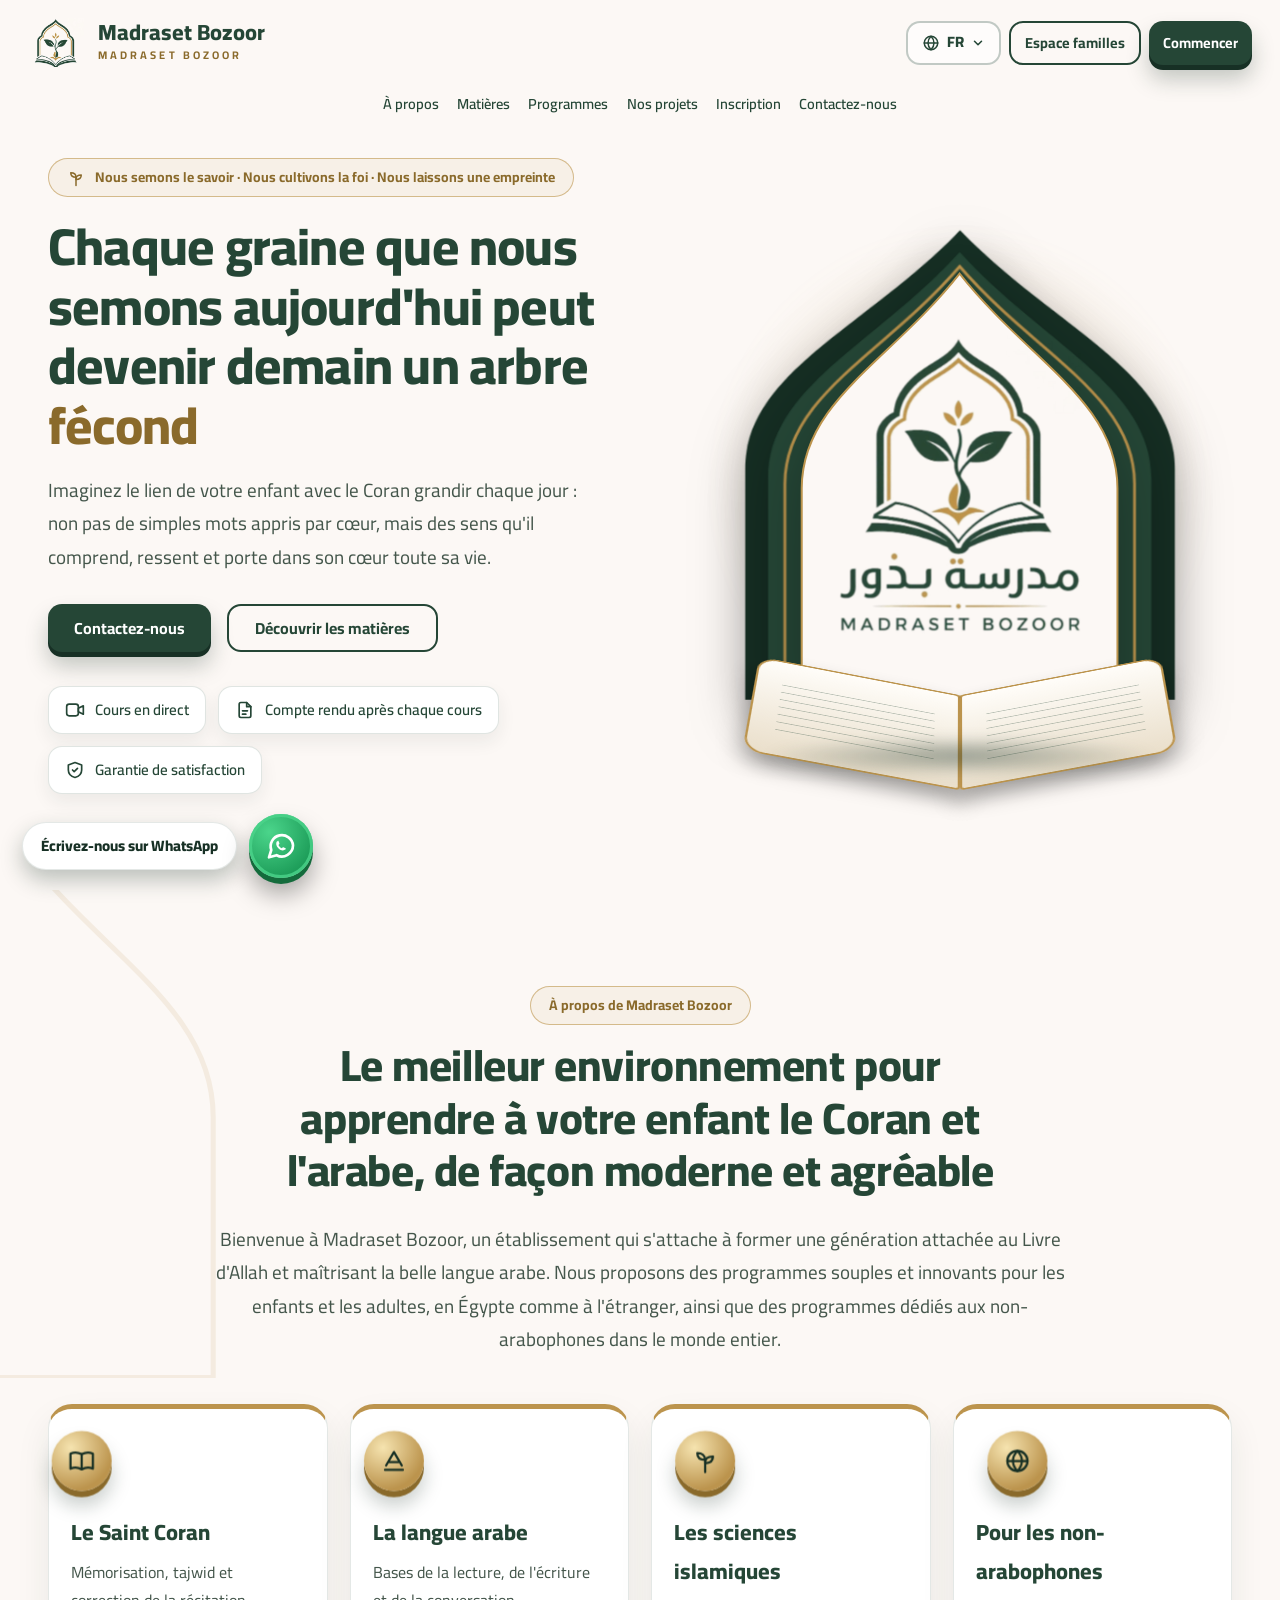
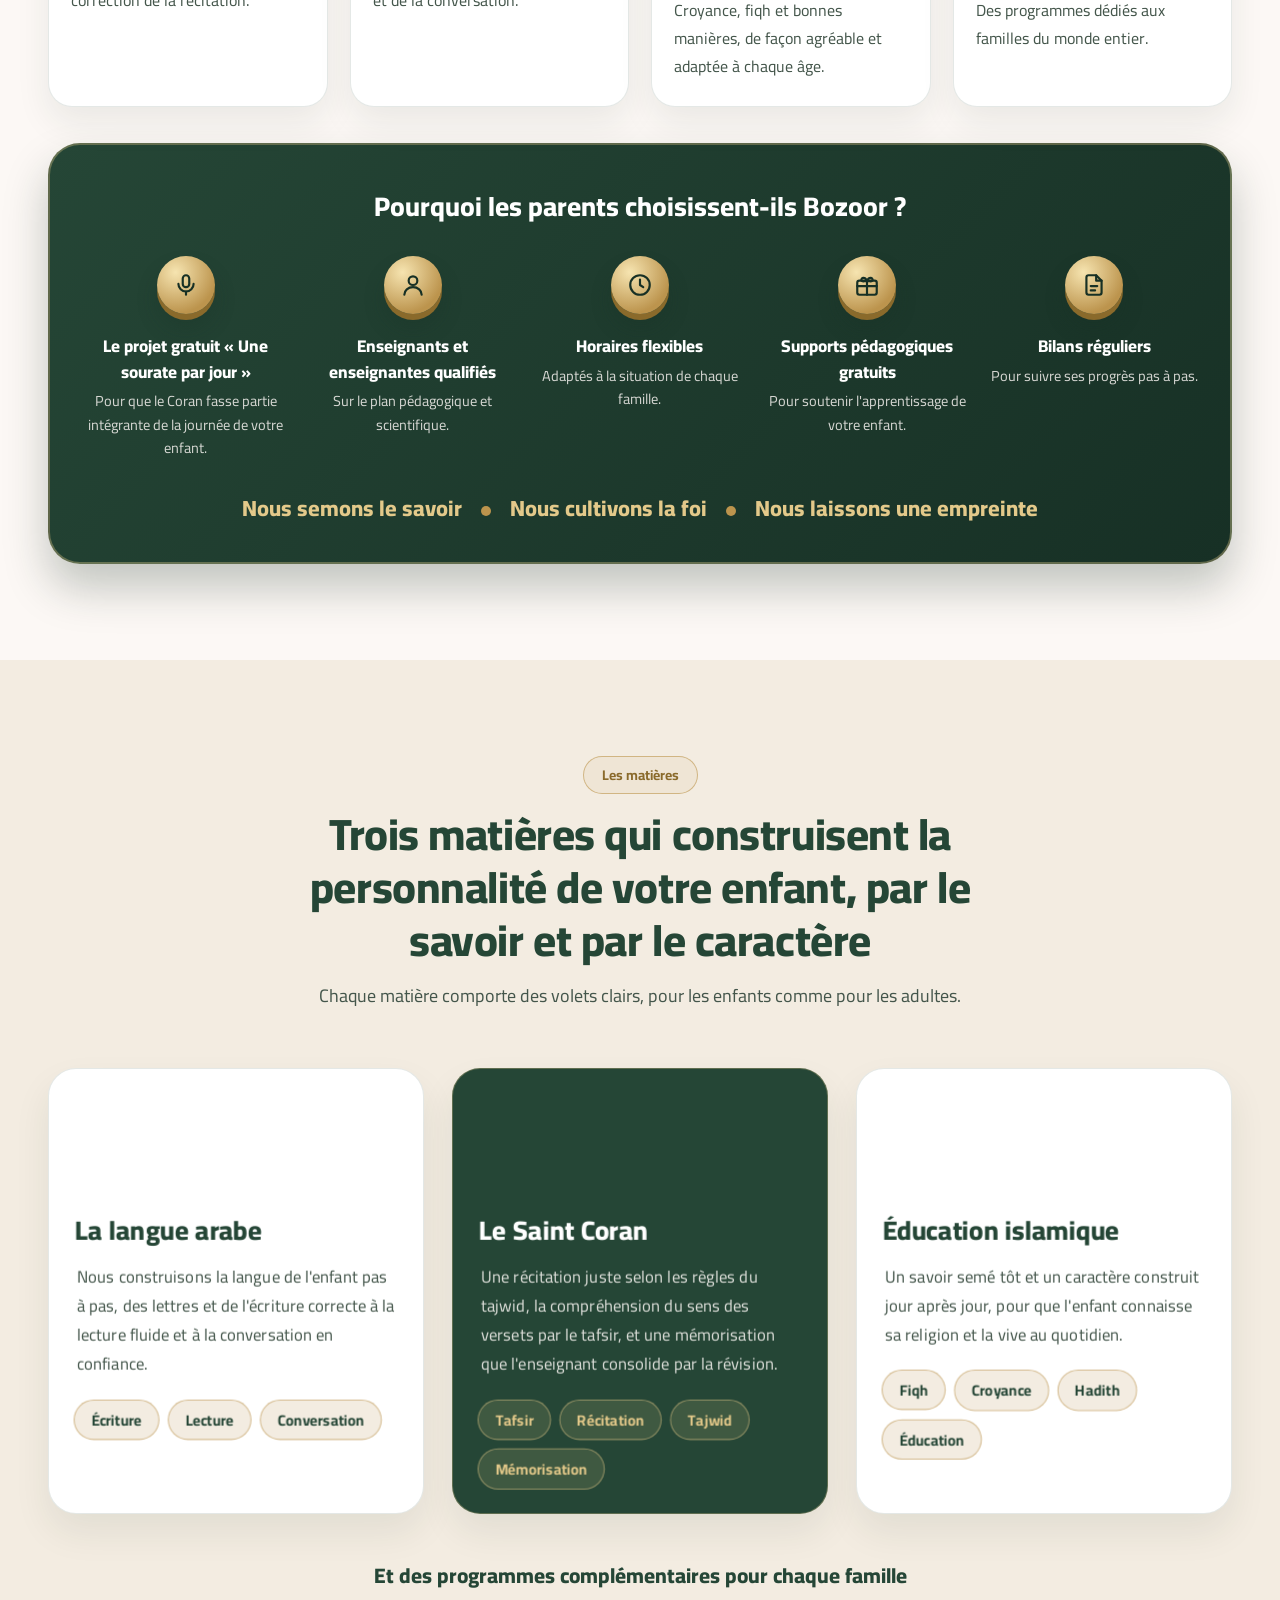
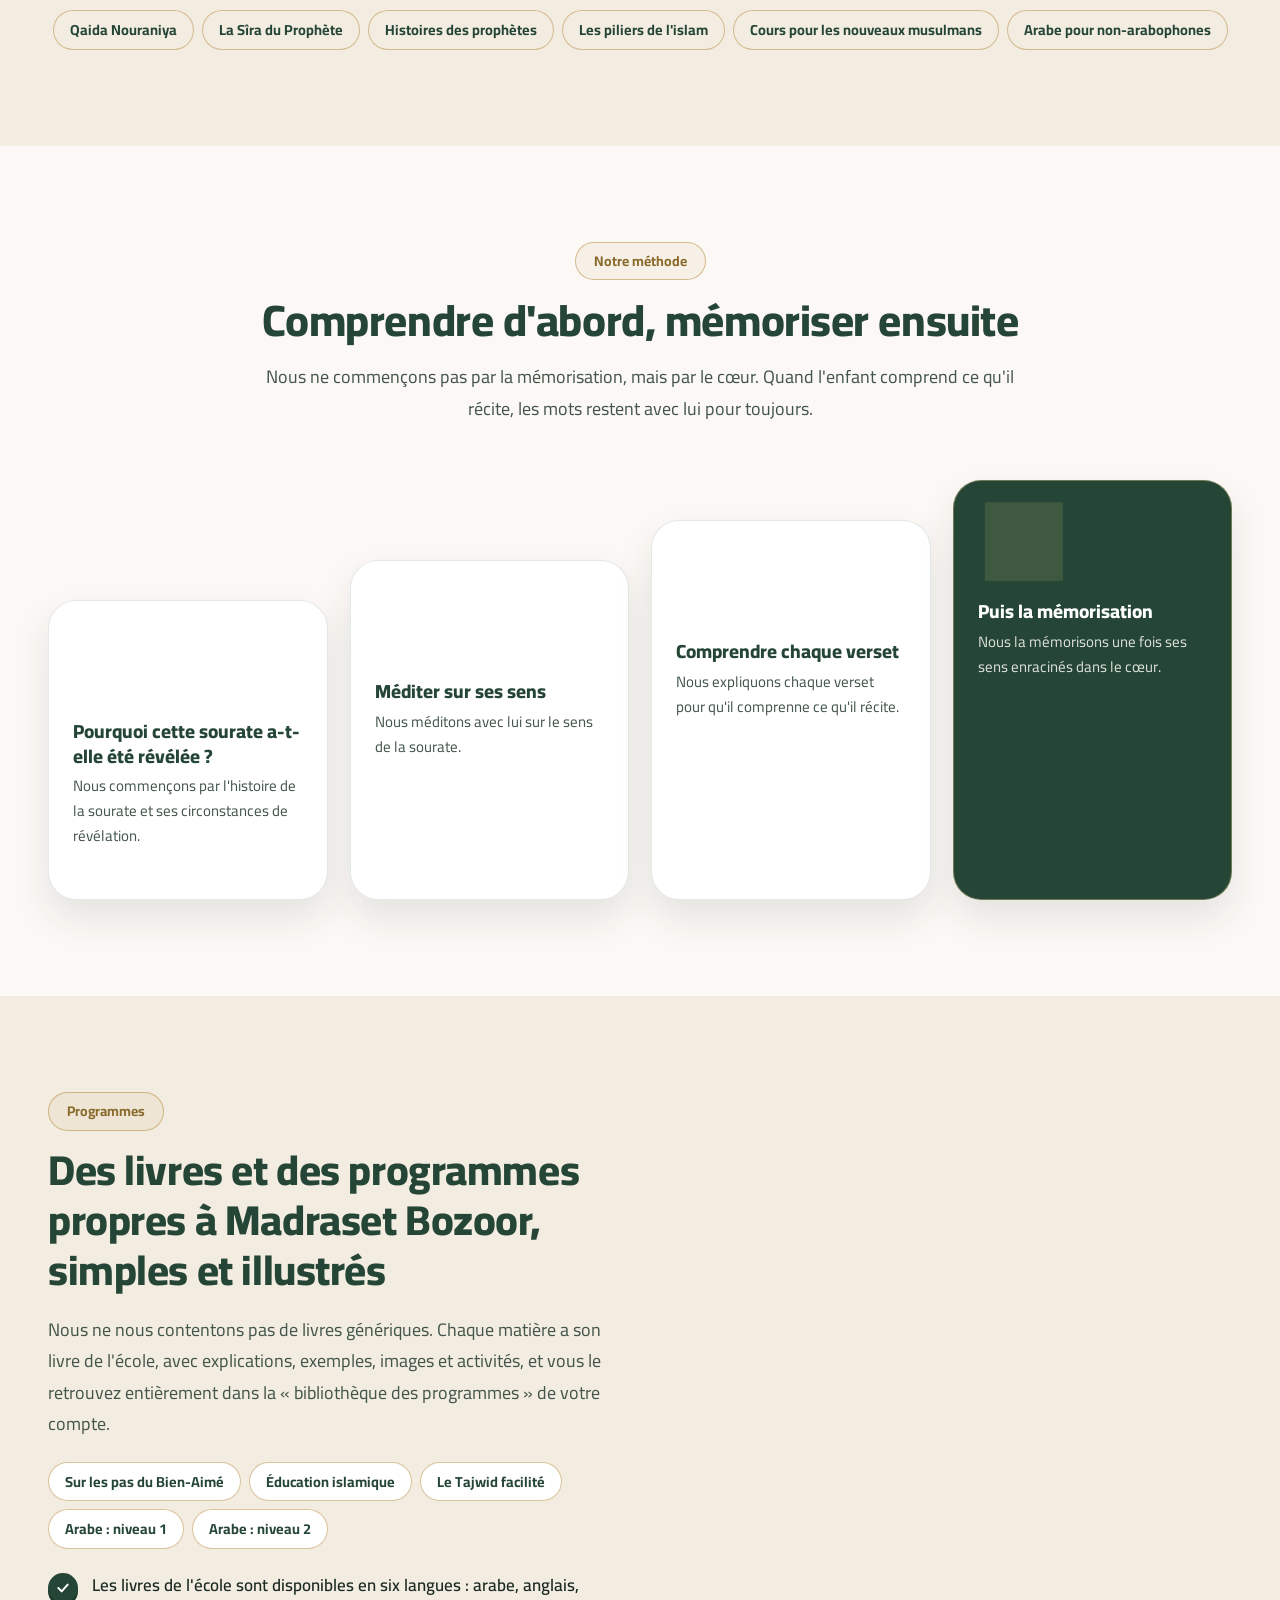
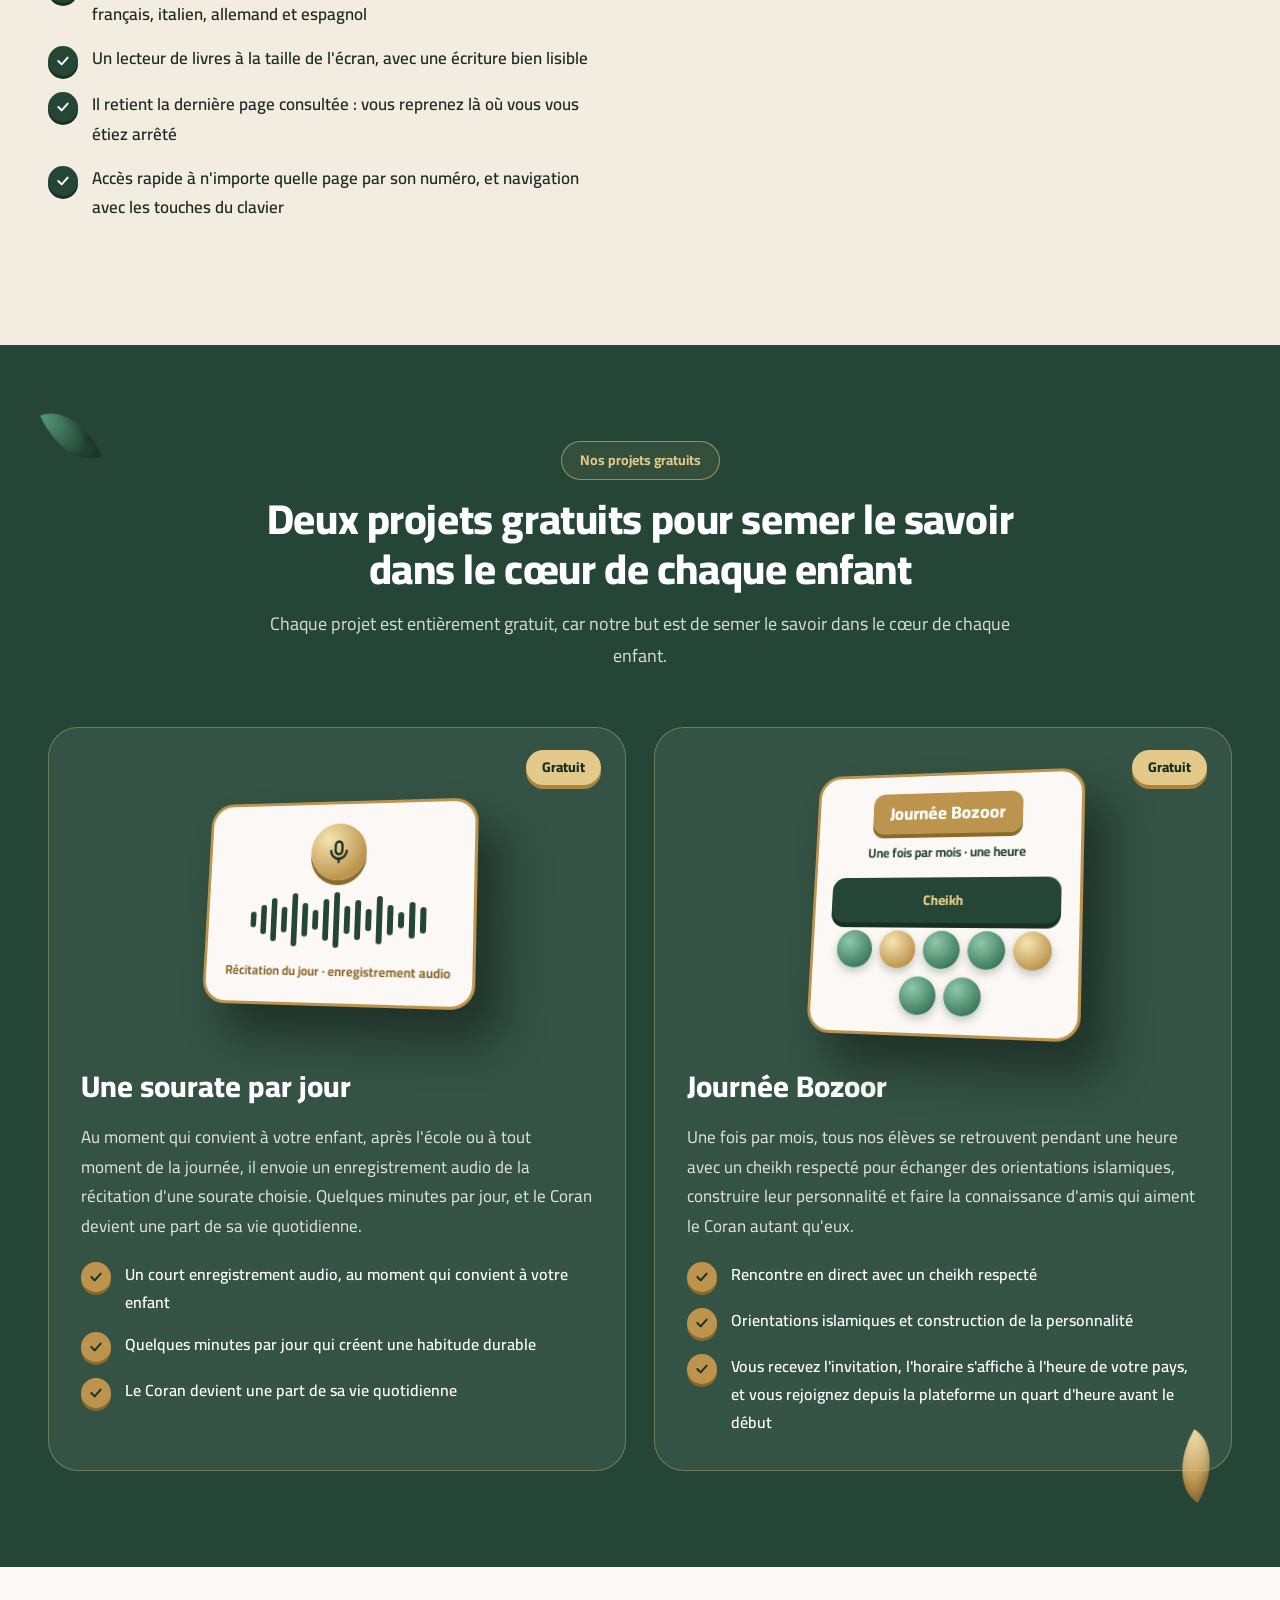
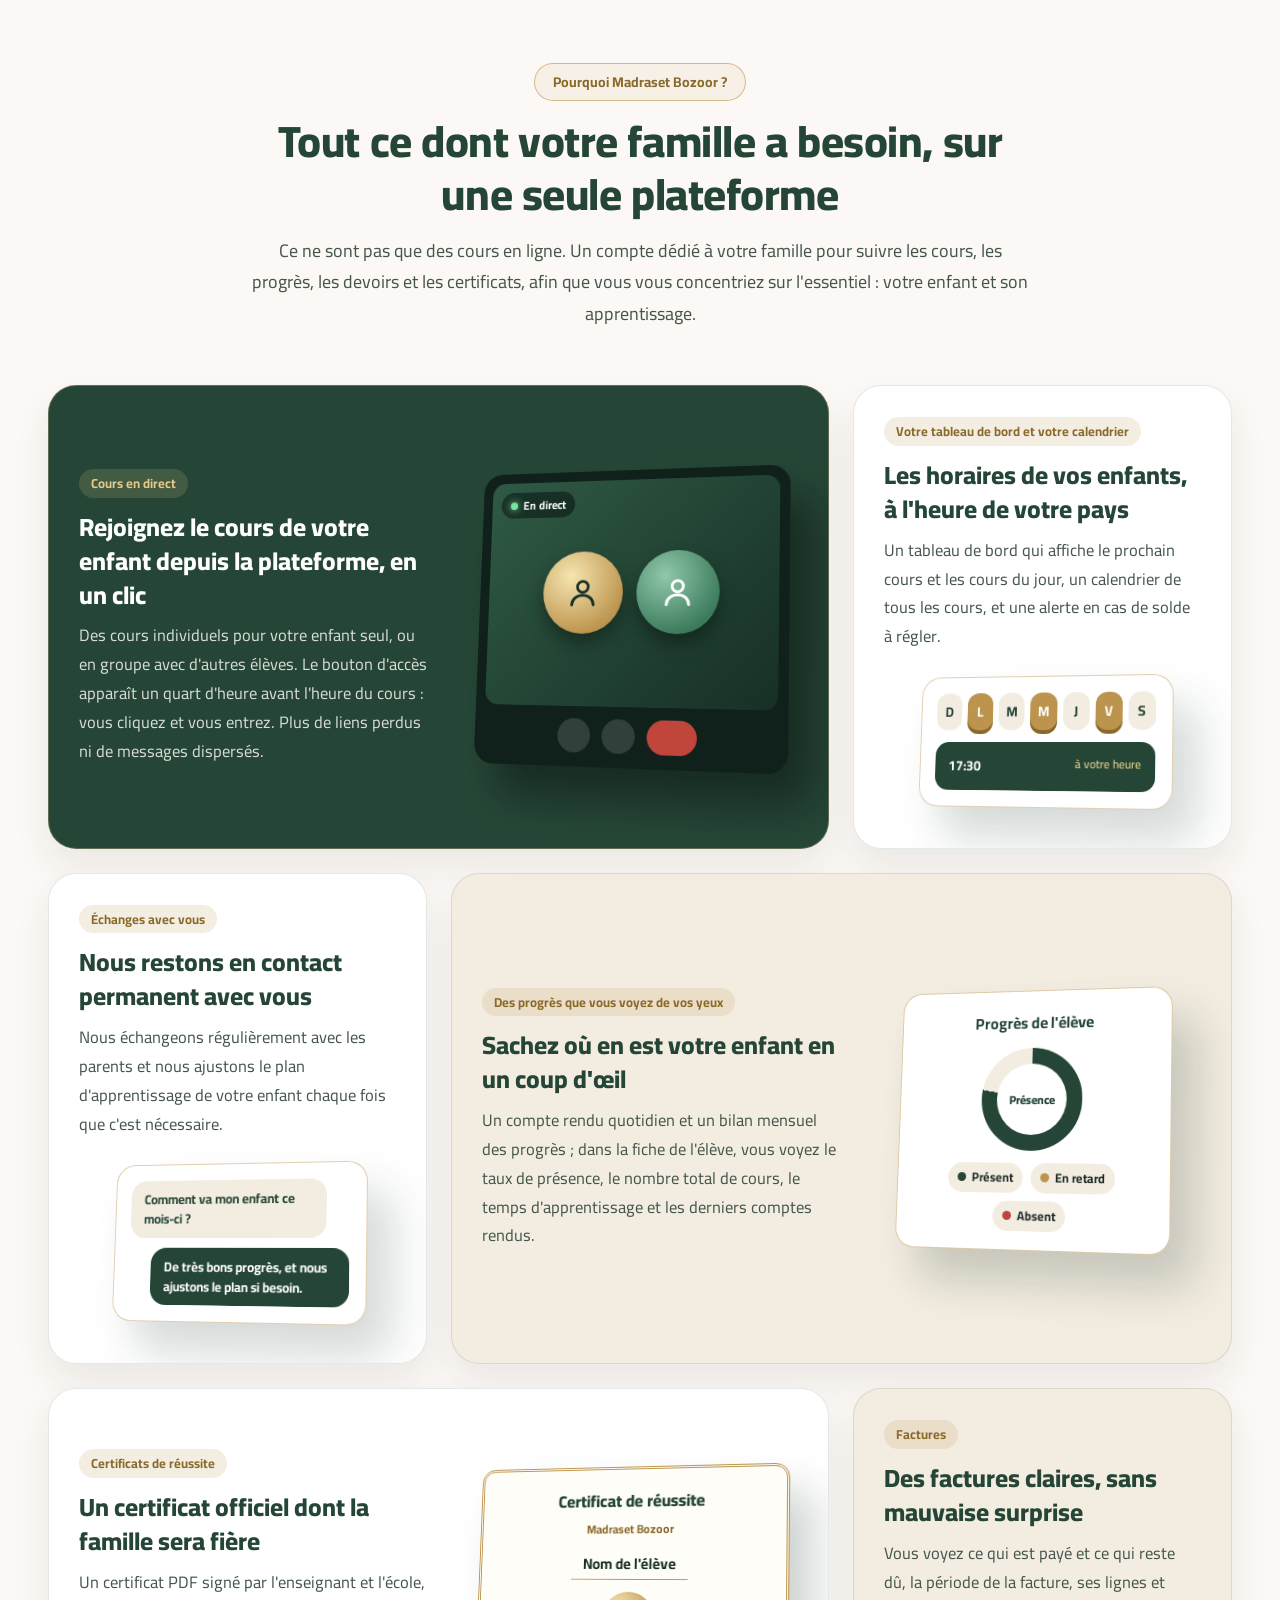
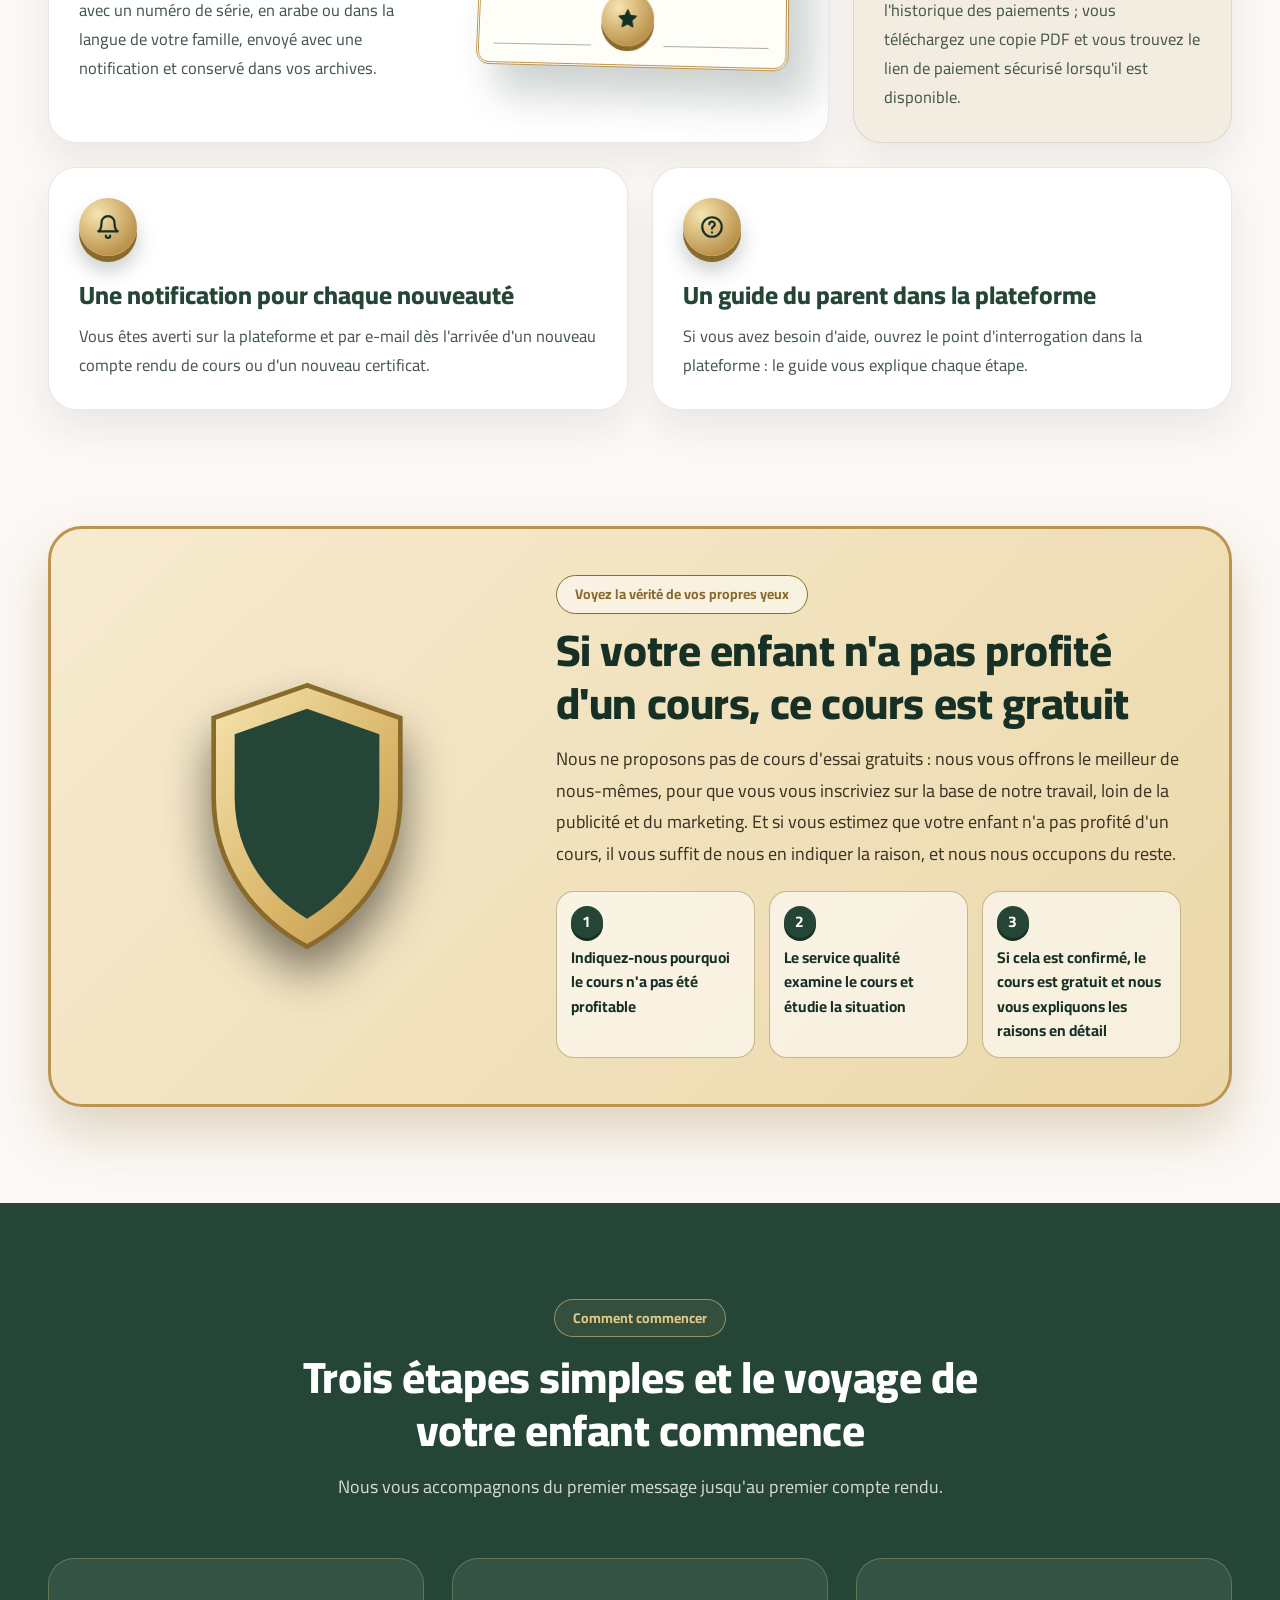
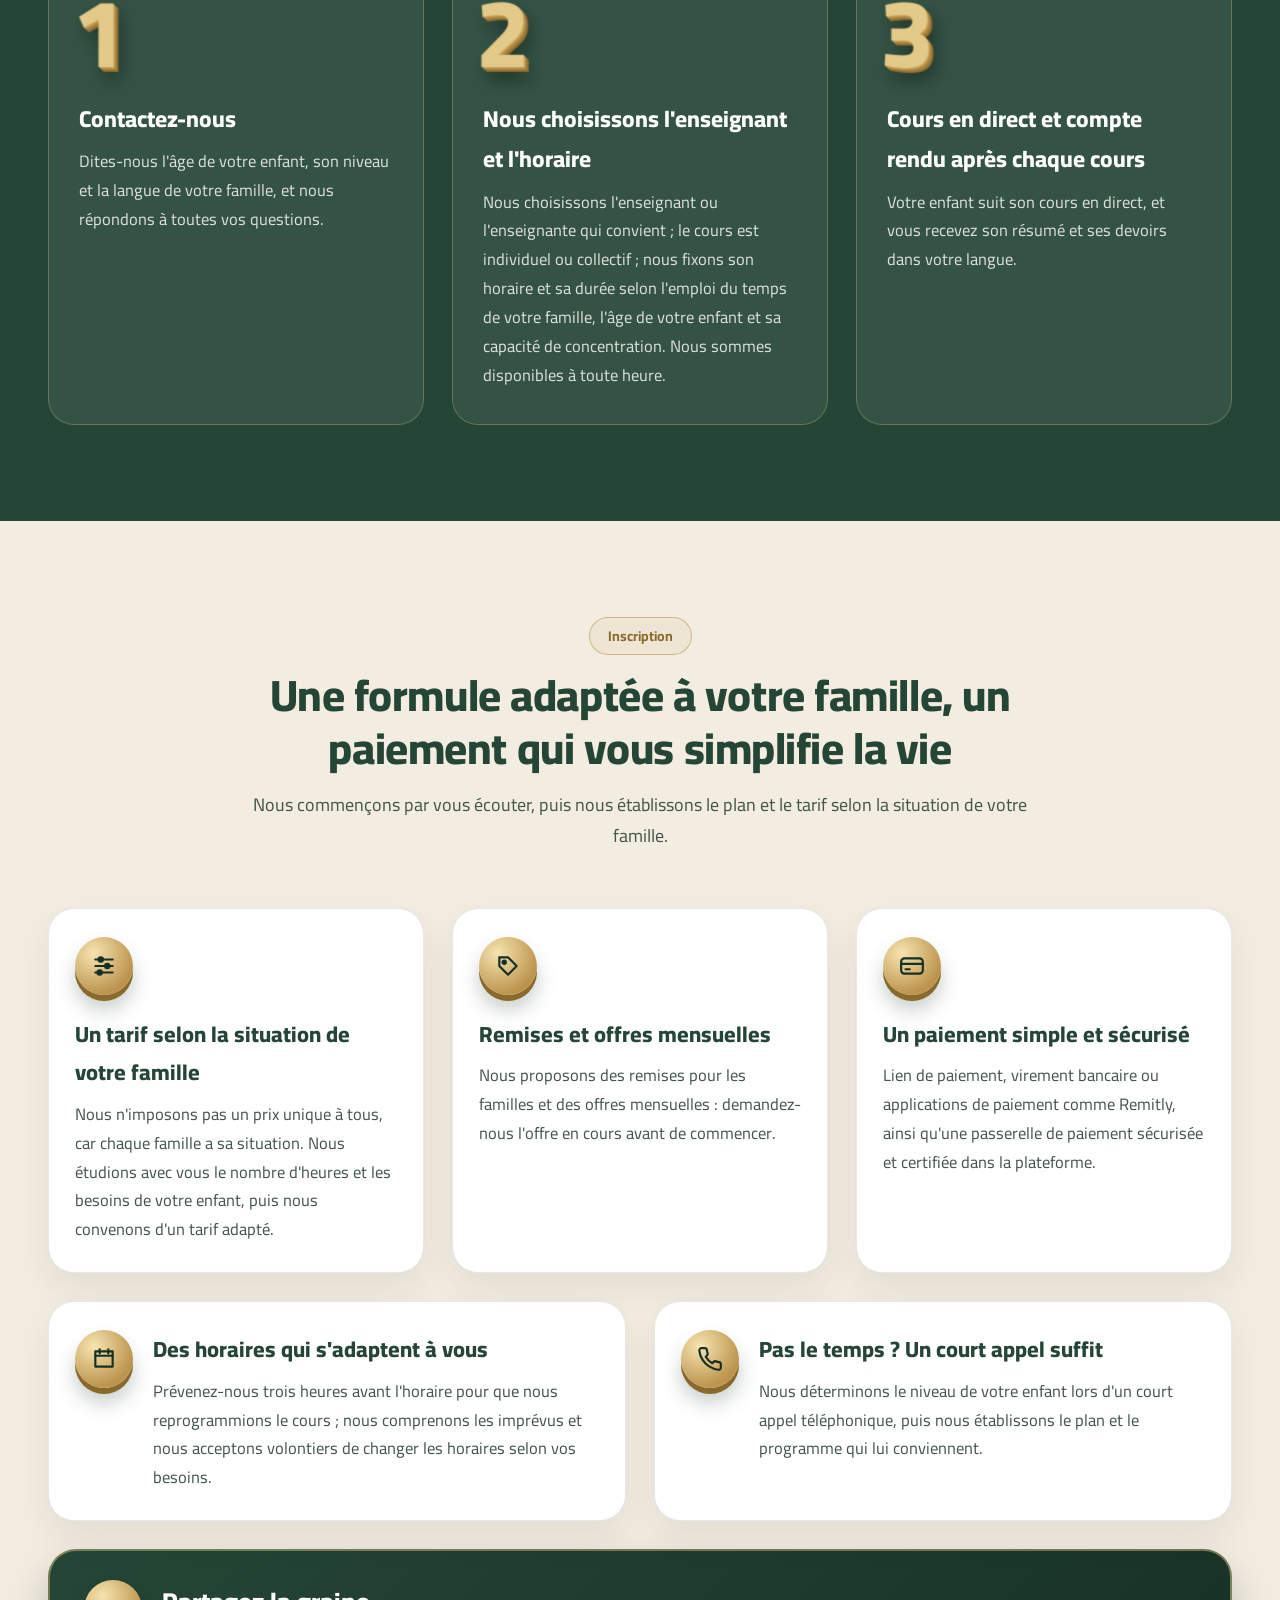
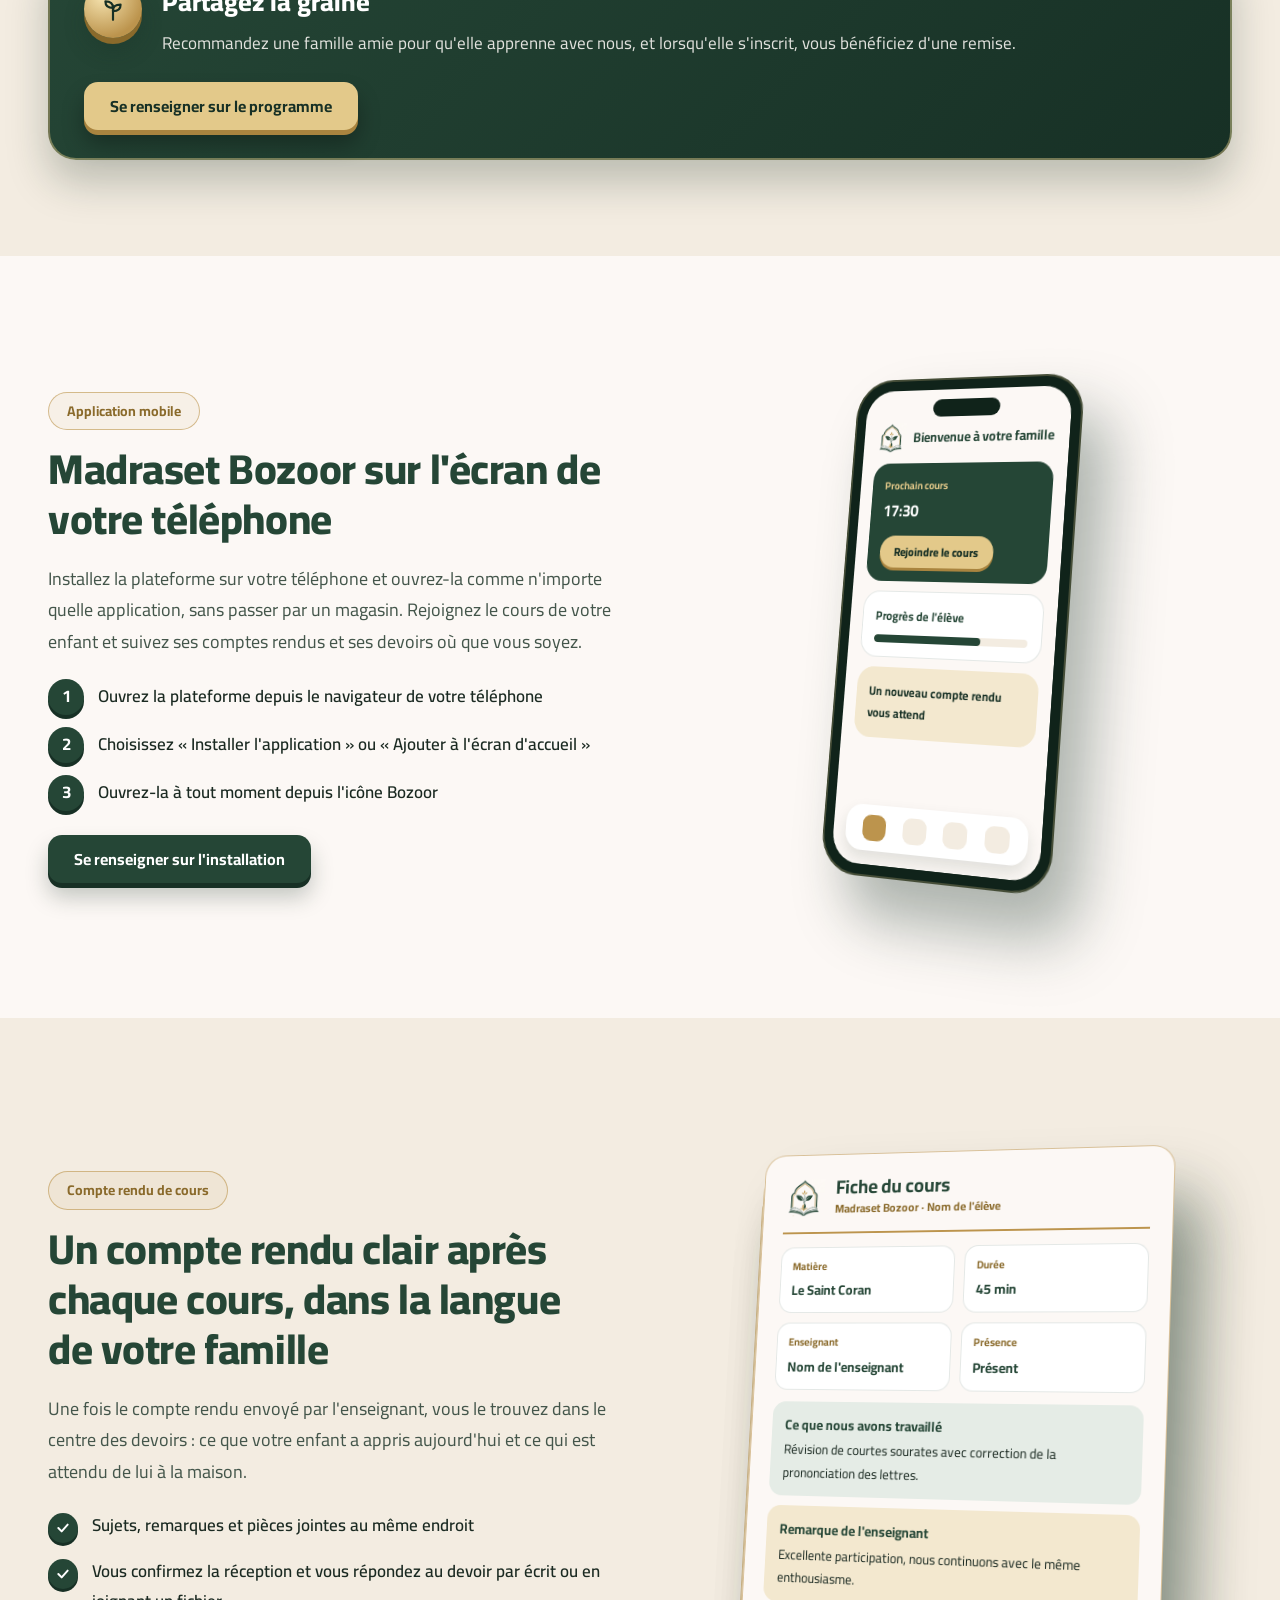
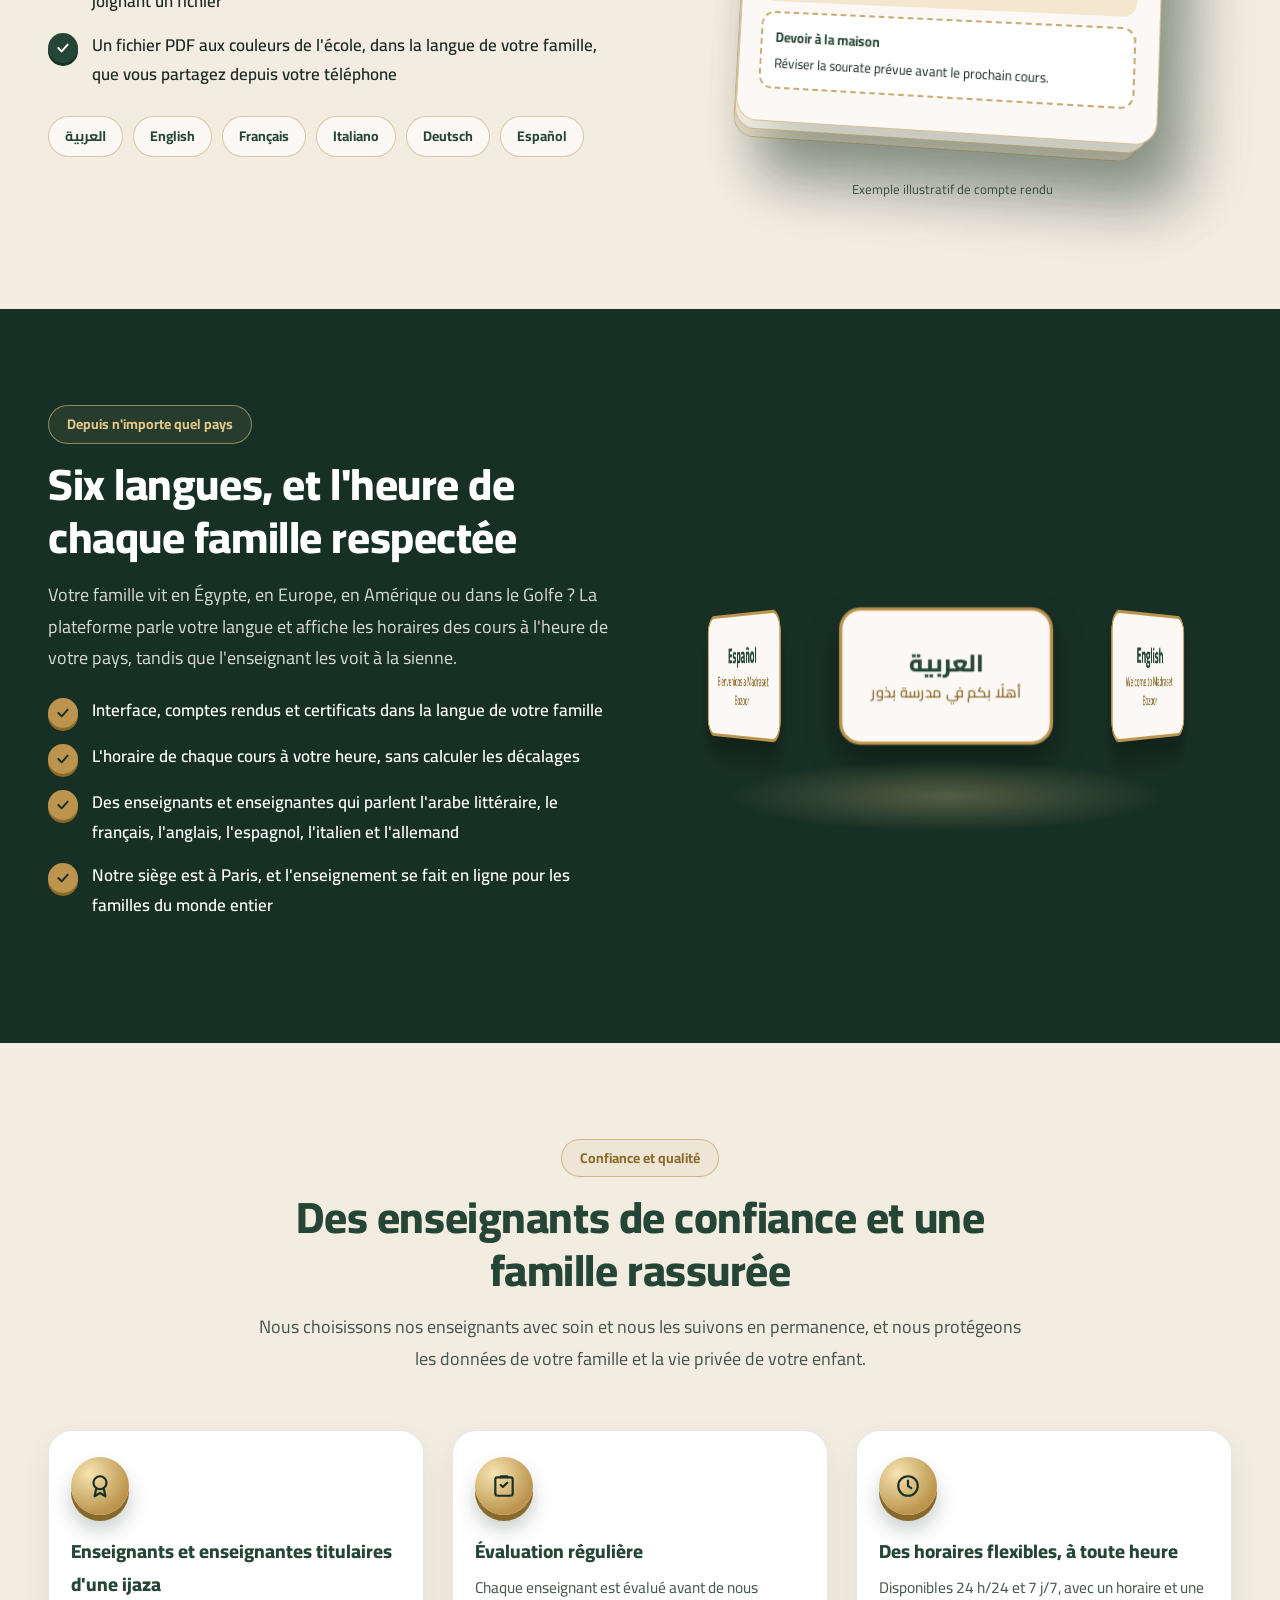
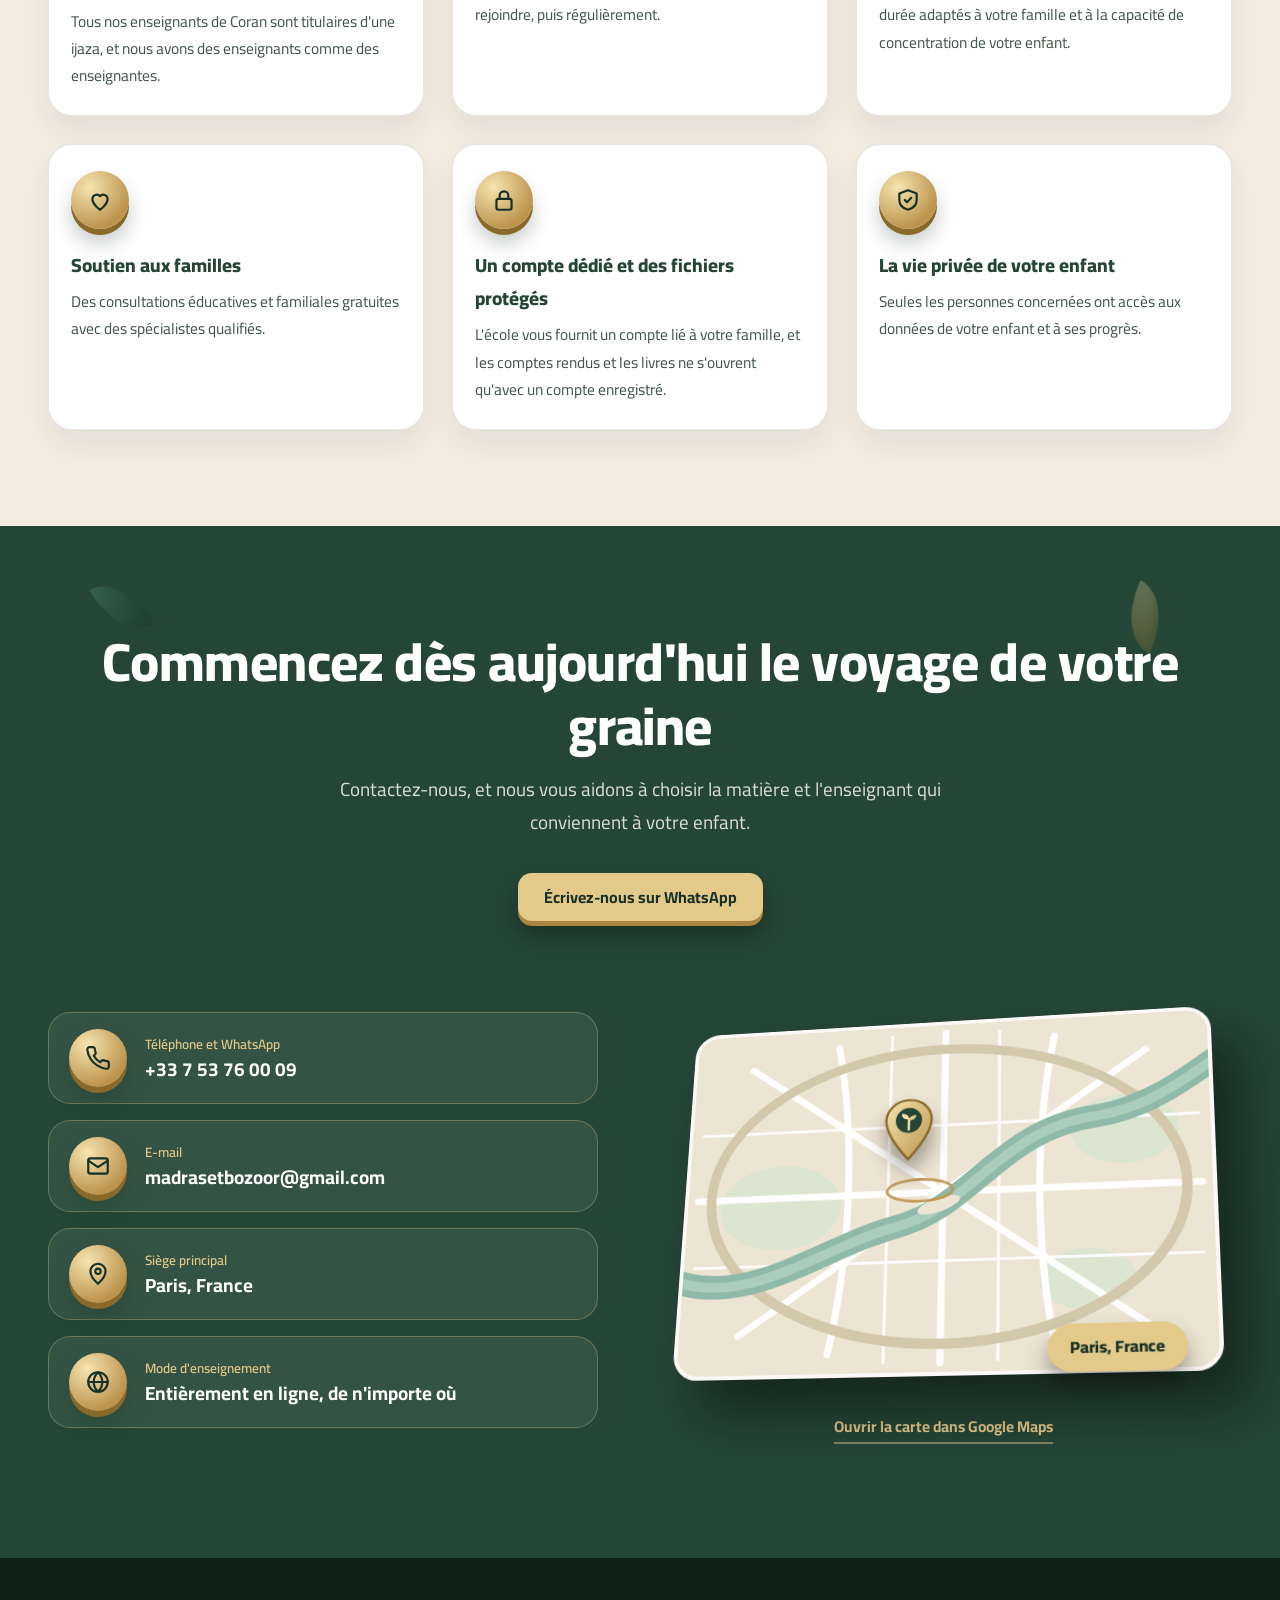
==== landing/index.fr.html @ 1705a1be "Landing: French version, language switcher, LTR layout support Co-Authored-By: Claude Sonnet 5.5 <no" ====
<!DOCTYPE html>

<html dir="ltr" lang="fr">
<head>
<meta charset="utf-8"/>
<meta content="width=device-width,initial-scale=1,viewport-fit=cover" name="viewport"/>
<title>Madraset Bozoor | Apprendre le Coran et l&#x27;arabe en ligne pour enfants</title>
<meta content="Cours en direct de Coran, tajwid, arabe et éducation islamique pour enfants et adultes. Enseignants avec ijaza, compte rendu après chaque cours, garantie de satisfaction." name="description"/>
<meta content="#254636" name="theme-color"/>
<link href="https://fonts.googleapis.com" rel="preconnect"/>
<link crossorigin="" href="https://fonts.gstatic.com" rel="preconnect"/>
<link href="https://fonts.googleapis.com/css2?family=Cairo:wght@400;600;700;800&amp;display=swap" rel="stylesheet"/>
<link href="/landing/landing.css" rel="stylesheet"/>
</head>
<body>
<script data-refresh-cookie="false">
(() => {
  const hasRefreshCookie = document.currentScript?.dataset.refreshCookie === "true";
  const isStandalone =
    window.matchMedia?.("(display-mode: standalone)").matches ||
    window.navigator.standalone === true;
  const appModeRequested = new URLSearchParams(window.location.search).has("app");
  if (!appModeRequested && (hasRefreshCookie || isStandalone)) {
    window.location.replace("/?app=1" + window.location.hash);
  }
})();
</script>

<div class="page" dir="ltr">
<header class="wrap">
<div class="nav">
<a aria-label="Madraset Bozoor — Accueil" class="brand" href="#top">
<span aria-label="Logo de Madraset Bozoor" class="emblem" role="img"></span>
<span><b>Madraset Bozoor</b><small>MADRASET BOZOOR</small></span>
</a>
<nav aria-label="Navigation principale" class="navlinks">
<a href="#about">À propos</a>
<a href="#subjects">Matières</a>
<a href="#curricula">Programmes</a>
<a href="#projects">Nos projets</a>
<a href="#plans">Inscription</a>
<a href="#contact">Contactez-nous</a>
</nav>
<div class="navbtns"><details class="langsw"><summary aria-label="Langue"><svg width="18" height="18" viewBox="0 0 24 24" fill="none" stroke="currentColor" stroke-width="2" stroke-linecap="round" stroke-linejoin="round" aria-hidden="true"><circle cx="12" cy="12" r="9"/><path d="M3 12h18"/><path d="M12 3c2.7 2.7 4 5.7 4 9s-1.3 6.3-4 9c-2.7-2.7-4-5.7-4-9s1.3-6.3 4-9z"/></svg><span class="code">FR</span><svg class="chev" width="14" height="14" viewBox="0 0 24 24" fill="none" stroke="currentColor" stroke-width="2.6" stroke-linecap="round" stroke-linejoin="round" aria-hidden="true"><path d="m6 9 6 6 6-6"/></svg></summary><ul><li><a href="/" hreflang="ar" lang="ar" data-lang="ar">العربية</a></li><li><a href="/?lang=en" hreflang="en" lang="en" data-lang="en">English</a></li><li><a href="/?lang=fr" hreflang="fr" lang="fr" data-lang="fr" aria-current="true">Français</a></li><li><a href="/?lang=it" hreflang="it" lang="it" data-lang="it">Italiano</a></li><li><a href="/?lang=de" hreflang="de" lang="de" data-lang="de">Deutsch</a></li><li><a href="/?lang=es" hreflang="es" lang="es" data-lang="es">Español</a></li></ul></details>
<a class="btn btn-ghost" href="/login">Espace familles</a>
<a class="btn btn-primary" href="#contact">Commencer</a>
</div>
</div>
</header>
<main id="top">
<section class="hero">
<div class="wrap hero-grid">
<div>
<span class="eyebrow">
<svg aria-hidden="true" fill="none" height="18" stroke="#8A6A2B" stroke-linecap="round" stroke-linejoin="round" stroke-width="2" viewbox="0 0 24 24" width="18"><path d="M12 22V11"></path><path d="M12 11C12 7 9 5 5 5c0 4 2 6 7 6z"></path><path d="M12 13c0-3 2.5-5 7-5 0 4-2.5 6-7 6z"></path></svg>
Nous semons le savoir · Nous cultivons la foi · Nous laissons une empreinte
</span>
<h1>Chaque graine que nous semons aujourd&#x27;hui peut devenir demain un arbre <em>fécond</em></h1>
<p class="lead">Imaginez le lien de votre enfant avec le Coran grandir chaque jour : non pas de simples mots appris par cœur, mais des sens qu&#x27;il comprend, ressent et porte dans son cœur toute sa vie.</p>
<div class="cta-row">
<a class="btn btn-primary" href="#contact">Contactez-nous</a>
<a class="btn btn-ghost" href="#subjects">Découvrir les matières</a>
</div>
<div class="chips">
<span class="chip">
<svg aria-hidden="true" fill="none" height="20" stroke="#254636" stroke-linecap="round" stroke-linejoin="round" stroke-width="2" viewbox="0 0 24 24" width="20"><rect height="14" rx="3" width="14" x="2" y="5"></rect><path d="m16 10 6-3v10l-6-3z"></path></svg>
Cours en direct
</span>
<span class="chip">
<svg aria-hidden="true" fill="none" height="20" stroke="#254636" stroke-linecap="round" stroke-linejoin="round" stroke-width="2" viewbox="0 0 24 24" width="20"><path d="M14 3H7a2 2 0 0 0-2 2v14a2 2 0 0 0 2 2h10a2 2 0 0 0 2-2V8z"></path><path d="M14 3v5h5"></path><path d="M9 13h6M9 17h4"></path></svg>
Compte rendu après chaque cours
</span>
<span class="chip">
<svg aria-hidden="true" fill="none" height="20" stroke="#254636" stroke-linecap="round" stroke-linejoin="round" stroke-width="2" viewbox="0 0 24 24" width="20"><path d="M12 3 4 6v6c0 4.5 3.4 7.700 8 9 4.600-1.300 8-4.500 8-9V6z"></path><path d="m9 12 2 2 4-4"></path></svg>
Garantie de satisfaction
</span>
</div>
</div>
<div aria-label="Logo de Madraset Bozoor au centre d&#x27;arches en 3D et d&#x27;un livre ouvert" class="scene" dir="ltr" role="img">
<div class="glow"></div>
<div class="stage">
<svg aria-hidden="true" class="layer l0" preserveaspectratio="none" viewbox="0 0 100 128"><path d="M4 128V66C4 40 30 28 50 2c20 26 46 38 46 64v62z" fill="#173025"></path></svg>
<svg aria-hidden="true" class="layer l1" preserveaspectratio="none" viewbox="0 0 100 128"><path d="M4 128V66C4 40 30 28 50 2c20 26 46 38 46 64v62z" fill="#254636"></path></svg>
<svg aria-hidden="true" class="layer l2" preserveaspectratio="none" viewbox="0 0 100 128"><path d="M4 128V66C4 40 30 28 50 2c20 26 46 38 46 64v62z" fill="none" stroke="#BC944D" stroke-width="3" vector-effect="non-scaling-stroke"></path></svg>
<svg aria-hidden="true" class="layer l3" preserveaspectratio="none" viewbox="0 0 100 128"><path d="M4 128V66C4 40 30 28 50 2c20 26 46 38 46 64v62z" fill="#FCF8F5" stroke="#BC944D" stroke-width="2" vector-effect="non-scaling-stroke"></path></svg>
<img alt="Logo de Madraset Bozoor" class="logo3d" src="/landing/img/logo-alpha.webp"/>
<span class="leaf" style="--z:150px;--r:-28deg;left:6%;top:8%"></span>
<span class="leaf gold" style="--z:130px;--r:34deg;right:8%;top:14%;width:32px;height:50px;animation-delay:-2s"></span>
<span class="leaf" style="--z:170px;--r:18deg;left:2%;top:58%;width:34px;height:54px;animation-delay:-4s"></span>
<span class="leaf" style="--z:140px;--r:-40deg;right:3%;top:62%;animation-delay:-1s"></span>
<span class="seed" style="--z:160px;--r:-18deg;left:20%;bottom:20%;animation-delay:-3s"></span>
<span class="seed" style="--z:150px;--r:24deg;right:16%;bottom:24%;animation-delay:-1.5s"></span>
<div aria-hidden="true" class="book"><div class="pg a"></div><div class="pg b"></div></div>
</div>
<div class="floor"></div>
</div>
</div>
</section>
<section class="sec about" id="about">
<svg aria-hidden="true" class="about-arch" viewbox="0 0 100 128"><path d="M4 128V66C4 40 30 28 50 2c20 26 46 38 46 64v62z" fill="none" stroke="#BC944D" stroke-width="1.200"></path></svg>
<div class="wrap">
<div class="sec-head">
<span class="eyebrow">À propos de Madraset Bozoor</span>
<h2>Le meilleur environnement pour apprendre à votre enfant le Coran et l&#x27;arabe, de façon moderne et agréable</h2>
</div>
<p class="about-lead">Bienvenue à Madraset Bozoor, un établissement qui s&#x27;attache à former une génération attachée au Livre d&#x27;Allah et maîtrisant la belle langue arabe. Nous proposons des programmes souples et innovants pour les enfants et les adultes, en Égypte comme à l&#x27;étranger, ainsi que des programmes dédiés aux non-arabophones dans le monde entier.</p>
<div class="paths">
<article class="pth"><div aria-hidden="true" class="coin sm"><svg fill="none" height="26" stroke="#173025" stroke-linecap="round" stroke-linejoin="round" stroke-width="2" viewbox="0 0 24 24" width="26"><path d="M2 5.500C5 4 8.500 4 12 6c3.500-2 7-2 10-.5V19c-3-1.500-6.500-1.500-10 .5-3.500-2-7-2-10-.5z"></path><path d="M12 6v13.500"></path></svg></div><h3>Le Saint Coran</h3><p>Mémorisation, tajwid et correction de la récitation.</p></article>
<article class="pth"><div aria-hidden="true" class="coin sm"><svg fill="none" height="26" stroke="#173025" stroke-linecap="round" stroke-linejoin="round" stroke-width="2" viewbox="0 0 24 24" width="26"><path d="M4 20h16"></path><path d="m5 16 7-12 7 12"></path><path d="M8 13h8"></path></svg></div><h3>La langue arabe</h3><p>Bases de la lecture, de l&#x27;écriture et de la conversation.</p></article>
<article class="pth"><div aria-hidden="true" class="coin sm"><svg fill="none" height="26" stroke="#173025" stroke-linecap="round" stroke-linejoin="round" stroke-width="2" viewbox="0 0 24 24" width="26"><path d="M12 22V11"></path><path d="M12 11C12 7 9 5 5 5c0 4 2 6 7 6z"></path><path d="M12 13c0-3 2.500-5 7-5 0 4-2.500 6-7 6z"></path></svg></div><h3>Les sciences islamiques</h3><p>Croyance, fiqh et bonnes manières, de façon agréable et adaptée à chaque âge.</p></article>
<article class="pth"><div aria-hidden="true" class="coin sm"><svg fill="none" height="26" stroke="#173025" stroke-linecap="round" stroke-linejoin="round" stroke-width="2" viewbox="0 0 24 24" width="26"><circle cx="12" cy="12" r="9"></circle><path d="M3 12h18"></path><path d="M12 3c2.700 2.700 4 5.700 4 9s-1.300 6.300-4 9c-2.700-2.700-4-5.700-4-9s1.300-6.300 4-9z"></path></svg></div><h3>Pour les non-arabophones</h3><p>Des programmes dédiés aux familles du monde entier.</p></article>
</div>
<div class="whyband">
<h3>Pourquoi les parents choisissent-ils Bozoor ?</h3>
<div class="why5">
<div class="wy"><div aria-hidden="true" class="coin sm"><svg fill="none" height="26" stroke="#173025" stroke-linecap="round" stroke-linejoin="round" stroke-width="2" viewbox="0 0 24 24" width="26"><rect height="11" rx="3" width="6" x="9" y="3"></rect><path d="M5 11a7 7 0 0 0 14 0"></path><path d="M12 18v3"></path></svg></div><b>Le projet gratuit « Une sourate par jour »</b><span>Pour que le Coran fasse partie intégrante de la journée de votre enfant.</span></div>
<div class="wy"><div aria-hidden="true" class="coin sm"><svg fill="none" height="26" stroke="#173025" stroke-linecap="round" stroke-linejoin="round" stroke-width="2" viewbox="0 0 24 24" width="26"><circle cx="12" cy="8" r="4"></circle><path d="M4 21c0-4 3.500-7 8-7s8 3 8 7"></path></svg></div><b>Enseignants et enseignantes qualifiés</b><span>Sur le plan pédagogique et scientifique.</span></div>
<div class="wy"><div aria-hidden="true" class="coin sm"><svg fill="none" height="26" stroke="#173025" stroke-linecap="round" stroke-linejoin="round" stroke-width="2" viewbox="0 0 24 24" width="26"><circle cx="12" cy="12" r="9"></circle><path d="M12 7v5l3 2"></path></svg></div><b>Horaires flexibles</b><span>Adaptés à la situation de chaque famille.</span></div>
<div class="wy"><div aria-hidden="true" class="coin sm"><svg fill="none" height="26" stroke="#173025" stroke-linecap="round" stroke-linejoin="round" stroke-width="2" viewbox="0 0 24 24" width="26"><rect height="13" rx="2" width="18" x="3" y="8"></rect><path d="M12 8v13"></path><path d="M3 13h18"></path><path d="M12 8c-2-4-6-3-5 0 .5 1.500 5 0 5 0zM12 8c2-4 6-3 5 0-.5 1.500-5 0-5 0z"></path></svg></div><b>Supports pédagogiques gratuits</b><span>Pour soutenir l&#x27;apprentissage de votre enfant.</span></div>
<div class="wy"><div aria-hidden="true" class="coin sm"><svg fill="none" height="26" stroke="#173025" stroke-linecap="round" stroke-linejoin="round" stroke-width="2" viewbox="0 0 24 24" width="26"> <path d="M14 3H7a2 2 0 0 0-2 2v14a2 2 0 0 0 2 2h10a2 2 0 0 0 2-2V8z"></path><path d="M14 3v5h5"></path><path d="M9 13h6M9 17h4"></path></svg></div><b>Bilans réguliers</b><span>Pour suivre ses progrès pas à pas.</span></div>
</div>
<p class="motto">Nous semons le savoir <i></i> Nous cultivons la foi <i></i> Nous laissons une empreinte</p>
</div>
</div>
</section>
<section class="sec" id="subjects" style="background:var(--cream-2)">
<div class="wrap">
<div class="sec-head">
<span class="eyebrow">Les matières</span>
<h2>Trois matières qui construisent la personnalité de votre enfant, par le savoir et par le caractère</h2>
<p>Chaque matière comporte des volets clairs, pour les enfants comme pour les adultes.</p>
</div>
<div class="grid3">
<article class="subj">
<span aria-hidden="true" class="no">01</span>
<div aria-hidden="true" class="coin"><svg fill="none" height="34" stroke="#173025" stroke-linecap="round" stroke-linejoin="round" stroke-width="2" viewbox="0 0 24 24" width="34"><path d="M4 20h16"></path><path d="m5 16 7-12 7 12"></path><path d="M8 13h8"></path></svg></div>
<h3>La langue arabe</h3>
<p>Nous construisons la langue de l&#x27;enfant pas à pas, des lettres et de l&#x27;écriture correcte à la lecture fluide et à la conversation en confiance.</p>
<div class="pills"><span class="pill">Écriture</span><span class="pill">Lecture</span><span class="pill">Conversation</span></div>
</article>
<article class="subj dark">
<span aria-hidden="true" class="no">02</span>
<div aria-hidden="true" class="coin"><svg fill="none" height="34" stroke="#173025" stroke-linecap="round" stroke-linejoin="round" stroke-width="2" viewbox="0 0 24 24" width="34"><path d="M2 5.500C5 4 8.500 4 12 6c3.500-2 7-2 10-.5V19c-3-1.500-6.500-1.500-10 .5-3.500-2-7-2-10-.5z"></path><path d="M12 6v13.500"></path></svg></div>
<h3>Le Saint Coran</h3>
<p>Une récitation juste selon les règles du tajwid, la compréhension du sens des versets par le tafsir, et une mémorisation que l&#x27;enseignant consolide par la révision.</p>
<div class="pills"><span class="pill">Tafsir</span><span class="pill">Récitation</span><span class="pill">Tajwid</span><span class="pill">Mémorisation</span></div>
</article>
<article class="subj">
<span aria-hidden="true" class="no">03</span>
<div aria-hidden="true" class="coin"><svg fill="none" height="34" stroke="#173025" stroke-linecap="round" stroke-linejoin="round" stroke-width="2" viewbox="0 0 24 24" width="34"><path d="M12 22V11"></path><path d="M12 11C12 7 9 5 5 5c0 4 2 6 7 6z"></path><path d="M12 13c0-3 2.500-5 7-5 0 4-2.500 6-7 6z"></path></svg></div>
<h3>Éducation islamique</h3>
<p>Un savoir semé tôt et un caractère construit jour après jour, pour que l&#x27;enfant connaisse sa religion et la vive au quotidien.</p>
<div class="pills"><span class="pill">Fiqh</span><span class="pill">Croyance</span><span class="pill">Hadith</span><span class="pill">Éducation</span></div>
</article>
</div>
<div class="extras">
<b>Et des programmes complémentaires pour chaque famille</b>
<div class="pills c"><span class="pill">Qaida Nouraniya</span><span class="pill">La Sîra du Prophète</span><span class="pill">Histoires des prophètes</span><span class="pill">Les piliers de l&#x27;islam</span><span class="pill">Cours pour les nouveaux musulmans</span><span class="pill">Arabe pour non-arabophones</span></div>
</div>
</div>
</section>
<section class="sec grow" id="method">
<div class="wrap">
<div class="sec-head">
<span class="eyebrow">Notre méthode</span>
<h2>Comprendre d&#x27;abord, mémoriser ensuite</h2>
<p>Nous ne commençons pas par la mémorisation, mais par le cœur. Quand l&#x27;enfant comprend ce qu&#x27;il récite, les mots restent avec lui pour toujours.</p>
</div>
<div class="stairs">
<article class="st s1"><span class="sti"><svg aria-hidden="true" height="38" viewbox="0 0 40 40" width="38"><ellipse cx="20" cy="24" fill="#BC944D" rx="7" ry="10"></ellipse><ellipse cx="17.500" cy="20" fill="#F6E4B0" opacity=".8" rx="2.200" ry="3.500"></ellipse></svg></span><h3>Pourquoi cette sourate a-t-elle été révélée ?</h3><p>Nous commençons par l&#x27;histoire de la sourate et ses circonstances de révélation.</p></article>
<article class="st s2"><span class="sti"><svg aria-hidden="true" height="42" viewbox="0 0 40 40" width="42"><path d="M20 37V18" stroke="#254636" stroke-linecap="round" stroke-width="3"></path><path d="M20 18C20 11 15 8 8 8c0 7 4 10 12 10z" fill="#4C9A74"></path><path d="M20 22c0-6 4-9 11-9 0 7-4 9-11 9z" fill="#254636"></path></svg></span><h3>Méditer sur ses sens</h3><p>Nous méditons avec lui sur le sens de la sourate.</p></article>
<article class="st s3"><span class="sti"><svg aria-hidden="true" height="46" viewbox="0 0 40 40" width="46"><path d="M20 38V12" stroke="#254636" stroke-linecap="round" stroke-width="3"></path><path d="M20 22C20 15 14 12 6 12c0 8 5 10 14 10z" fill="#4C9A74"></path><path d="M20 26c0-7 5-10 13-10 0 8-5 10-13 10z" fill="#254636"></path><path d="M20 12C20 7 17 4 12 3c0 5 2 8 8 9z" fill="#BC944D"></path><path d="M20 12c0-4 3-7 8-8 0 5-2 8-8 8z" fill="#E3C98A"></path></svg></span><h3>Comprendre chaque verset</h3><p>Nous expliquons chaque verset pour qu&#x27;il comprenne ce qu&#x27;il récite.</p></article>
<article class="st s4"><span class="sti"><svg aria-hidden="true" height="52" viewbox="0 0 40 40" width="52"><path d="M17 38V24h6v14z" fill="#8A6A2B"></path><circle cx="20" cy="15" fill="#E3C98A" r="11"></circle><circle cx="12" cy="19" fill="#BC944D" r="7"></circle><circle cx="28" cy="19" fill="#BC944D" r="7"></circle><circle cx="20" cy="11" fill="#F6E4B0" r="6.500"></circle></svg></span><h3>Puis la mémorisation</h3><p>Nous la mémorisons une fois ses sens enracinés dans le cœur.</p></article>
</div>
</div>
</section>
<section class="sec cur" id="curricula" style="background:var(--cream-2)">
<div class="wrap cur-grid">
<div>
<span class="eyebrow">Programmes</span>
<h2>Des livres et des programmes propres à Madraset Bozoor, simples et illustrés</h2>
<p class="lead">Nous ne nous contentons pas de livres génériques. Chaque matière a son livre de l&#x27;école, avec explications, exemples, images et activités, et vous le retrouvez entièrement dans la « bibliothèque des programmes » de votre compte.</p>
<div class="pills books">
<span class="pill">Sur les pas du Bien-Aimé</span><span class="pill">Éducation islamique</span><span class="pill">Le Tajwid facilité</span><span class="pill">Arabe : niveau 1</span><span class="pill">Arabe : niveau 2</span>
</div>
<ul class="checks">
<li><span class="tick"><svg aria-hidden="true" fill="none" height="16" stroke="#fff" stroke-linecap="round" stroke-linejoin="round" stroke-width="3" viewbox="0 0 24 24" width="16"><path d="m5 12 5 5 9-10"></path></svg></span>Les livres de l&#x27;école sont disponibles en six langues : arabe, anglais, français, italien, allemand et espagnol</li>
<li><span class="tick"><svg aria-hidden="true" fill="none" height="16" stroke="#fff" stroke-linecap="round" stroke-linejoin="round" stroke-width="3" viewbox="0 0 24 24" width="16"><path d="m5 12 5 5 9-10"></path></svg></span>Un lecteur de livres à la taille de l&#x27;écran, avec une écriture bien lisible</li>
<li><span class="tick"><svg aria-hidden="true" fill="none" height="16" stroke="#fff" stroke-linecap="round" stroke-linejoin="round" stroke-width="3" viewbox="0 0 24 24" width="16"><path d="m5 12 5 5 9-10"></path></svg></span>Il retient la dernière page consultée : vous reprenez là où vous vous étiez arrêté</li>
<li><span class="tick"><svg aria-hidden="true" fill="none" height="16" stroke="#fff" stroke-linecap="round" stroke-linejoin="round" stroke-width="3" viewbox="0 0 24 24" width="16"><path d="m5 12 5 5 9-10"></path></svg></span>Accès rapide à n&#x27;importe quelle page par son numéro, et navigation avec les touches du clavier</li>
</ul>
</div>
<div class="fan-wrap">
<div aria-label="Couvertures des livres de Madraset Bozoor" class="shelf-wrap" role="img">
<div class="shelf">
<div class="bx" style="--x:364px;--y:10px;--d:0"><div class="bxi"><img alt="Couverture du livre Sur les pas du Bien-Aimé" class="fr" loading="lazy" src="/landing/img/cover-footsteps.jpg"/><span class="rt"></span><span class="tp"></span><span class="bkb"></span></div></div><div class="bx" style="--x:182px;--y:10px;--d:1"><div class="bxi"><img alt="Couverture du livre Éducation islamique" class="fr" loading="lazy" src="/landing/img/cover-islamic.jpg"/><span class="rt"></span><span class="tp"></span><span class="bkb"></span></div></div><div class="bx" style="--x:0px;--y:10px;--d:2"><div class="bxi"><img alt="Couverture du livre Le Tajwid facilité" class="fr" loading="lazy" src="/landing/img/cover-tajwid.jpg"/><span class="rt"></span><span class="tp"></span><span class="bkb"></span></div></div><div class="bx" style="--x:364px;--y:246px;--d:3"><div class="bxi"><img alt="Couverture du livre Langue arabe, niveau 1" class="fr" loading="lazy" src="/landing/img/cover-arabic-1.jpg"/><span class="rt"></span><span class="tp"></span><span class="bkb"></span></div></div><div class="bx" style="--x:182px;--y:246px;--d:4"><div class="bxi"><img alt="Couverture du livre Langue arabe, niveau 2, partie 2" class="fr" loading="lazy" src="/landing/img/cover-arabic-2-part-2.jpg"/><span class="rt"></span><span class="tp"></span><span class="bkb"></span></div></div><div class="bx" style="--x:0px;--y:246px;--d:5"><div class="bxi"><img alt="Couverture du livre Langue arabe, niveau 2, partie 3" class="fr" loading="lazy" src="/landing/img/cover-arabic-2-part-3.jpg"/><span class="rt"></span><span class="tp"></span><span class="bkb"></span></div></div>
</div>
</div>
</div>
</div>
</section>
<section class="sec surah" id="projects">
<span class="leaf" style="position:absolute;--z:0px;--r:-24deg;left:4%;top:60px"></span>
<span class="leaf gold" style="position:absolute;--z:0px;--r:30deg;right:5%;bottom:70px;animation-delay:-3s"></span>
<div class="wrap">
<div class="sec-head">
<span class="eyebrow">Nos projets gratuits</span>
<h2>Deux projets gratuits pour semer le savoir dans le cœur de chaque enfant</h2>
<p>Chaque projet est entièrement gratuit, car notre but est de semer le savoir dans le cœur de chaque enfant.</p>
</div>
<div class="proj-grid">
<article class="proj">
<span class="free">Gratuit</span>
<div aria-hidden="true" class="proj-vis">
<div class="rec">
<span class="micc"><svg fill="none" height="28" stroke="#173025" stroke-linecap="round" stroke-linejoin="round" stroke-width="2" viewbox="0 0 24 24" width="28"><rect height="11" rx="3" width="6" x="9" y="3"></rect><path d="M5 11a7 7 0 0 0 14 0"></path><path d="M12 18v3"></path></svg></span>
<div class="wave"><i style="--h:30%;--d:0.1"></i><i style="--h:55%;--d:0.4"></i><i style="--h:80%;--d:0.7"></i><i style="--h:45%;--d:0.2"></i><i style="--h:95%;--d:0.9"></i><i style="--h:60%;--d:0.5"></i><i style="--h:35%;--d:0.3"></i><i style="--h:75%;--d:0.8"></i><i style="--h:100%;--d:0.6"></i><i style="--h:50%;--d:0.1"></i><i style="--h:70%;--d:0.4"></i><i style="--h:40%;--d:0.9"></i><i style="--h:85%;--d:0.2"></i><i style="--h:55%;--d:0.7"></i><i style="--h:30%;--d:0.5"></i><i style="--h:65%;--d:0.3"></i><i style="--h:45%;--d:0.8"></i></div>
<small>Récitation du jour · enregistrement audio</small>
</div>
</div>
<h3>Une sourate par jour</h3>
<p>Au moment qui convient à votre enfant, après l&#x27;école ou à tout moment de la journée, il envoie un enregistrement audio de la récitation d&#x27;une sourate choisie. Quelques minutes par jour, et le Coran devient une part de sa vie quotidienne.</p>
<ul class="checks">
<li><span class="tick"><svg aria-hidden="true" fill="none" height="16" stroke="#173025" stroke-linecap="round" stroke-linejoin="round" stroke-width="3" viewbox="0 0 24 24" width="16"><path d="m5 12 5 5 9-10"></path></svg></span>Un court enregistrement audio, au moment qui convient à votre enfant</li>
<li><span class="tick"><svg aria-hidden="true" fill="none" height="16" stroke="#173025" stroke-linecap="round" stroke-linejoin="round" stroke-width="3" viewbox="0 0 24 24" width="16"><path d="m5 12 5 5 9-10"></path></svg></span>Quelques minutes par jour qui créent une habitude durable</li>
<li><span class="tick"><svg aria-hidden="true" fill="none" height="16" stroke="#173025" stroke-linecap="round" stroke-linejoin="round" stroke-width="3" viewbox="0 0 24 24" width="16"><path d="m5 12 5 5 9-10"></path></svg></span>Le Coran devient une part de sa vie quotidienne</li>
</ul>
</article>
<article class="proj">
<span class="free">Gratuit</span>
<div aria-hidden="true" class="proj-vis">
<div class="cal">
<div class="calh"><b>Journée Bozoor</b><small>Une fois par mois · une heure</small></div>
<div class="gath"><i class="sh" data-label="Cheikh"></i><i></i><i></i><i></i><i></i><i></i><i></i><i></i></div>
</div>
</div>
<h3>Journée Bozoor</h3>
<p>Une fois par mois, tous nos élèves se retrouvent pendant une heure avec un cheikh respecté pour échanger des orientations islamiques, construire leur personnalité et faire la connaissance d&#x27;amis qui aiment le Coran autant qu&#x27;eux.</p>
<ul class="checks">
<li><span class="tick"><svg aria-hidden="true" fill="none" height="16" stroke="#173025" stroke-linecap="round" stroke-linejoin="round" stroke-width="3" viewbox="0 0 24 24" width="16"><path d="m5 12 5 5 9-10"></path></svg></span>Rencontre en direct avec un cheikh respecté</li>
<li><span class="tick"><svg aria-hidden="true" fill="none" height="16" stroke="#173025" stroke-linecap="round" stroke-linejoin="round" stroke-width="3" viewbox="0 0 24 24" width="16"><path d="m5 12 5 5 9-10"></path></svg></span>Orientations islamiques et construction de la personnalité</li>
<li><span class="tick"><svg aria-hidden="true" fill="none" height="16" stroke="#173025" stroke-linecap="round" stroke-linejoin="round" stroke-width="3" viewbox="0 0 24 24" width="16"><path d="m5 12 5 5 9-10"></path></svg></span>Vous recevez l&#x27;invitation, l&#x27;horaire s&#x27;affiche à l&#x27;heure de votre pays, et vous rejoignez depuis la plateforme un quart d&#x27;heure avant le début</li>
</ul>
</article>
</div>
</div>
</section>
<section class="sec" id="features">
<div class="wrap">
<div class="sec-head">
<span class="eyebrow">Pourquoi Madraset Bozoor ?</span>
<h2>Tout ce dont votre famille a besoin, sur une seule plateforme</h2>
<p>Ce ne sont pas que des cours en ligne. Un compte dédié à votre famille pour suivre les cours, les progrès, les devoirs et les certificats, afin que vous vous concentriez sur l&#x27;essentiel : votre enfant et son apprentissage.</p>
</div>
<div class="bento">
<article class="bn dark w4">
<div class="bn-in">
<div>
<span class="tag">Cours en direct</span>
<h3>Rejoignez le cours de votre enfant depuis la plateforme, en un clic</h3>
<p>Des cours individuels pour votre enfant seul, ou en groupe avec d&#x27;autres élèves. Le bouton d&#x27;accès apparaît un quart d&#x27;heure avant l&#x27;heure du cours : vous cliquez et vous entrez. Plus de liens perdus ni de messages dispersés.</p>
</div>
<div class="mock-wrap">
<div aria-hidden="true" class="mock win">
<div class="vid">
<span class="live">En direct</span>
<span class="av"><svg fill="none" height="34" stroke="#173025" stroke-linecap="round" stroke-linejoin="round" stroke-width="2" viewbox="0 0 24 24" width="34"><circle cx="12" cy="8" r="4"></circle><path d="M4 21c0-4 3.500-7 8-7s8 3 8 7"></path></svg></span>
<span class="av b"><svg fill="none" height="34" stroke="#fff" stroke-linecap="round" stroke-linejoin="round" stroke-width="2" viewbox="0 0 24 24" width="34"><circle cx="12" cy="8" r="4"></circle><path d="M4 21c0-4 3.500-7 8-7s8 3 8 7"></path></svg></span>
</div>
<div class="ctrl"><i></i><i></i><i class="end"></i></div>
</div>
</div>
</div>
</article>
<article class="bn w2">
<span class="tag">Votre tableau de bord et votre calendrier</span>
<h3>Les horaires de vos enfants, à l&#x27;heure de votre pays</h3>
<p>Un tableau de bord qui affiche le prochain cours et les cours du jour, un calendrier de tous les cours, et une alerte en cas de solde à régler.</p>
<div class="mock-wrap" style="margin-top:14px">
<div aria-hidden="true" class="mock sch" style="max-width:260px">
<div class="days"><span>D</span><span class="on">L</span><span>M</span><span class="on">M</span><span>J</span><span class="on">V</span><span>S</span></div>
<div class="slot"><span>17:30</span><small>à votre heure</small></div>
</div>
</div>
</article>
<article class="bn w2">
<span class="tag">Échanges avec vous</span>
<h3>Nous restons en contact permanent avec vous</h3>
<p>Nous échangeons régulièrement avec les parents et nous ajustons le plan d&#x27;apprentissage de votre enfant chaque fois que c&#x27;est nécessaire.</p>
<div class="mock-wrap" style="margin-top:14px">
<div aria-hidden="true" class="mock chat" style="max-width:260px"><span class="q">Comment va mon enfant ce mois-ci ?</span><span class="a">De très bons progrès, et nous ajustons le plan si besoin.</span></div>
</div>
</article>
<article class="bn w4 sand">
<div class="bn-in">
<div class="mock-wrap" style="order:2">
<div aria-hidden="true" class="mock prog" style="max-width:280px">
<b>Progrès de l&#x27;élève</b>
<div class="ringp"><span>Présence</span></div>
<div class="pchips"><span>Présent</span><span class="l">En retard</span><span class="a">Absent</span></div>
</div>
</div>
<div>
<span class="tag">Des progrès que vous voyez de vos yeux</span>
<h3>Sachez où en est votre enfant en un coup d&#x27;œil</h3>
<p>Un compte rendu quotidien et un bilan mensuel des progrès ; dans la fiche de l&#x27;élève, vous voyez le taux de présence, le nombre total de cours, le temps d&#x27;apprentissage et les derniers comptes rendus.</p>
</div>
</div>
</article>
<article class="bn w4">
<div class="bn-in">
<div>
<span class="tag">Certificats de réussite</span>
<h3>Un certificat officiel dont la famille sera fière</h3>
<p>Un certificat PDF signé par l&#x27;enseignant et l&#x27;école, avec un numéro de série, en arabe ou dans la langue de votre famille, envoyé avec une notification et conservé dans vos archives.</p>
</div>
<div class="mock-wrap">
<div aria-hidden="true" class="mock cert">
<b>Certificat de réussite</b><small>Madraset Bozoor</small>
<span class="nm">Nom de l&#x27;élève</span>
<div class="sg"><i></i><span class="seal"><svg fill="#173025" height="24" stroke="#173025" stroke-linejoin="round" stroke-width="1.5" viewbox="0 0 24 24" width="24"><path d="m12 3 2.600 5.600 6.100.7-4.500 4.200 1.200 6L12 16.500 6.600 19.500l1.200-6L3.300 9.300l6.100-.7z"></path></svg></span><i></i></div>
</div>
</div>
</div>
</article>
<article class="bn w2 sand">
<span class="tag">Factures</span>
<h3>Des factures claires, sans mauvaise surprise</h3>
<p>Vous voyez ce qui est payé et ce qui reste dû, la période de la facture, ses lignes et l&#x27;historique des paiements ; vous téléchargez une copie PDF et vous trouvez le lien de paiement sécurisé lorsqu&#x27;il est disponible.</p>
</article>
<article class="bn w3">
<div aria-hidden="true" class="coin sm"><svg fill="none" height="26" stroke="#173025" stroke-linecap="round" stroke-linejoin="round" stroke-width="2" viewbox="0 0 24 24" width="26"><path d="M6 8a6 6 0 0 1 12 0c0 7 3 8 3 8H3s3-1 3-8"></path><path d="M10 20a2 2 0 0 0 4 0"></path></svg></div>
<h3>Une notification pour chaque nouveauté</h3>
<p>Vous êtes averti sur la plateforme et par e-mail dès l&#x27;arrivée d&#x27;un nouveau compte rendu de cours ou d&#x27;un nouveau certificat.</p>
</article>
<article class="bn w3">
<div aria-hidden="true" class="coin sm"><svg fill="none" height="26" stroke="#173025" stroke-linecap="round" stroke-linejoin="round" stroke-width="2" viewbox="0 0 24 24" width="26"><circle cx="12" cy="12" r="9"></circle><path d="M9.500 9.500a2.500 2.500 0 1 1 3.500 2.300c-.700.400-1 .900-1 1.700"></path><path d="M12 17h.01"></path></svg></div>
<h3>Un guide du parent dans la plateforme</h3>
<p>Si vous avez besoin d&#x27;aide, ouvrez le point d&#x27;interrogation dans la plateforme : le guide vous explique chaque étape.</p>
</article>
</div>
</div>
</section>
<section class="sec" id="guarantee" style="padding-top:20px">
<div class="wrap">
<div class="guar">
<div aria-hidden="true" class="shield-wrap">
<div class="shield3d">
<svg class="s0" viewbox="0 0 100 120"><defs><lineargradient id="gd0" x1="0" x2="1" y1="0" y2="1"><stop offset="0" stop-color="#8A6A2B"></stop><stop offset="1" stop-color="#5E4718"></stop></lineargradient></defs><path d="M50 4 10 18v34c0 30 18 52 40 64 22-12 40-34 40-64V18z" fill="url(#gd0)"></path></svg>
<svg class="s1" viewbox="0 0 100 120"><defs><lineargradient id="gd1" x1="0" x2="1" y1="0" y2="1"><stop offset="0" stop-color="#F6E4B0"></stop><stop offset=".6" stop-color="#D9B568"></stop><stop offset="1" stop-color="#BC944D"></stop></lineargradient></defs><path d="M50 4 10 18v34c0 30 18 52 40 64 22-12 40-34 40-64V18z" fill="url(#gd1)" stroke="#8A6A2B" stroke-width="2"></path><path d="M50 14 19 25v27c0 24 14 42 31 52 17-10 31-28 31-52V25z" fill="#254636"></path></svg>
<svg class="chk" fill="none" stroke="#F6E4B0" stroke-linecap="round" stroke-linejoin="round" stroke-width="2.6" viewbox="0 0 24 24"><path d="m5 12.500 4.500 4.500L19 7.500"></path></svg>
</div>
</div>
<div>
<span class="eyebrow">Voyez la vérité de vos propres yeux</span>
<h2>Si votre enfant n&#x27;a pas profité d&#x27;un cours, ce cours est gratuit</h2>
<p>Nous ne proposons pas de cours d&#x27;essai gratuits : nous vous offrons le meilleur de nous-mêmes, pour que vous vous inscriviez sur la base de notre travail, loin de la publicité et du marketing. Et si vous estimez que votre enfant n&#x27;a pas profité d&#x27;un cours, il vous suffit de nous en indiquer la raison, et nous nous occupons du reste.</p>
<ol class="gsteps">
<li><b>1</b>Indiquez-nous pourquoi le cours n&#x27;a pas été profitable</li>
<li><b>2</b>Le service qualité examine le cours et étudie la situation</li>
<li><b>3</b>Si cela est confirmé, le cours est gratuit et nous vous expliquons les raisons en détail</li>
</ol>
</div>
</div>
</div>
</section>
<section class="sec how" id="how">
<div class="wrap">
<div class="sec-head">
<span class="eyebrow">Comment commencer</span>
<h2>Trois étapes simples et le voyage de votre enfant commence</h2>
<p>Nous vous accompagnons du premier message jusqu&#x27;au premier compte rendu.</p>
</div>
<div class="steps">
<div class="step">
<span aria-hidden="true" class="num">1</span>
<h3>Contactez-nous</h3>
<p>Dites-nous l&#x27;âge de votre enfant, son niveau et la langue de votre famille, et nous répondons à toutes vos questions.</p>
</div>
<div class="step">
<span aria-hidden="true" class="num">2</span>
<h3>Nous choisissons l&#x27;enseignant et l&#x27;horaire</h3>
<p>Nous choisissons l&#x27;enseignant ou l&#x27;enseignante qui convient ; le cours est individuel ou collectif ; nous fixons son horaire et sa durée selon l&#x27;emploi du temps de votre famille, l&#x27;âge de votre enfant et sa capacité de concentration. Nous sommes disponibles à toute heure.</p>
</div>
<div class="step">
<span aria-hidden="true" class="num">3</span>
<h3>Cours en direct et compte rendu après chaque cours</h3>
<p>Votre enfant suit son cours en direct, et vous recevez son résumé et ses devoirs dans votre langue.</p>
</div>
</div>
</div>
</section>
<section class="sec plans" id="plans" style="background:var(--cream-2)">
<div class="wrap">
<div class="sec-head">
<span class="eyebrow">Inscription</span>
<h2>Une formule adaptée à votre famille, un paiement qui vous simplifie la vie</h2>
<p>Nous commençons par vous écouter, puis nous établissons le plan et le tarif selon la situation de votre famille.</p>
</div>
<div class="grid3">
<article class="pc"><div aria-hidden="true" class="coin sm"><svg fill="none" height="26" stroke="#173025" stroke-linecap="round" stroke-linejoin="round" stroke-width="2" viewbox="0 0 24 24" width="26"><path d="M4 6h16"></path><path d="M4 12h16"></path><path d="M4 18h16"></path><circle cx="9" cy="6" fill="#173025" r="2"></circle><circle cx="15" cy="12" fill="#173025" r="2"></circle><circle cx="8" cy="18" fill="#173025" r="2"></circle></svg></div><h3>Un tarif selon la situation de votre famille</h3><p>Nous n&#x27;imposons pas un prix unique à tous, car chaque famille a sa situation. Nous étudions avec vous le nombre d&#x27;heures et les besoins de votre enfant, puis nous convenons d&#x27;un tarif adapté.</p></article>
<article class="pc"><div aria-hidden="true" class="coin sm"><svg fill="none" height="26" stroke="#173025" stroke-linecap="round" stroke-linejoin="round" stroke-width="2" viewbox="0 0 24 24" width="26"><path d="M20 12 12 20 4 12V4h8z"></path><circle cx="8.500" cy="8.500" fill="#173025" r="1.500"></circle></svg></div><h3>Remises et offres mensuelles</h3><p>Nous proposons des remises pour les familles et des offres mensuelles : demandez-nous l&#x27;offre en cours avant de commencer.</p></article>
<article class="pc"><div aria-hidden="true" class="coin sm"><svg fill="none" height="26" stroke="#173025" stroke-linecap="round" stroke-linejoin="round" stroke-width="2" viewbox="0 0 24 24" width="26"><rect height="14" rx="3" width="20" x="2" y="5"></rect><path d="M2 10h20"></path><path d="M6 15h4"></path></svg></div><h3>Un paiement simple et sécurisé</h3><p>Lien de paiement, virement bancaire ou applications de paiement comme Remitly, ainsi qu&#x27;une passerelle de paiement sécurisée et certifiée dans la plateforme.</p></article>
</div>
<div class="plan2">
<article class="pc wide"><div aria-hidden="true" class="coin sm"><svg fill="none" height="26" stroke="#173025" stroke-linecap="round" stroke-linejoin="round" stroke-width="2" viewbox="0 0 24 24" width="26"><path d="M4 5h16v14H4z"></path><path d="M4 9h16"></path><path d="M8 3v4M16 3v4"></path></svg></div><div><h3>Des horaires qui s&#x27;adaptent à vous</h3><p>Prévenez-nous trois heures avant l&#x27;horaire pour que nous reprogrammions le cours ; nous comprenons les imprévus et nous acceptons volontiers de changer les horaires selon vos besoins.</p></div></article>
<article class="pc wide"><div aria-hidden="true" class="coin sm"><svg fill="none" height="26" stroke="#173025" stroke-linecap="round" stroke-linejoin="round" stroke-width="2" viewbox="0 0 24 24" width="26"><path d="M22 16.920v3a2 2 0 0 1-2.180 2 19.790 19.790 0 0 1-8.630-3.070 19.500 19.500 0 0 1-6-6 19.790 19.790 0 0 1-3.070-8.670A2 2 0 0 1 4.110 2h3a2 2 0 0 1 2 1.720c.130.960.360 1.900.700 2.810a2 2 0 0 1-.450 2.110L8.090 9.910a16 16 0 0 0 6 6l1.270-1.270a2 2 0 0 1 2.110-.450c.910.340 1.850.570 2.810.700A2 2 0 0 1 22 16.920z"></path></svg></div><div><h3>Pas le temps ? Un court appel suffit</h3><p>Nous déterminons le niveau de votre enfant lors d&#x27;un court appel téléphonique, puis nous établissons le plan et le programme qui lui conviennent.</p></div></article>
</div>
<div class="refer">
<div class="refer-t">
<span aria-hidden="true" class="coin sm"><svg fill="none" height="26" stroke="#173025" stroke-linecap="round" stroke-linejoin="round" stroke-width="2" viewbox="0 0 24 24" width="26"><path d="M12 22V11"></path><path d="M12 11C12 7 9 5 5 5c0 4 2 6 7 6z"></path><path d="M12 13c0-3 2.500-5 7-5 0 4-2.500 6-7 6z"></path></svg></span>
<div><b>Partagez la graine</b><p>Recommandez une famille amie pour qu&#x27;elle apprenne avec nous, et lorsqu&#x27;elle s&#x27;inscrit, vous bénéficiez d&#x27;une remise.</p></div>
</div>
<a class="btn btn-gold" href="https://wa.me/33753760009" rel="noopener" target="_blank">Se renseigner sur le programme</a>
</div>
</div>
</section>
<section class="sec app" id="app">
<div class="wrap app-grid">
<div>
<span class="eyebrow">Application mobile</span>
<h2>Madraset Bozoor sur l&#x27;écran de votre téléphone</h2>
<p class="lead">Installez la plateforme sur votre téléphone et ouvrez-la comme n&#x27;importe quelle application, sans passer par un magasin. Rejoignez le cours de votre enfant et suivez ses comptes rendus et ses devoirs où que vous soyez.</p>
<ul class="install">
<li><b>1</b>Ouvrez la plateforme depuis le navigateur de votre téléphone</li>
<li><b>2</b>Choisissez « Installer l&#x27;application » ou « Ajouter à l&#x27;écran d&#x27;accueil »</li>
<li><b>3</b>Ouvrez-la à tout moment depuis l&#x27;icône Bozoor</li>
</ul>
<a class="btn btn-primary" href="#contact">Se renseigner sur l&#x27;installation</a>
</div>
<div aria-hidden="true" class="phone-wrap">
<div class="phone">
<div class="screen" dir="ltr">
<span class="notch"></span>
<div class="ph-top"><span class="emblem"></span><b>Bienvenue à votre famille</b></div>
<div class="ph-card g"><small>Prochain cours</small><b>17:30</b><span class="ph-join">Rejoindre le cours</span></div>
<div class="ph-card w">Progrès de l&#x27;élève<div class="bar"><i></i></div></div>
<div class="ph-card y">Un nouveau compte rendu vous attend</div>
<div class="ph-nav"><i class="on"></i><i></i><i></i><i></i></div>
</div>
<span class="badge">Fonctionne comme une application</span>
</div>
</div>
</div>
</section>
<section class="sec parents" id="parents">
<div class="wrap parents-grid">
<div>
<span class="eyebrow">Compte rendu de cours</span>
<h2>Un compte rendu clair après chaque cours, dans la langue de votre famille</h2>
<p class="lead">Une fois le compte rendu envoyé par l&#x27;enseignant, vous le trouvez dans le centre des devoirs : ce que votre enfant a appris aujourd&#x27;hui et ce qui est attendu de lui à la maison.</p>
<ul class="checks">
<li><span class="tick"><svg aria-hidden="true" fill="none" height="16" stroke="#fff" stroke-linecap="round" stroke-linejoin="round" stroke-width="3" viewbox="0 0 24 24" width="16"><path d="m5 12 5 5 9-10"></path></svg></span>Sujets, remarques et pièces jointes au même endroit</li>
<li><span class="tick"><svg aria-hidden="true" fill="none" height="16" stroke="#fff" stroke-linecap="round" stroke-linejoin="round" stroke-width="3" viewbox="0 0 24 24" width="16"><path d="m5 12 5 5 9-10"></path></svg></span>Vous confirmez la réception et vous répondez au devoir par écrit ou en joignant un fichier</li>
<li><span class="tick"><svg aria-hidden="true" fill="none" height="16" stroke="#fff" stroke-linecap="round" stroke-linejoin="round" stroke-width="3" viewbox="0 0 24 24" width="16"><path d="m5 12 5 5 9-10"></path></svg></span>Un fichier PDF aux couleurs de l&#x27;école, dans la langue de votre famille, que vous partagez depuis votre téléphone</li>
</ul>
<div aria-label="Langues disponibles" class="langs">
<span class="lang">العربية</span><span class="lang">English</span><span class="lang">Français</span><span class="lang">Italiano</span><span class="lang">Deutsch</span><span class="lang">Español</span>
</div>
</div>
<div>
<div class="rep-wrap">
<div aria-label="Exemple illustratif de compte rendu de cours" class="rep3d" dir="ltr" role="img">
<div class="sheet back"></div>
<div class="sheet mid"></div>
<div class="sheet front">
<div class="rep-head">
<span aria-hidden="true" class="emblem"></span>
<div><b>Fiche du cours</b><small>Madraset Bozoor · Nom de l&#x27;élève</small></div>
</div>
<div class="tiles">
<div class="tile"><small>Matière</small><span>Le Saint Coran</span></div>
<div class="tile"><small>Durée</small><span>45 min</span></div>
<div class="tile"><small>Enseignant</small><span>Nom de l&#x27;enseignant</span></div>
<div class="tile"><small>Présence</small><span>Présent</span></div>
</div>
<div class="rbox g"><b>Ce que nous avons travaillé</b>Révision de courtes sourates avec correction de la prononciation des lettres.</div>
<div class="rbox y"><b>Remarque de l&#x27;enseignant</b>Excellente participation, nous continuons avec le même enthousiasme.</div>
<div class="rbox d"><b>Devoir à la maison</b>Réviser la sourate prévue avant le prochain cours.</div>
</div>
<span class="float f1">
<svg aria-hidden="true" fill="none" height="16" stroke="#fff" stroke-linecap="round" stroke-linejoin="round" stroke-width="3" viewbox="0 0 24 24" width="16"><path d="m5 12 5 5 9-10"></path></svg>
Présent
</span>
<span class="float f2">Excellent travail</span>
</div>
</div>
<p class="cap">Exemple illustratif de compte rendu</p>
</div>
</div>
</section>
<section class="sec world" id="world">
<div class="wrap world-grid">
<div>
<span class="eyebrow">Depuis n&#x27;importe quel pays</span>
<h2>Six langues, et l&#x27;heure de chaque famille respectée</h2>
<p class="lead">Votre famille vit en Égypte, en Europe, en Amérique ou dans le Golfe ? La plateforme parle votre langue et affiche les horaires des cours à l&#x27;heure de votre pays, tandis que l&#x27;enseignant les voit à la sienne.</p>
<ul class="checks">
<li><span class="tick"><svg aria-hidden="true" fill="none" height="16" stroke="#173025" stroke-linecap="round" stroke-linejoin="round" stroke-width="3" viewbox="0 0 24 24" width="16"><path d="m5 12 5 5 9-10"></path></svg></span>Interface, comptes rendus et certificats dans la langue de votre famille</li>
<li><span class="tick"><svg aria-hidden="true" fill="none" height="16" stroke="#173025" stroke-linecap="round" stroke-linejoin="round" stroke-width="3" viewbox="0 0 24 24" width="16"><path d="m5 12 5 5 9-10"></path></svg></span>L&#x27;horaire de chaque cours à votre heure, sans calculer les décalages</li>
<li><span class="tick"><svg aria-hidden="true" fill="none" height="16" stroke="#173025" stroke-linecap="round" stroke-linejoin="round" stroke-width="3" viewbox="0 0 24 24" width="16"><path d="m5 12 5 5 9-10"></path></svg></span>Des enseignants et enseignantes qui parlent l&#x27;arabe littéraire, le français, l&#x27;anglais, l&#x27;espagnol, l&#x27;italien et l&#x27;allemand</li>
<li><span class="tick"><svg aria-hidden="true" fill="none" height="16" stroke="#173025" stroke-linecap="round" stroke-linejoin="round" stroke-width="3" viewbox="0 0 24 24" width="16"><path d="m5 12 5 5 9-10"></path></svg></span>Notre siège est à Paris, et l&#x27;enseignement se fait en ligne pour les familles du monde entier</li>
</ul>
</div>
<div aria-label="Bienvenue en six langues" class="ring3d" role="img">
<div class="cyl">
<div class="face" dir="rtl" style="--i:0"><b>العربية</b><span>أهلًا بكم في مدرسة بذور</span></div>
<div class="face" dir="ltr" style="--i:1"><b>English</b><span>Welcome to Madraset Bozoor</span></div>
<div class="face" dir="ltr" style="--i:2"><b>Français</b><span>Bienvenue à Madraset Bozoor</span></div>
<div class="face" dir="ltr" style="--i:3"><b>Italiano</b><span>Benvenuti a Madraset Bozoor</span></div>
<div class="face" dir="ltr" style="--i:4"><b>Deutsch</b><span>Willkommen bei Madraset Bozoor</span></div>
<div class="face" dir="ltr" style="--i:5"><b>Español</b><span>Bienvenidos a Madraset Bozoor</span></div>
</div>
</div>
</div>
</section>
<section class="sec trust" id="trust">
<div class="wrap">
<div class="sec-head">
<span class="eyebrow">Confiance et qualité</span>
<h2>Des enseignants de confiance et une famille rassurée</h2>
<p>Nous choisissons nos enseignants avec soin et nous les suivons en permanence, et nous protégeons les données de votre famille et la vie privée de votre enfant.</p>
</div>
<div class="grid3">
<div class="tcard"><div aria-hidden="true" class="coin sm"><svg fill="none" height="26" stroke="#173025" stroke-linecap="round" stroke-linejoin="round" stroke-width="2" viewbox="0 0 24 24" width="26"><circle cx="12" cy="9" r="6"></circle><path d="m8.500 14.500-1.500 7 5-3 5 3-1.500-7"></path></svg></div><h3>Enseignants et enseignantes titulaires d&#x27;une ijaza</h3><p>Tous nos enseignants de Coran sont titulaires d&#x27;une ijaza, et nous avons des enseignants comme des enseignantes.</p></div>
<div class="tcard"><div aria-hidden="true" class="coin sm"><svg fill="none" height="26" stroke="#173025" stroke-linecap="round" stroke-linejoin="round" stroke-width="2" viewbox="0 0 24 24" width="26"><path d="M9 11l2 2 4-4"></path><rect height="17" rx="2" width="16" x="4" y="4"></rect><path d="M9 4V3h6v1"></path></svg></div><h3>Évaluation régulière</h3><p>Chaque enseignant est évalué avant de nous rejoindre, puis régulièrement.</p></div>
<div class="tcard"><div aria-hidden="true" class="coin sm"><svg fill="none" height="26" stroke="#173025" stroke-linecap="round" stroke-linejoin="round" stroke-width="2" viewbox="0 0 24 24" width="26"><circle cx="12" cy="12" r="9"></circle><path d="M12 7v5l3 2"></path></svg></div><h3>Des horaires flexibles, à toute heure</h3><p>Disponibles 24 h/24 et 7 j/7, avec un horaire et une durée adaptés à votre famille et à la capacité de concentration de votre enfant.</p></div>
<div class="tcard"><div aria-hidden="true" class="coin sm"><svg fill="none" height="26" stroke="#173025" stroke-linecap="round" stroke-linejoin="round" stroke-width="2" viewbox="0 0 24 24" width="26"><path d="M12 21s-7-4.500-7-10a4 4 0 0 1 7-2.500A4 4 0 0 1 19 11c0 5.500-7 10-7 10z"></path></svg></div><h3>Soutien aux familles</h3><p>Des consultations éducatives et familiales gratuites avec des spécialistes qualifiés.</p></div>
<div class="tcard"><div aria-hidden="true" class="coin sm"><svg fill="none" height="26" stroke="#173025" stroke-linecap="round" stroke-linejoin="round" stroke-width="2" viewbox="0 0 24 24" width="26"><rect height="10" rx="2" width="14" x="5" y="11"></rect><path d="M8 11V8a4 4 0 0 1 8 0v3"></path></svg></div><h3>Un compte dédié et des fichiers protégés</h3><p>L&#x27;école vous fournit un compte lié à votre famille, et les comptes rendus et les livres ne s&#x27;ouvrent qu&#x27;avec un compte enregistré.</p></div>
<div class="tcard"><div aria-hidden="true" class="coin sm"><svg fill="none" height="26" stroke="#173025" stroke-linecap="round" stroke-linejoin="round" stroke-width="2" viewbox="0 0 24 24" width="26"><path d="M12 3 4 6v6c0 4.500 3.400 7.700 8 9 4.600-1.300 8-4.500 8-9V6z"></path><path d="m9 12 2 2 4-4"></path></svg></div><h3>La vie privée de votre enfant</h3><p>Seules les personnes concernées ont accès aux données de votre enfant et à ses progrès.</p></div>
</div>
</div>
</section>
<section class="cta" id="contact">
<span class="leaf" style="position:absolute;--z:0px;--r:-30deg;left:8%;top:50px"></span>
<span class="leaf gold" style="position:absolute;--z:0px;--r:26deg;right:9%;top:60px;animation-delay:-2s"></span>
<div class="wrap">
<h2>Commencez dès aujourd&#x27;hui le voyage de votre graine</h2>
<p>Contactez-nous, et nous vous aidons à choisir la matière et l&#x27;enseignant qui conviennent à votre enfant.</p>
<div class="row">
<a class="btn btn-gold" href="https://wa.me/33753760009" rel="noopener" target="_blank">Écrivez-nous sur WhatsApp</a>
</div>
<div class="contact-grid">
<div class="info-list">
<a class="ci" href="tel:+33753760009">
<span aria-hidden="true" class="coin sm"><svg fill="none" height="26" stroke="#173025" stroke-linecap="round" stroke-linejoin="round" stroke-width="2" viewbox="0 0 24 24" width="26"><path d="M22 16.920v3a2 2 0 0 1-2.180 2 19.790 19.790 0 0 1-8.630-3.070 19.500 19.500 0 0 1-6-6 19.790 19.790 0 0 1-3.070-8.670A2 2 0 0 1 4.110 2h3a2 2 0 0 1 2 1.720c.130.960.360 1.900.700 2.810a2 2 0 0 1-.450 2.110L8.090 9.910a16 16 0 0 0 6 6l1.270-1.270a2 2 0 0 1 2.110-.450c.910.340 1.850.570 2.810.700A2 2 0 0 1 22 16.920z"></path></svg></span>
<span><small>Téléphone et WhatsApp</small><b><bdi>+33 7 53 76 00 09</bdi></b></span>
</a>
<a class="ci" href="mailto:madrasetbozoor@gmail.com">
<span aria-hidden="true" class="coin sm"><svg fill="none" height="26" stroke="#173025" stroke-linecap="round" stroke-linejoin="round" stroke-width="2" viewbox="0 0 24 24" width="26"><rect height="14" rx="2" width="18" x="3" y="5"></rect><path d="m3 7 9 6 9-6"></path></svg></span>
<span><small>E-mail</small><b><bdi>madrasetbozoor@gmail.com</bdi></b></span>
</a>
<div class="ci">
<span aria-hidden="true" class="coin sm"><svg fill="none" height="26" stroke="#173025" stroke-linecap="round" stroke-linejoin="round" stroke-width="2" viewbox="0 0 24 24" width="26"><path d="M12 21s7-6.200 7-11.500A7 7 0 0 0 5 9.500C5 14.800 12 21 12 21z"></path><circle cx="12" cy="9.500" r="2.500"></circle></svg></span>
<span><small>Siège principal</small><b>Paris, France</b></span>
</div>
<div class="ci">
<span aria-hidden="true" class="coin sm"><svg fill="none" height="26" stroke="#173025" stroke-linecap="round" stroke-linejoin="round" stroke-width="2" viewbox="0 0 24 24" width="26"><circle cx="12" cy="12" r="9"></circle><path d="M3 12h18"></path><path d="M12 3c2.700 2.700 4 5.700 4 9s-1.300 6.300-4 9c-2.700-2.700-4-5.700-4-9s1.300-6.300 4-9z"></path></svg></span>
<span><small>Mode d&#x27;enseignement</small><b>Entièrement en ligne, de n&#x27;importe où</b></span>
</div>
</div>
<div class="map-wrap">
<div aria-label="Carte illustrative de la ville de Paris, siège principal de Madraset Bozoor" class="map3d" role="img">
<div class="mapcard">
<svg aria-hidden="true" preserveaspectratio="xMidYMid slice" viewbox="0 0 520 360">
<rect fill="#EDE5D3" height="360" width="520"></rect>
<g fill="#DCE5CF"><ellipse cx="96" cy="190" rx="62" ry="44"></ellipse><ellipse cx="438" cy="122" rx="52" ry="36"></ellipse><ellipse cx="400" cy="272" rx="46" ry="30"></ellipse></g>
<g fill="none" opacity=".95" stroke="#FFFFFF" stroke-linecap="round" stroke-width="7">
<path d="M260 10V350"></path><path d="M10 180H510"></path><path d="M60 40 460 320"></path><path d="M460 40 60 320"></path>
<path d="M150 20C170 120 170 240 150 340"></path><path d="M370 20C350 120 350 240 370 340"></path>
</g>
<g fill="none" opacity=".9" stroke="#FFFFFF" stroke-width="3">
<path d="M10 110H510"></path><path d="M10 250H510"></path><path d="M205 10V350"></path><path d="M315 10V350"></path>
</g>
<ellipse cx="260" cy="180" fill="none" rx="236" ry="152" stroke="#D3C7AC" stroke-width="10"></ellipse>
<path d="M-10 262C70 292 140 232 214 214 290 196 316 118 410 108 462 102 500 72 540 44" fill="none" stroke="#8FB9A8" stroke-linecap="round" stroke-width="24"></path>
<path d="M-10 262C70 292 140 232 214 214 290 196 316 118 410 108 462 102 500 72 540 44" fill="none" opacity=".8" stroke="#B3D3C5" stroke-linecap="round" stroke-width="10"></path>
<ellipse cx="256" cy="193" fill="#EDE5D3" rx="22" ry="7" transform="rotate(-18 256 193)"></ellipse>
</svg>
</div>
<span aria-hidden="true" class="pin">
<svg height="66" viewbox="0 0 44 56" width="52"><defs><lineargradient id="pg" x1="0" x2="1" y1="0" y2="1"><stop offset="0" stop-color="#F6E4B0"></stop><stop offset="1" stop-color="#BC944D"></stop></lineargradient></defs><path d="M22 2C11 2 3 10 3 20c0 14 19 34 19 34s19-20 19-34C41 10 33 2 22 2z" fill="url(#pg)" stroke="#8A6A2B" stroke-width="2"></path><circle cx="22" cy="20" fill="#254636" r="11"></circle><path d="M22 28V19" fill="none" stroke="#F6E4B0" stroke-linecap="round" stroke-width="2"></path><path d="M22 19c0-3-2-5-6-5 0 3 1.500 5 6 5z" fill="#F6E4B0"></path><path d="M22 20c0-2.500 2-4.500 6-4.500 0 3-2 4.500-6 4.500z" fill="#E3C98A"></path></svg>
</span>
<span aria-hidden="true" class="pulse"></span>
<span class="maplabel">Paris, France</span>
</div>
<a class="maplink" href="https://www.google.com/maps/search/?api=1&amp;query=Paris%2C+France" rel="noopener" target="_blank">Ouvrir la carte dans Google Maps</a>
</div>
</div>
</div>
</section>
</main>
<footer class="foot">
<div class="wrap">
<div class="foot-grid">
<div class="brand">
<span aria-label="Logo de Madraset Bozoor" class="emblem" role="img"></span>
<span><b>Madraset Bozoor</b><small>MADRASET BOZOOR</small></span>
</div>
<nav aria-label="Liens du pied de page">
<a href="/terms">Conditions d&#x27;utilisation</a>
<a href="/privacy-policy">Politique de confidentialité</a>
<a href="#about">À propos de l&#x27;école</a>
<a href="https://wa.me/33753760009" rel="noopener" target="_blank">Assistance via WhatsApp</a>
<a href="/login">Espace familles</a>
</nav>
</div>
<div class="copy">© 2026 Madraset Bozoor. Tous droits réservés.</div>
</div>
</footer>
<a aria-label="Écrivez-nous sur WhatsApp" class="wafab" href="https://wa.me/33753760009?text=Bonjour%2C%20je%20souhaite%20me%20renseigner%20sur%20Madraset%20Bozoor" rel="noopener" target="_blank">
<span class="wafab-label">Écrivez-nous sur WhatsApp</span>
<span class="wafab-btn">
<svg aria-hidden="true" fill="none" height="32" stroke="#fff" stroke-linecap="round" stroke-linejoin="round" stroke-width="2" viewbox="0 0 24 24" width="32"><path d="M21 11.500a8.400 8.400 0 0 1-12.300 7.400L3 20.500l1.700-5.500A8.400 8.400 0 1 1 21 11.500z"></path><path d="M9.200 8.600c.300-.600.800-.600 1-.100l.600 1.400c.100.300 0 .500-.200.700l-.500.600c.500 1.100 1.400 2 2.500 2.500l.600-.500c.200-.200.400-.300.700-.200l1.400.600c.500.200.500.700-.100 1.100-1.500 1.100-3.500.600-5.200-1.100s-2.100-3.700-1-5.200z" fill="#fff" stroke="none"></path></svg>
</span>
</a>
</div>
<script>
(function(){
  var d=document.querySelector('.langsw');if(!d)return;
  document.addEventListener('click',function(e){if(d.open&&!d.contains(e.target))d.open=false;});
  document.addEventListener('keydown',function(e){if(e.key==='Escape'&&d.open){d.open=false;d.querySelector('summary').focus();}});
  d.addEventListener('click',function(e){
    var a=e.target.closest&&e.target.closest('a[data-lang]');if(!a)return;
    var l=a.getAttribute('data-lang');
    try{document.cookie='ams-lang='+l+'; path=/; max-age=31536000; samesite=lax';}catch(_){}
    try{localStorage.setItem('ams-lang',l);}catch(_){}
  });
})();
</script>
</body>
</html>
---- landing/landing.css ----
body{margin:0}
a{color:inherit;text-decoration:none}
.page{--green:#254636;--green-d:#173025;--gold:#BC944D;--gold-d:#8A6A2B;--gold-l:#E3C98A;--cream:#FCF8F5;--cream-2:#F3ECE1;--ink:#1B2A22;--muted:#44564B;font-family:'Cairo',system-ui,sans-serif;color:var(--ink);background:var(--cream);line-height:1.75;overflow-x:hidden}
.page *{box-sizing:border-box}
.wrap{max-width:1240px;margin:0 auto;padding:0 28px}
.nav{display:flex;align-items:center;justify-content:space-between;gap:20px;padding:18px 0;flex-wrap:wrap}
.brand{display:flex;align-items:center;gap:14px}
.emblem{width:56px;height:49px;background:url(/landing/img/logo.png) 50% 0/56px auto no-repeat;flex:none}
.brand b{display:block;font-size:22px;line-height:1.15;color:var(--green);font-weight:800}
.brand small{display:block;font-size:11px;letter-spacing:.28em;color:var(--gold-d);font-weight:700}
.navlinks{display:flex;gap:26px;font-weight:600;font-size:16px;color:var(--green)}
.navlinks a{padding:8px 2px;border-bottom:2px solid transparent}
.navlinks a:hover{border-color:var(--gold)}
.navbtns{display:flex;gap:10px;flex-wrap:wrap}
.btn{display:inline-flex;align-items:center;justify-content:center;gap:10px;min-height:48px;padding:0 26px;border-radius:14px;font-weight:700;font-size:16px;transition:transform .18s ease,box-shadow .18s ease}
.btn-primary{background:var(--green);color:#fff;box-shadow:0 5px 0 var(--green-d),0 14px 22px rgba(23,48,37,.25)}
.btn-primary:hover{transform:translateY(2px);box-shadow:0 3px 0 var(--green-d),0 10px 18px rgba(23,48,37,.25)}
.btn-ghost{background:transparent;color:var(--green);border:2px solid var(--green)}
.btn-ghost:hover{background:var(--green);color:#fff}
.btn-gold{background:var(--gold-l);color:var(--green-d);box-shadow:0 5px 0 #A9843F,0 14px 22px rgba(0,0,0,.3)}
.btn-gold:hover{transform:translateY(2px);box-shadow:0 3px 0 #A9843F,0 10px 18px rgba(0,0,0,.3)}
.grow{background:var(--cream)}
.stairs{display:grid;grid-template-columns:repeat(4,minmax(0,1fr));gap:22px;align-items:end;perspective:1500px}
.st{position:relative;background:#fff;border:1px solid rgba(37,70,54,.12);border-radius:28px;padding:26px 24px;box-shadow:0 18px 36px rgba(23,48,37,.1);transition:transform .35s ease,box-shadow .35s ease;transform-style:preserve-3d}
.st:hover{transform:rotateX(4deg) rotateY(-6deg) translateY(-8px);box-shadow:-18px 30px 46px rgba(23,48,37,.18)}
.st.s1{min-height:200px}
.st.s2{min-height:240px}
.st.s3{min-height:280px}
.st.s4{min-height:320px;background:var(--green);border-color:rgba(227,201,138,.4)}
.sti{display:flex;align-items:center;justify-content:center;width:76px;height:76px;border-radius:50%;background:var(--cream-2);border:2px solid rgba(188,148,77,.55);margin-bottom:16px;transform:translateZ(30px)}
.st.s4 .sti{background:rgba(227,201,138,.14);border-color:rgba(227,201,138,.6)}
.st h3{font-size:22px;font-weight:800;color:var(--green);margin:0 0 6px}
.st p{margin:0;font-size:16px;color:var(--muted)}
.st.s4 h3{color:#fff}
.st.s4 p{color:rgba(252,248,245,.86)}
.surah .sec-head p{color:rgba(252,248,245,.84)}
.surah .sec-head h2{color:#fff;margin:0 0 14px}
.proj-grid{display:grid;grid-template-columns:1fr 1fr;gap:28px}
.proj{position:relative;background:rgba(252,248,245,.07);border:1px solid rgba(227,201,138,.34);border-radius:30px;padding:34px 32px;transition:transform .35s ease;transform-style:preserve-3d}
.proj:hover{transform:perspective(1100px) rotateX(3deg) rotateY(-4deg) translateY(-6px)}
.free{position:absolute;top:22px;inset-inline-end:24px;padding:5px 16px;border-radius:999px;background:var(--gold-l);color:var(--green-d);font-weight:800;font-size:14px;box-shadow:0 4px 0 #A9843F}
.proj-vis{height:280px;perspective:1000px;display:flex;align-items:center;justify-content:center;margin-bottom:18px}
.proj h3{font-size:30px;font-weight:800;color:#fff;margin:0 0 10px}
.proj p{font-size:17px;color:rgba(252,248,245,.88);margin:0 0 18px}
.proj .checks{margin:0}
.proj .checks li{font-size:16px}
.rec{width:280px;background:var(--cream);border:3px solid var(--gold);border-radius:24px;padding:20px;display:flex;flex-direction:column;align-items:center;gap:12px;box-shadow:24px 30px 44px rgba(0,0,0,.4);transform:rotateY(-16deg) rotateX(8deg)}
.micc{width:58px;height:58px;border-radius:50%;background:radial-gradient(circle at 32% 28%,#F6E4B0,#BC944D 72%);box-shadow:0 5px 0 #8A6A2B;display:flex;align-items:center;justify-content:center}
.wave{display:flex;align-items:center;gap:5px;height:56px}
.wave i{display:block;width:6px;height:var(--h);border-radius:3px;background:var(--green);animation:wv 1.4s ease-in-out infinite;animation-delay:calc(var(--d) * -1s)}
@keyframes wv{0%,100%{transform:scaleY(.45)}50%{transform:scaleY(1)}}
.rec small{font-size:13px;font-weight:700;color:var(--gold-d)}
.cal{width:280px;background:var(--cream);border:3px solid var(--gold);border-radius:24px;padding:18px;box-shadow:24px 30px 44px rgba(0,0,0,.4);transform:rotateY(-16deg) rotateX(8deg);text-align:center}
.calh b{display:inline-block;background:var(--gold);color:#fff;font-weight:800;font-size:18px;padding:5px 18px;border-radius:12px;box-shadow:0 4px 0 var(--gold-d)}
.calh small{display:block;margin-top:8px;color:var(--green);font-weight:700;font-size:13.5px}
.gath{display:flex;flex-wrap:wrap;gap:8px;justify-content:center;margin-top:14px}
.gath i{width:38px;height:38px;border-radius:50%;background:radial-gradient(circle at 35% 30%,#8FC8AA,#3B7A5B 75%);box-shadow:0 4px 8px rgba(23,48,37,.25)}
.gath i:nth-child(3n){background:radial-gradient(circle at 35% 30%,#F6E4B0,#BC944D 75%)}
.gath i.sh{width:100%;height:46px;border-radius:14px;background:var(--green);position:relative;box-shadow:0 5px 0 var(--green-d)}
.gath i.sh:after{content:attr(data-label);position:absolute;inset:0;display:flex;align-items:center;justify-content:center;color:var(--gold-l);font-weight:800;font-size:14px;font-style:normal}
.chat{background:#fff;border:1px solid rgba(188,148,77,.45);border-radius:20px;padding:16px;display:flex;flex-direction:column;gap:10px;box-shadow:24px 30px 44px rgba(23,48,37,.18)}
.chat span{padding:9px 14px;border-radius:16px;font-weight:700;font-size:13.5px;line-height:1.5;max-width:90%}
.chat .q{background:var(--cream-2);color:var(--green);align-self:flex-start}
.chat .a{background:var(--green);color:#fff;align-self:flex-end}
.about{position:relative;overflow:hidden;background:var(--cream)}
.about-arch{position:absolute;left:-190px;top:-50px;width:420px;opacity:.12;pointer-events:none}
.about .wrap{position:relative}
.about .sec-head{margin-bottom:26px}
.about-lead{max-width:880px;margin:0 auto;text-align:center;font-size:19px;line-height:2.05;color:var(--muted)}
.paths{display:grid;grid-template-columns:repeat(4,minmax(0,1fr));gap:22px;margin-top:48px;perspective:1400px}
.pth{background:#fff;border:1px solid rgba(37,70,54,.12);border-top:5px solid var(--gold);border-radius:24px;padding:26px 22px;box-shadow:0 16px 34px rgba(23,48,37,.08);transition:transform .35s ease,box-shadow .35s ease;transform-style:preserve-3d}
.pth:hover{transform:rotateX(4deg) rotateY(-6deg) translateY(-8px);box-shadow:-16px 28px 44px rgba(23,48,37,.16)}
.pth .coin{margin-bottom:16px}
.pth h3{font-size:22px;font-weight:800;color:var(--green);margin:0 0 6px}
.pth p{margin:0;font-size:16px;color:var(--muted)}
.whyband{margin-top:36px;background:linear-gradient(135deg,var(--green),var(--green-d));border:2px solid rgba(227,201,138,.35);border-radius:32px;padding:38px 32px 34px;color:#fff;box-shadow:0 24px 44px rgba(23,48,37,.25)}
.whyband>h3{margin:0 0 26px;text-align:center;font-size:27px;font-weight:800;color:#fff}
.why5{display:grid;grid-template-columns:repeat(5,minmax(0,1fr));gap:20px}
.wy{text-align:center}
.wy .coin{margin:0 auto 12px}
.wy b{display:block;font-size:17px;font-weight:800;color:#fff;line-height:1.5;margin-bottom:4px}
.wy span{display:block;font-size:14.5px;color:rgba(252,248,245,.82);line-height:1.6}
.motto{margin:30px 0 0;text-align:center;font-size:22px;font-weight:800;color:var(--gold-l)}
.motto i{display:inline-block;width:10px;height:10px;border-radius:50%;background:var(--gold);margin:0 14px;vertical-align:middle}
.fan-wrap{text-align:center}
.pills.books{margin:0 0 22px}
.pills.books .pill{background:#fff}
.shelf-wrap{--s:1;width:calc(514px * var(--s));height:calc(500px * var(--s));margin:0 auto;perspective:1700px;direction:ltr}
.shelf{position:relative;width:514px;height:500px;transform:scale(var(--s));transform-origin:0 0;transform-style:preserve-3d;transform:scale(var(--s)) rotateX(3deg) rotateY(-6deg)}
.bx{position:absolute;left:var(--x);top:var(--y);width:150px;height:212px;transform-style:preserve-3d;transform:rotateY(-24deg);animation:bxfloat 7s ease-in-out infinite;animation-delay:calc(var(--d) * -1.2s)}
@keyframes bxfloat{0%,100%{translate:0 0}50%{translate:0 -10px}}
.bxi{position:absolute;inset:0;transform-style:preserve-3d}
.bxi .fr{position:absolute;inset:0;width:100%;height:100%;object-fit:cover;border-radius:3px 6px 6px 3px;transform:translateZ(11px);backface-visibility:hidden;box-shadow:inset 0 0 0 1px rgba(0,0,0,.08)}
.bxi .rt{position:absolute;top:0;left:139px;width:22px;height:100%;background:linear-gradient(90deg,#1E3C2E,#0F211A);transform:rotateY(90deg)}
.bxi .tp{position:absolute;left:0;top:-11px;width:100%;height:22px;background:repeating-linear-gradient(90deg,#FFFDF9 0 3px,#E4D8C0 3px 4px);transform:rotateX(90deg)}
.bxi .bkb{position:absolute;inset:0;background:#0F211A;border-radius:6px 3px 3px 6px;transform:translateZ(-11px) rotateY(180deg)}
.extras{margin-top:44px;text-align:center}
.extras b{display:block;font-size:21px;font-weight:800;color:var(--green);margin-bottom:16px}
.pills.c{justify-content:center}
.pc{background:#fff;border:1px solid rgba(37,70,54,.12);border-radius:26px;padding:28px 26px;box-shadow:0 16px 34px rgba(23,48,37,.08);transition:transform .3s ease,box-shadow .3s ease}
.pc:hover{transform:translateY(-6px);box-shadow:0 26px 44px rgba(23,48,37,.15)}
.pc .coin{margin-bottom:18px}
.pc h3{font-size:22px;font-weight:800;color:var(--green);margin:0 0 8px}
.pc p{margin:0;font-size:16.5px;color:var(--muted)}
.plan2{display:grid;grid-template-columns:1fr 1fr;gap:28px;margin-top:28px}
.pc.wide{display:flex;gap:20px;align-items:flex-start}
.pc.wide .coin{margin:0;flex:none}
.refer{margin-top:28px;border-radius:28px;background:linear-gradient(135deg,var(--green),var(--green-d));border:2px solid rgba(227,201,138,.45);padding:28px 34px;display:flex;align-items:center;justify-content:space-between;gap:24px;flex-wrap:wrap;box-shadow:0 22px 40px rgba(23,48,37,.25)}
.refer-t{display:flex;align-items:center;gap:20px}
.refer-t .coin{margin:0;flex:none}
.refer b{display:block;font-size:26px;font-weight:800;color:#fff}
.refer p{margin:4px 0 0;font-size:17px;color:rgba(252,248,245,.88)}
.wafab{position:fixed;left:22px;bottom:calc(22px + env(safe-area-inset-bottom,0px));z-index:60;display:flex;align-items:center;gap:12px;direction:ltr}
.wafab-btn{position:relative;width:64px;height:64px;border-radius:50%;background:radial-gradient(circle at 32% 28%,#4BD58B,#1E9E5A 72%);display:flex;align-items:center;justify-content:center;box-shadow:0 6px 0 #146B3C,0 16px 26px rgba(0,0,0,.35);transition:transform .2s ease,box-shadow .2s ease}
.wafab-btn:before{content:"";position:absolute;inset:0;border-radius:50%;border:3px solid rgba(75,213,139,.8);animation:waring 2.4s ease-out infinite}
@keyframes waring{0%{transform:scale(1);opacity:.9}100%{transform:scale(1.7);opacity:0}}
.wafab:hover .wafab-btn{transform:translateY(3px);box-shadow:0 3px 0 #146B3C,0 10px 18px rgba(0,0,0,.35)}
.wafab-label{direction:rtl;background:#fff;color:var(--green-d);font-weight:800;font-size:15px;padding:10px 18px;border-radius:999px;box-shadow:0 10px 22px rgba(23,48,37,.28);border:1px solid rgba(37,70,54,.12);white-space:nowrap}
.hero{position:relative;padding:14px 0 96px}
.hero-grid{display:grid;grid-template-columns:1.05fr .95fr;gap:40px;align-items:center}
.eyebrow{display:inline-flex;align-items:center;gap:10px;padding:6px 18px;border:1px solid rgba(188,148,77,.6);border-radius:999px;color:var(--gold-d);font-weight:700;font-size:14px;background:rgba(188,148,77,.08)}
.hero h1{font-size:clamp(34px,5vw,60px);line-height:1.3;font-weight:800;color:var(--green);margin:20px 0 18px}
.hero h1 em{font-style:normal;color:var(--gold-d)}
.hero p.lead{font-size:19px;color:var(--muted);max-width:560px;margin:0 0 30px}
.cta-row{display:flex;gap:16px;flex-wrap:wrap;margin-bottom:34px}
.chips{display:flex;gap:12px;flex-wrap:wrap}
.chip{display:inline-flex;align-items:center;gap:10px;padding:10px 16px;border-radius:14px;background:#fff;border:1px solid rgba(37,70,54,.14);font-weight:600;font-size:15px;color:var(--green);box-shadow:0 8px 18px rgba(23,48,37,.07)}
.chip svg{flex:none}
.scene{position:relative;width:100%;max-width:520px;aspect-ratio:.92/1;margin:0 auto;perspective:1500px}
.glow{position:absolute;inset:6% 2% 2%;border-radius:50%;background:radial-gradient(closest-side,rgba(188,148,77,.28),rgba(188,148,77,0));filter:blur(8px)}
.stage{position:absolute;inset:0;transform-style:preserve-3d;animation:sway 14s ease-in-out infinite;will-change:transform}
@keyframes sway{0%,100%{transform:rotateX(4deg) rotateY(-11deg)}50%{transform:rotateX(2deg) rotateY(11deg)}}
.layer{position:absolute;display:block;filter:drop-shadow(0 24px 30px rgba(0,0,0,.28))}
.l0{left:0;top:0;width:100%;height:94%;transform:translateZ(-170px)}
.l1{left:7%;top:6%;width:86%;height:86%;transform:translateZ(-110px)}
.l2{left:12%;top:10%;width:76%;height:80%;transform:translateZ(-60px);filter:none}
.l3{left:17%;top:13%;width:66%;height:76%;transform:translateZ(0)}
.logo3d{position:absolute;left:22%;top:25%;width:56%;height:53%;object-fit:contain;transform:translateZ(6px)}
.leaf{position:absolute;width:40px;height:62px;border-radius:0 100% 0 100%;background:linear-gradient(140deg,#58a07a,#254636 72%);box-shadow:inset -5px -5px 9px rgba(0,0,0,.28);transform:translateZ(var(--z)) rotate(var(--r));animation:floaty 7s ease-in-out infinite}
.leaf.gold{background:linear-gradient(140deg,#F1DDA3,#BC944D 75%)}
@keyframes floaty{0%,100%{translate:0 0}50%{translate:0 -18px}}
.seed{position:absolute;width:20px;height:28px;border-radius:50% 50% 50% 50%/62% 62% 38% 38%;background:linear-gradient(150deg,#F1DDA3,#BC944D);box-shadow:0 6px 10px rgba(0,0,0,.25);transform:translateZ(var(--z)) rotate(var(--r));animation:floaty 5.5s ease-in-out infinite}
.book{position:absolute;left:13%;right:13%;bottom:2%;height:15%;display:flex;transform-style:preserve-3d;transform:translateZ(120px) rotateX(58deg)}
.pg{flex:1;position:relative;background:linear-gradient(#FFFDF9,#EADFCB);border:2px solid var(--gold);box-shadow:0 14px 22px rgba(0,0,0,.35);padding:16% 12%}
.pg:before{content:"";position:absolute;inset:18% 12%;background:repeating-linear-gradient(transparent 0 9px,rgba(37,70,54,.3) 9px 10px)}
.pg.a{transform-origin:100% 50%;transform:rotateY(14deg);border-radius:18px 4px 4px 18px}
.pg.b{transform-origin:0 50%;transform:rotateY(-14deg);border-radius:4px 18px 18px 4px}
.floor{position:absolute;left:12%;right:12%;bottom:-3%;height:7%;background:radial-gradient(closest-side,rgba(23,48,37,.42),rgba(23,48,37,0));filter:blur(6px);animation:pulse 14s ease-in-out infinite}
@keyframes pulse{0%,100%{transform:scaleX(.92)}50%{transform:scaleX(1.05)}}
.sec{padding:96px 0}
.sec-head{text-align:center;max-width:780px;margin:0 auto 56px}
.sec-head .eyebrow{margin-bottom:14px}
.sec-head h2{font-size:clamp(28px,3.6vw,44px);line-height:1.35;font-weight:800;color:var(--green);margin:0 0 14px}
.sec-head p{font-size:18px;color:var(--muted);margin:0}
.grid3{display:grid;grid-template-columns:repeat(3,minmax(0,1fr));gap:28px}
.checks{list-style:none;margin:0 0 26px;padding:0;display:flex;flex-direction:column;gap:14px}
.checks li{display:flex;gap:14px;align-items:flex-start;font-size:17px;font-weight:600;color:var(--ink)}
.checks .tick{flex:none;width:30px;height:30px;border-radius:50%;background:var(--green);display:flex;align-items:center;justify-content:center;margin-top:2px;box-shadow:0 3px 0 var(--green-d)}
.coin{width:76px;height:76px;border-radius:50%;display:flex;align-items:center;justify-content:center;background:radial-gradient(circle at 32% 28%,#F6E4B0,#BC944D 72%);box-shadow:0 8px 0 #8A6A2B,0 18px 24px rgba(23,48,37,.25);margin-bottom:30px;transform:translateZ(46px)}
.coin.sm{width:58px;height:58px;margin-bottom:20px;box-shadow:0 6px 0 #8A6A2B,0 14px 20px rgba(23,48,37,.25)}
.subj{position:relative;background:#fff;border:1px solid rgba(37,70,54,.12);border-radius:28px;padding:34px 30px 30px;box-shadow:0 18px 36px rgba(23,48,37,.08);transform-style:preserve-3d;transform:perspective(900px) rotateX(0) rotateY(0);transition:transform .35s ease,box-shadow .35s ease}
.subj:hover{transform:perspective(900px) rotateX(5deg) rotateY(-7deg) translateY(-8px);box-shadow:-20px 34px 50px rgba(23,48,37,.18)}
.subj .no{position:absolute;top:20px;inset-inline-end:26px;font-size:54px;font-weight:800;color:rgba(188,148,77,.22);line-height:1}
.subj h3{font-size:26px;font-weight:800;color:var(--green);margin:0 0 8px;transform:translateZ(24px)}
.subj p{margin:0 0 18px;color:var(--muted);font-size:16.5px;transform:translateZ(12px)}
.pills{display:flex;flex-wrap:wrap;gap:8px;transform:translateZ(30px)}
.pill{padding:6px 16px;border-radius:999px;background:var(--cream-2);border:1px solid rgba(188,148,77,.55);font-weight:700;font-size:14.5px;color:var(--green)}
.subj.dark{background:var(--green);border-color:rgba(227,201,138,.3)}
.subj.dark h3{color:#fff}
.subj.dark p{color:rgba(252,248,245,.86)}
.subj.dark .pill{background:rgba(227,201,138,.14);border-color:rgba(227,201,138,.5);color:var(--gold-l)}
.subj.dark .no{color:rgba(227,201,138,.2)}
.cur-grid{display:grid;grid-template-columns:1fr 1fr;gap:64px;align-items:center}
.cur h2,.app h2,.surah h2{font-size:clamp(28px,3.4vw,42px);line-height:1.35;font-weight:800;color:var(--green);margin:14px 0 18px}
.cur p.lead,.app p.lead,.surah p.lead{font-size:18px;color:var(--muted);margin:0 0 22px}
.surah{background:var(--green);color:var(--cream);position:relative;overflow:hidden}
.surah h2{color:#fff}
.surah p.lead{color:rgba(252,248,245,.86)}
.surah .eyebrow{color:var(--gold-l);border-color:rgba(227,201,138,.55);background:rgba(227,201,138,.08)}
.surah .checks li{color:#fff}
.surah .checks .tick{background:var(--gold);box-shadow:0 3px 0 var(--gold-d)}
.bento{display:grid;grid-template-columns:repeat(6,minmax(0,1fr));gap:24px}
.bn{position:relative;overflow:hidden;background:#fff;border:1px solid rgba(37,70,54,.12);border-radius:28px;padding:30px;box-shadow:0 18px 36px rgba(23,48,37,.08);transition:transform .35s ease,box-shadow .35s ease;transform-style:preserve-3d}
.bn:hover{transform:translateY(-6px);box-shadow:0 28px 46px rgba(23,48,37,.16)}
.bn.w4{grid-column:span 4}
.bn.w3{grid-column:span 3}
.bn.w2{grid-column:span 2}
.bn.dark{background:var(--green);color:var(--cream);border-color:rgba(227,201,138,.3)}
.bn.sand{background:var(--cream-2)}
.bn-in{display:grid;grid-template-columns:1.05fr 1fr;gap:24px;align-items:center;height:100%}
.bn .tag{display:inline-block;padding:3px 12px;border-radius:999px;background:rgba(188,148,77,.16);color:var(--gold-d);font-size:13px;font-weight:700;margin-bottom:12px}
.bn.dark .tag{background:rgba(227,201,138,.16);color:var(--gold-l)}
.bn h3{font-size:25px;line-height:1.35;font-weight:800;color:var(--green);margin:0 0 10px}
.bn.dark h3{color:#fff}
.bn p{margin:0;font-size:16.5px;color:var(--muted)}
.bn.dark p{color:rgba(252,248,245,.84)}
.bn .coin{margin-bottom:22px}
.mock-wrap{perspective:1000px;display:flex;justify-content:center;padding:10px}
.bn.w2 .coin{display:none}
.bn.w4 .mock{max-width:390px}
.mock{width:100%;max-width:310px;transform:rotateY(-14deg) rotateX(6deg);transform-style:preserve-3d;transition:transform .5s ease}
.bn:hover .mock{transform:rotateY(-3deg) rotateX(2deg) scale(1.03)}
.win{background:#0F211A;border-radius:20px;padding:10px;box-shadow:24px 30px 44px rgba(0,0,0,.4)}
.vid{height:230px;border-radius:14px;background:linear-gradient(135deg,#2F5A45,#173025);position:relative;display:flex;gap:14px;align-items:center;justify-content:center}
.vid .live{position:absolute;top:10px;inset-inline-start:10px;display:inline-flex;align-items:center;gap:6px;background:rgba(15,33,26,.7);color:#fff;font-size:12px;font-weight:700;padding:3px 10px;border-radius:999px}
.vid .live:before{content:"";width:8px;height:8px;border-radius:50%;background:#7CE0A3;box-shadow:0 0 8px #7CE0A3}
.av{width:84px;height:84px;border-radius:50%;background:radial-gradient(circle at 35% 30%,#F6E4B0,#BC944D 75%);display:flex;align-items:center;justify-content:center;box-shadow:0 10px 18px rgba(0,0,0,.35);transform:translateZ(30px)}
.av.b{background:radial-gradient(circle at 35% 30%,#8FC8AA,#3B7A5B 75%)}
.ctrl{display:flex;justify-content:center;gap:12px;padding:12px 0 4px}
.ctrl i{width:34px;height:34px;border-radius:50%;background:rgba(252,248,245,.14)}
.ctrl i.end{background:#C0463C;width:50px;border-radius:17px}
.sch{background:#fff;border:1px solid rgba(188,148,77,.45);border-radius:20px;padding:16px;box-shadow:24px 30px 44px rgba(23,48,37,.18)}
.days{display:grid;grid-template-columns:repeat(7,1fr);gap:6px;margin-bottom:12px}
.days span{height:38px;border-radius:12px;background:var(--cream-2);display:flex;align-items:center;justify-content:center;font-weight:700;font-size:14px;color:var(--green)}
.days span.on{background:var(--gold);color:#fff;box-shadow:0 4px 0 var(--gold-d)}
.slot{border-radius:14px;background:var(--green);color:#fff;padding:12px 14px;font-weight:700;font-size:14px;display:flex;justify-content:space-between;gap:10px}
.slot small{color:var(--gold-l);font-weight:600}
.prog{background:#fff;border:1px solid rgba(188,148,77,.5);border-radius:20px;padding:18px;text-align:center;box-shadow:24px 30px 44px rgba(23,48,37,.2)}
.prog b{display:block;color:var(--green);font-size:16px;margin-bottom:12px}
.ringp{width:104px;height:104px;border-radius:50%;background:conic-gradient(var(--green) 0 78%,var(--cream-2) 78% 100%);display:flex;align-items:center;justify-content:center;margin:0 auto 12px;position:relative}
.ringp:after{content:"";width:72px;height:72px;border-radius:50%;background:#fff;position:absolute}
.ringp span{position:relative;z-index:1;font-size:12px;font-weight:800;color:var(--green)}
.pchips{display:flex;gap:8px;justify-content:center;flex-wrap:wrap}
.pchips span{display:inline-flex;align-items:center;gap:6px;font-size:12.5px;font-weight:700;color:var(--ink);background:var(--cream-2);padding:4px 10px;border-radius:999px}
.pchips span:before{content:"";width:9px;height:9px;border-radius:50%;background:var(--green)}
.pchips span.l:before{background:var(--gold)}
.pchips span.a:before{background:#C0463C}
.cert{background:#FFFDF8;border:3px double var(--gold);border-radius:14px;padding:18px 16px;text-align:center;box-shadow:22px 28px 40px rgba(23,48,37,.22)}
.cert b{display:block;color:var(--green);font-size:17px;font-weight:800}
.cert small{display:block;color:var(--gold-d);font-weight:700;font-size:12px;margin:2px 0 10px}
.cert .nm{font-size:15px;font-weight:700;color:var(--green-d);border-bottom:1px solid var(--gold);display:inline-block;padding:0 12px 2px;margin-bottom:12px}
.cert .sg{display:flex;justify-content:space-between;align-items:flex-end;gap:10px}
.cert .sg i{flex:1;height:1px;background:rgba(37,70,54,.4)}
.seal{width:54px;height:54px;border-radius:50%;background:radial-gradient(circle at 32% 28%,#F6E4B0,#BC944D 72%);box-shadow:0 5px 0 #8A6A2B;display:flex;align-items:center;justify-content:center;flex:none}
.guar{background:linear-gradient(135deg,#F7EBD0,#EBD8AA);border:3px solid var(--gold);border-radius:34px;padding:46px 48px;display:grid;grid-template-columns:.8fr 1.2fr;gap:40px;align-items:center;box-shadow:0 26px 50px rgba(138,106,43,.25)}
.guar h2{font-size:clamp(28px,3.6vw,44px);line-height:1.3;font-weight:800;color:var(--green-d);margin:10px 0 14px}
.guar p{font-size:18px;color:#3B3322;margin:0 0 14px}
.guar .eyebrow{background:rgba(255,255,255,.55);border-color:var(--gold-d);color:var(--gold-d)}
.guar small{display:block;font-size:14px;color:#5B4A23;font-weight:600}
.gsteps{list-style:none;margin:22px 0 0;padding:0;display:grid;grid-template-columns:repeat(3,minmax(0,1fr));gap:14px}
.gsteps li{background:rgba(255,255,255,.6);border:1px solid rgba(138,106,43,.45);border-radius:18px;padding:14px;font-weight:700;font-size:15.5px;line-height:1.55;color:var(--green-d)}
.gsteps b{display:flex;width:32px;height:32px;border-radius:50%;background:var(--green);color:#fff;align-items:center;justify-content:center;margin-bottom:8px;box-shadow:0 3px 0 var(--green-d)}
.shield-wrap{perspective:1000px;display:flex;justify-content:center}
.shield3d{position:relative;width:240px;height:280px;transform-style:preserve-3d;animation:shturn 10s ease-in-out infinite}
@keyframes shturn{0%,100%{transform:rotateY(-18deg) rotateX(5deg)}50%{transform:rotateY(18deg) rotateX(2deg)}}
.shield3d svg{position:absolute;inset:0;width:100%;height:100%;filter:drop-shadow(0 26px 24px rgba(0,0,0,.3))}
.shield3d .s0{transform:translateZ(-30px)}
.shield3d .s1{transform:translateZ(0)}
.shield3d .chk{position:absolute;left:50%;top:50%;width:96px;height:96px;margin:-58px 0 0 -48px;transform:translateZ(46px);filter:drop-shadow(0 10px 8px rgba(0,0,0,.35))}
.how{background:var(--green);color:var(--cream);position:relative;overflow:hidden}
.how .sec-head h2{color:#fff}
.how .sec-head p{color:rgba(252,248,245,.82)}
.how .eyebrow{color:var(--gold-l);border-color:rgba(227,201,138,.55);background:rgba(227,201,138,.08)}
.steps{display:grid;grid-template-columns:repeat(3,minmax(0,1fr));gap:28px;position:relative}
.step{position:relative;background:rgba(252,248,245,.07);border:1px solid rgba(227,201,138,.28);border-radius:26px;padding:34px 30px;transform-style:preserve-3d;transform:perspective(900px) rotateX(0);transition:transform .35s ease}
.step:hover{transform:perspective(900px) rotateX(4deg) rotateY(6deg) translateY(-6px)}
.num{display:block;font-size:92px;font-weight:800;line-height:1;color:var(--gold-l);margin-bottom:14px;text-shadow:1px 1px 0 #C9A55C,2px 2px 0 #B79149,3px 3px 0 #A9843F,4px 4px 0 #9B7736,5px 5px 0 #8D6B2E,6px 12px 18px rgba(0,0,0,.45);transform:translateZ(40px)}
.step h3{font-size:23px;font-weight:800;margin:0 0 8px;color:#fff}
.step p{margin:0;font-size:16.5px;color:rgba(252,248,245,.85)}
.how .leaf,.cta .leaf{opacity:.3}
.app-grid{display:grid;grid-template-columns:1fr 1fr;gap:56px;align-items:center}
.phone-wrap{perspective:1500px;display:flex;justify-content:center;padding:20px 10px 40px}
.phone{position:relative;width:250px;height:510px;border-radius:40px;background:#10231A;padding:12px;box-shadow:30px 40px 60px rgba(23,48,37,.35),inset 0 0 0 2px rgba(227,201,138,.25);transform-style:preserve-3d;transform:rotateY(-24deg) rotateX(6deg) rotateZ(2deg);animation:phsway 12s ease-in-out infinite}
@keyframes phsway{0%,100%{transform:rotateY(-24deg) rotateX(6deg) rotateZ(2deg)}50%{transform:rotateY(-8deg) rotateX(3deg) rotateZ(0deg)}}
.screen{height:100%;border-radius:30px;background:var(--cream);padding:34px 14px 14px;overflow:hidden;position:relative}
.notch{position:absolute;top:10px;left:50%;width:74px;height:18px;margin-left:-37px;border-radius:10px;background:#10231A}
.ph-top{display:flex;align-items:center;gap:8px;margin-bottom:12px}
.ph-top .emblem{width:34px;height:30px;background-size:34px auto}
.ph-top b{font-size:14px;color:var(--green);line-height:1.2}
.ph-card{border-radius:18px;padding:14px;margin-bottom:10px}
.ph-card.g{background:var(--green);color:#fff}
.ph-card.g small{display:block;color:var(--gold-l);font-weight:700;font-size:11px}
.ph-card.g b{display:block;font-size:17px;margin:2px 0 10px}
.ph-join{display:inline-block;background:var(--gold-l);color:var(--green-d);font-weight:800;font-size:12px;padding:6px 16px;border-radius:999px;box-shadow:0 3px 0 #A9843F}
.ph-card.w{background:#fff;border:1px solid rgba(37,70,54,.12);font-size:12.5px;font-weight:700;color:var(--green)}
.ph-card.w .bar{height:8px;border-radius:4px;background:var(--cream-2);margin-top:8px;overflow:hidden}
.ph-card.w .bar i{display:block;height:100%;width:70%;background:var(--green);border-radius:4px}
.ph-card.y{background:#F3E8CF;font-size:12.5px;font-weight:700;color:var(--green-d)}
.ph-nav{position:absolute;left:14px;right:14px;bottom:14px;display:flex;justify-content:space-around;background:#fff;border-radius:18px;padding:10px;box-shadow:0 8px 16px rgba(23,48,37,.12)}
.ph-nav i{width:26px;height:26px;border-radius:9px;background:var(--cream-2)}
.ph-nav i.on{background:var(--gold)}
.phone .badge{position:absolute;top:70px;inset-inline-end:-56px;background:var(--gold-l);color:var(--green-d);font-weight:800;font-size:13px;padding:8px 14px;border-radius:999px;box-shadow:0 14px 22px rgba(23,48,37,.3);transform:translateZ(80px);white-space:nowrap}
.install{list-style:none;margin:0 0 24px;padding:0;display:flex;flex-direction:column;gap:12px}
.install li{display:flex;gap:14px;align-items:center;font-size:17px;font-weight:600}
.install b{flex:none;width:36px;height:36px;border-radius:50%;background:var(--green);color:#fff;display:flex;align-items:center;justify-content:center;box-shadow:0 4px 0 var(--green-d)}
.parents{background:var(--cream-2)}
.parents-grid{display:grid;grid-template-columns:1fr 1fr;gap:64px;align-items:center}
.parents h2{font-size:clamp(28px,3.4vw,42px);line-height:1.35;font-weight:800;color:var(--green);margin:14px 0 18px}
.parents p.lead{font-size:18px;color:var(--muted);margin:0 0 24px}
.langs{display:flex;flex-wrap:wrap;gap:10px}
.lang{padding:7px 16px;border-radius:999px;background:var(--cream);border:1px solid rgba(188,148,77,.5);font-weight:700;font-size:14px;color:var(--green)}
.rep-wrap{perspective:1700px;padding:30px 10px 40px;display:flex;justify-content:center}
.rep3d{position:relative;width:100%;max-width:430px;transform-style:preserve-3d;transform:rotateY(-15deg) rotateX(6deg) rotateZ(1deg);animation:repsway 12s ease-in-out infinite}
@keyframes repsway{0%,100%{transform:rotateY(-15deg) rotateX(6deg) rotateZ(1deg)}50%{transform:rotateY(-4deg) rotateX(3deg) rotateZ(0deg)}}
.sheet{background:var(--cream);border:1px solid rgba(188,148,77,.55);border-radius:22px;padding:22px;box-shadow:30px 40px 60px rgba(23,48,37,.22)}
.sheet.back{position:absolute;inset:0;transform:translateZ(-60px) translate(-26px,22px);background:#EADFCB}
.sheet.mid{position:absolute;inset:0;transform:translateZ(-30px) translate(-13px,11px);background:#F8F1E6}
.sheet.front{position:relative}
.rep-head{display:flex;align-items:center;gap:12px;padding-bottom:14px;border-bottom:2px solid var(--gold);margin-bottom:14px}
.rep-head .emblem{width:44px;height:39px;background-size:44px auto}
.rep-head b{display:block;font-size:20px;color:var(--green);line-height:1.2}
.rep-head small{display:block;color:var(--gold-d);font-weight:700;font-size:12px}
.tiles{display:grid;grid-template-columns:1fr 1fr;gap:10px;margin-bottom:12px}
.tile{background:#fff;border:1px solid rgba(37,70,54,.12);border-radius:14px;padding:10px 12px}
.tile small{display:block;font-size:11px;font-weight:700;color:var(--gold-d)}
.tile span{font-size:14px;font-weight:700;color:var(--green)}
.rbox{border-radius:14px;padding:12px 14px;margin-bottom:10px;font-size:13.5px;color:var(--ink)}
.rbox b{display:block;font-size:14px;color:var(--green);margin-bottom:2px}
.rbox.g{background:#E5ECE6}
.rbox.y{background:#F3E8CF}
.rbox.d{background:#fff;border:2px dashed rgba(188,148,77,.8)}
.float{position:absolute;display:inline-flex;align-items:center;gap:8px;padding:9px 16px;border-radius:999px;font-weight:800;font-size:14px;box-shadow:0 16px 26px rgba(23,48,37,.3)}
.float.f1{top:-16px;inset-inline-start:-14px;background:var(--green);color:#fff;transform:translateZ(90px)}
.float.f2{bottom:60px;inset-inline-end:-26px;background:var(--gold-l);color:var(--green-d);transform:translateZ(110px)}
.cap{text-align:center;font-size:13px;color:var(--muted);margin-top:8px}
.world{background:var(--green-d);color:var(--cream);overflow:hidden}
.world-grid{display:grid;grid-template-columns:1fr 1fr;gap:40px;align-items:center}
.world h2{font-size:clamp(28px,3.6vw,44px);line-height:1.35;font-weight:800;color:#fff;margin:14px 0 16px}
.world .eyebrow{color:var(--gold-l);border-color:rgba(227,201,138,.55);background:rgba(227,201,138,.08)}
.world p.lead{font-size:18px;color:rgba(252,248,245,.84);margin:0 0 22px}
.world .checks li{color:#fff}
.world .checks .tick{background:var(--gold);box-shadow:0 3px 0 var(--gold-d)}
.ring3d{perspective:1500px;height:380px;display:flex;align-items:center;justify-content:center;position:relative}
.ring3d:after{content:"";position:absolute;bottom:34px;left:50%;width:440px;height:72px;margin-left:-220px;border-radius:50%;background:radial-gradient(closest-side,rgba(227,201,138,.3),rgba(227,201,138,0))}
.cyl{position:relative;width:196px;height:126px;scale:.92;transform-style:preserve-3d;animation:spinY 26s linear infinite}
@keyframes spinY{from{transform:rotateX(-8deg) rotateY(0)}to{transform:rotateX(-8deg) rotateY(-360deg)}}
.face{position:absolute;inset:0;transform:rotateY(calc(var(--i) * 60deg)) translateZ(236px);background:var(--cream);color:var(--green);border:3px solid var(--gold);border-radius:20px;padding:14px 12px;text-align:center;backface-visibility:hidden;box-shadow:0 16px 30px rgba(0,0,0,.35);display:flex;flex-direction:column;justify-content:center;gap:4px}
.face b{font-size:22px;font-weight:800;line-height:1.2}
.face span{font-size:13.5px;font-weight:600;color:var(--gold-d);line-height:1.4}
.trust{background:var(--cream-2)}
.tcard{background:#fff;border:1px solid rgba(37,70,54,.12);border-radius:24px;padding:26px 22px;box-shadow:0 14px 30px rgba(23,48,37,.07)}
.tcard h3{font-size:19px;font-weight:800;color:var(--green);margin:0 0 6px}
.tcard p{margin:0;font-size:15.5px;color:var(--muted)}
.cta{background:var(--green);color:var(--cream);position:relative;overflow:hidden;padding:104px 0;text-align:center}
.cta h2{font-size:clamp(30px,4.2vw,54px);line-height:1.3;font-weight:800;color:#fff;margin:0 0 14px}
.cta p{font-size:19px;color:rgba(252,248,245,.84);max-width:640px;margin:0 auto 34px}
.cta .row{display:flex;gap:16px;justify-content:center;flex-wrap:wrap;margin-bottom:28px}
.contact-grid{display:grid;grid-template-columns:1fr 1.05fr;gap:56px;align-items:center;text-align:start;margin-top:64px}
.info-list{display:flex;flex-direction:column;gap:16px}
.ci{display:flex;align-items:center;gap:18px;padding:16px 20px;border-radius:22px;background:rgba(252,248,245,.07);border:1px solid rgba(227,201,138,.3);color:var(--cream);transition:transform .25s ease,background .25s ease}
a.ci:hover{transform:translateY(-3px);background:rgba(252,248,245,.12)}
.ci .coin{margin:0;flex:none}
.ci small{display:block;font-size:13.5px;font-weight:600;color:var(--gold-l)}
.ci b{display:block;font-size:19px;font-weight:700;color:#fff;line-height:1.4}
.ci bdi{direction:ltr;unicode-bidi:isolate}
.map-wrap{perspective:1500px;padding:20px 10px 10px;text-align:center}
.map3d{position:relative;max-width:540px;margin:0 auto;transform-style:preserve-3d;transform:rotateX(18deg) rotateY(-10deg) rotateZ(1deg);transition:transform .6s ease}
.map-wrap:hover .map3d{transform:rotateX(6deg) rotateY(-3deg)}
.mapcard{border-radius:26px;overflow:hidden;border:4px solid var(--cream);box-shadow:26px 34px 54px rgba(0,0,0,.45);background:#EDE5D3;aspect-ratio:520/360}
.mapcard svg{display:block;width:100%;height:100%}
.pin{position:absolute;left:46%;top:50%;transform:translate(-50%,-100%) translateZ(70px);filter:drop-shadow(0 14px 10px rgba(0,0,0,.35));animation:pinbob 3.2s ease-in-out infinite}
@keyframes pinbob{0%,100%{translate:0 0}50%{translate:0 -10px}}
.pulse{position:absolute;left:46%;top:50%;width:70px;height:26px;margin:-13px 0 0 -35px;border-radius:50%;border:3px solid rgba(188,148,77,.9);transform:translateZ(8px);animation:ripple 2.6s ease-out infinite}
@keyframes ripple{0%{scale:.4;opacity:1}100%{scale:2;opacity:0}}
.maplabel{position:absolute;right:6%;bottom:-18px;padding:9px 20px;border-radius:999px;background:var(--gold-l);color:var(--green-d);font-weight:800;font-size:15px;box-shadow:0 12px 20px rgba(0,0,0,.35);transform:translateZ(90px)}
.maplink{display:inline-block;margin-top:34px;color:var(--gold-l);font-weight:700;font-size:15.5px;border-bottom:2px solid rgba(227,201,138,.5);padding-bottom:2px}
.maplink:hover{color:#fff;border-color:#fff}
.foot{background:#10231A;color:rgba(252,248,245,.8);padding:44px 0 36px}
.foot-grid{display:flex;justify-content:space-between;align-items:center;gap:24px;flex-wrap:wrap}
.foot .brand b{color:#fff}
.foot .brand small{color:var(--gold-l)}
.foot .emblem{background-color:var(--cream);border-radius:12px}
.foot nav{display:flex;gap:26px;flex-wrap:wrap;font-weight:600;font-size:15px}
.foot nav a:hover{color:var(--gold-l)}
.copy{margin-top:26px;padding-top:20px;border-top:1px solid rgba(252,248,245,.14);font-size:14px;text-align:center}
@media (max-width:1100px){.navlinks{gap:18px;font-size:15px}
}
@media (max-width:960px){.hero-grid,.parents-grid,.world-grid,.cur-grid,.app-grid,.contact-grid,.proj-grid,.plan2{grid-template-columns:1fr}
.paths{grid-template-columns:1fr 1fr}
.why5{grid-template-columns:1fr 1fr}
.about-arch{width:260px;left:-60px}
.stairs{grid-template-columns:1fr 1fr;align-items:stretch}
.st.s1,.st.s2,.st.s3,.st.s4{min-height:0}
.grid3,.steps{grid-template-columns:1fr}
.bento{grid-template-columns:1fr}
.bn.w4,.bn.w3,.bn.w2{grid-column:auto}
.bn-in{grid-template-columns:1fr}
.guar{grid-template-columns:1fr;padding:34px 24px}
.navlinks{display:none}
.sec{padding:72px 0}
.scene{max-width:360px;order:-1}
.num{font-size:68px}
.parents-grid,.cur-grid,.app-grid{gap:30px}
.float.f2{inset-inline-end:-6px}
.float.f1{inset-inline-start:-4px}
.phone .badge{inset-inline-end:-20px}
.ring3d{height:320px}
.cyl{scale:.82}
.contact-grid{gap:34px;margin-top:44px}
.map3d{transform:rotateX(12deg) rotateY(-6deg)}
}
@media (max-width:520px){.wrap{padding:0 18px}
.brand b{font-size:19px}
.hero{padding-bottom:64px}
.btn{width:100%}
.navbtns{width:100%}
.navbtns .btn{flex:1}
.bn{padding:24px 20px}
.cyl{scale:.56}
.ring3d{height:250px}
.shield3d{width:170px;height:200px}
.float.f2{inset-inline-end:6px}
.float.f1{inset-inline-start:6px}
.cta .leaf,.surah .leaf{display:none}
.wafab{left:14px}
.wafab-label{display:none}
.wafab-btn{width:60px;height:60px}
.gsteps{grid-template-columns:1fr}
.stairs{grid-template-columns:1fr}
.paths,.why5{grid-template-columns:1fr}
.whyband{padding:30px 22px}
.motto{font-size:15.5px}
.motto i{margin:0 6px;width:8px;height:8px}
.shelf-wrap{--s:.66}
.refer{padding:24px 22px}
.refer-t{align-items:flex-start}
.pc.wide{flex-direction:column;gap:12px}
.proj{padding:28px 22px}
.proj h3{font-size:26px}
.rec,.cal{width:240px}
.gsteps li{display:flex;align-items:center;gap:12px}
.gsteps b{margin:0;flex:none}
.ci b{font-size:16.5px}
.maplabel{right:4%}
.phone{width:220px;height:450px}
.phone .badge{inset-inline-end:-6px}
}
@media (prefers-reduced-motion:reduce){.page *{animation:none!important;transition:none!important}
}

/* language switcher */
.langsw{position:relative;display:inline-flex;align-items:stretch}
.langsw summary{list-style:none;cursor:pointer;display:inline-flex;align-items:center;gap:7px;min-height:48px;padding:0 14px;border-radius:14px;border:2px solid rgba(37,70,54,.28);background:rgba(255,255,255,.6);color:var(--green);font-weight:800;font-size:15px;transition:background .18s ease,border-color .18s ease}
.langsw summary::-webkit-details-marker{display:none}
.langsw summary:hover,.langsw[open] summary{background:#fff;border-color:var(--green)}
.langsw .chev{transition:transform .2s ease}
.langsw[open] .chev{transform:rotate(180deg)}
.langsw ul{position:absolute;top:calc(100% + 8px);inset-inline-end:0;z-index:80;margin:0;padding:8px;list-style:none;min-width:170px;background:#fff;border:1px solid rgba(37,70,54,.14);border-radius:16px;box-shadow:0 18px 40px rgba(23,48,37,.22)}
.langsw li a{display:block;padding:10px 14px;border-radius:10px;font-weight:700;font-size:16px;color:var(--green);white-space:nowrap}
.langsw li a:hover{background:var(--cream-2)}
.langsw li a[aria-current]{background:var(--green);color:#fff}
/* left-to-right languages */
html[dir=ltr] .wafab-label{direction:ltr}
html[dir=ltr] body{text-align:left}
html[dir=ltr] h1{font-size:clamp(34px,4.3vw,52px);line-height:1.15;letter-spacing:-.015em}
html[dir=ltr] h2{line-height:1.2;letter-spacing:-.01em}
html[dir=ltr] p{line-height:1.75}
html[dir=ltr] .nav{flex-wrap:nowrap;gap:16px}
html[dir=ltr] .brand{flex:0 0 auto;white-space:nowrap}
html[dir=ltr] .navlinks{flex:1 1 auto;min-width:0;justify-content:center;gap:clamp(8px,1.1vw,16px);font-size:14.5px}
html[dir=ltr] .navlinks a{white-space:nowrap}
html[dir=ltr] .navbtns{flex-wrap:nowrap;flex:0 0 auto;gap:8px}
html[dir=ltr] .navbtns .btn{min-height:44px;padding:0 14px;font-size:14.5px;white-space:nowrap}
html[dir=ltr] .langsw summary{min-height:44px}
html[dir=ltr] header.wrap{max-width:1420px}
@media (max-width:1419px){
  html[dir=ltr] .nav{flex-wrap:wrap}
  html[dir=ltr] .navlinks{order:3;width:100%;flex:0 0 100%}
}
@media (max-width:960px){
  html[dir=ltr] .navlinks{display:none}
}
@media (max-width:520px){
  html[dir=ltr] .nav{flex-wrap:wrap}
  html[dir=ltr] .navbtns{width:100%;gap:6px}
  html[dir=ltr] .navbtns .btn{flex:1;width:auto;padding:0 8px;font-size:14px;min-height:46px}
  html[dir=ltr] .langsw summary{min-height:46px;padding:0 10px}
}
@media (max-width:760px){.langsw{flex:0 0 auto}.langsw ul{inset-inline-end:auto;inset-inline-start:0}}
html[dir=rtl] .langsw ul{inset-inline-end:auto;inset-inline-start:0}
@media (min-width:761px){html[dir=rtl] .langsw ul{inset-inline-end:auto;inset-inline-start:0}}
@media (min-width:961px){
  html[dir=ltr] .st h3{font-size:19px;line-height:1.3}
  html[dir=ltr] .st p{font-size:15px;line-height:1.65}
  html[dir=ltr] .st.s1{min-height:300px}
  html[dir=ltr] .st.s2{min-height:340px}
  html[dir=ltr] .st.s3{min-height:380px}
  html[dir=ltr] .st.s4{min-height:420px}
}
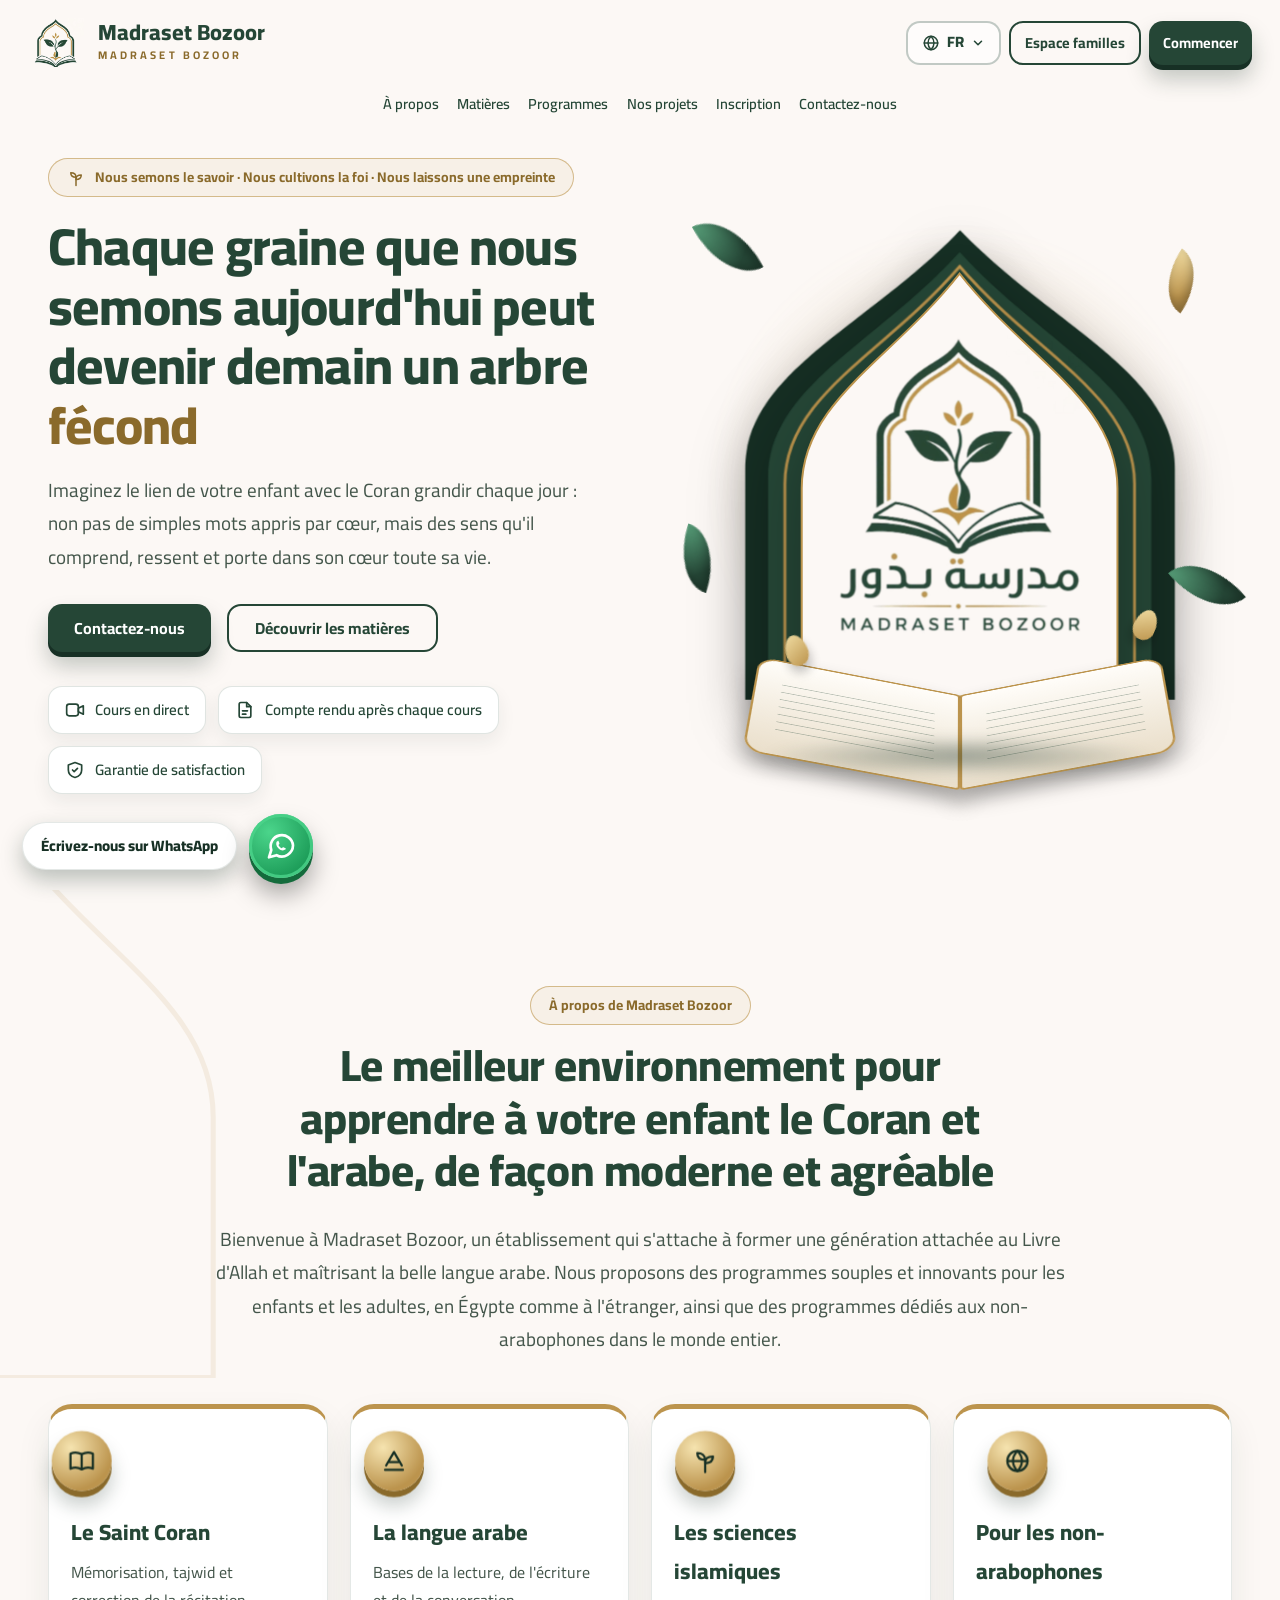
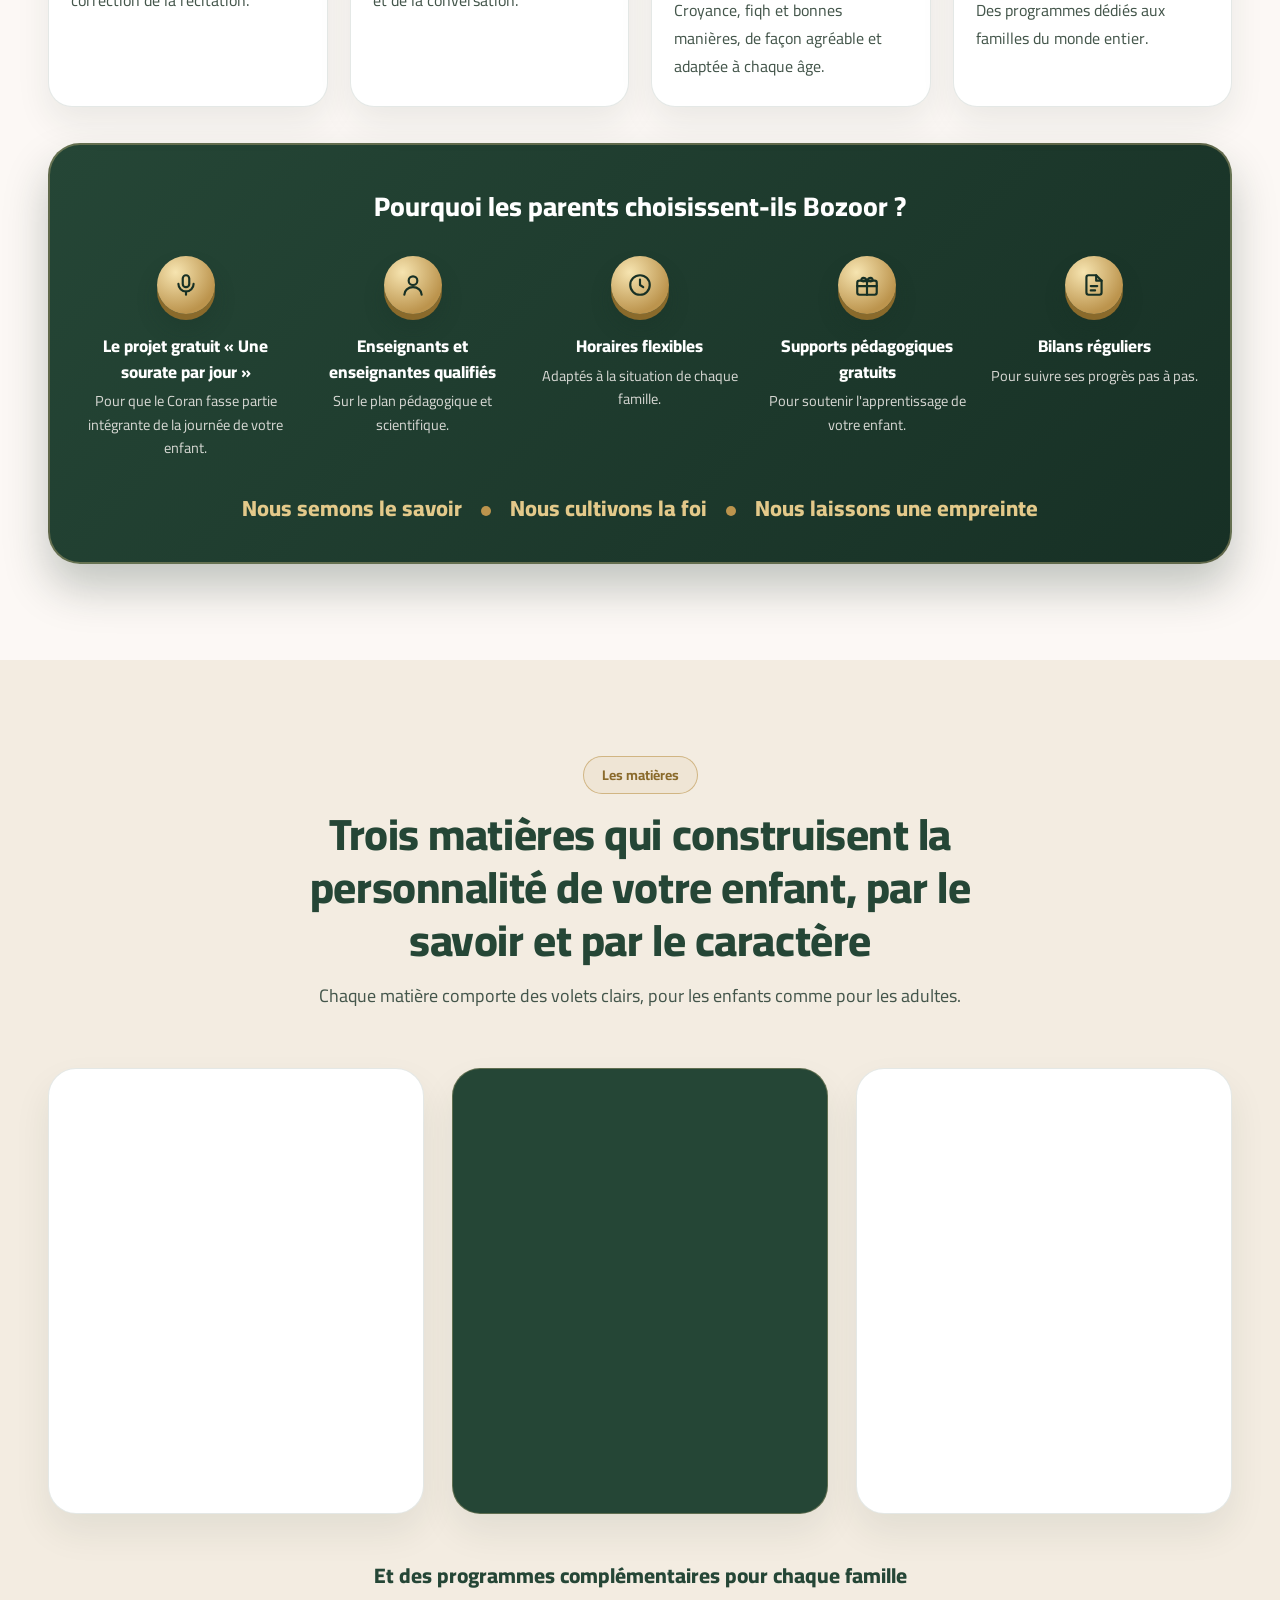
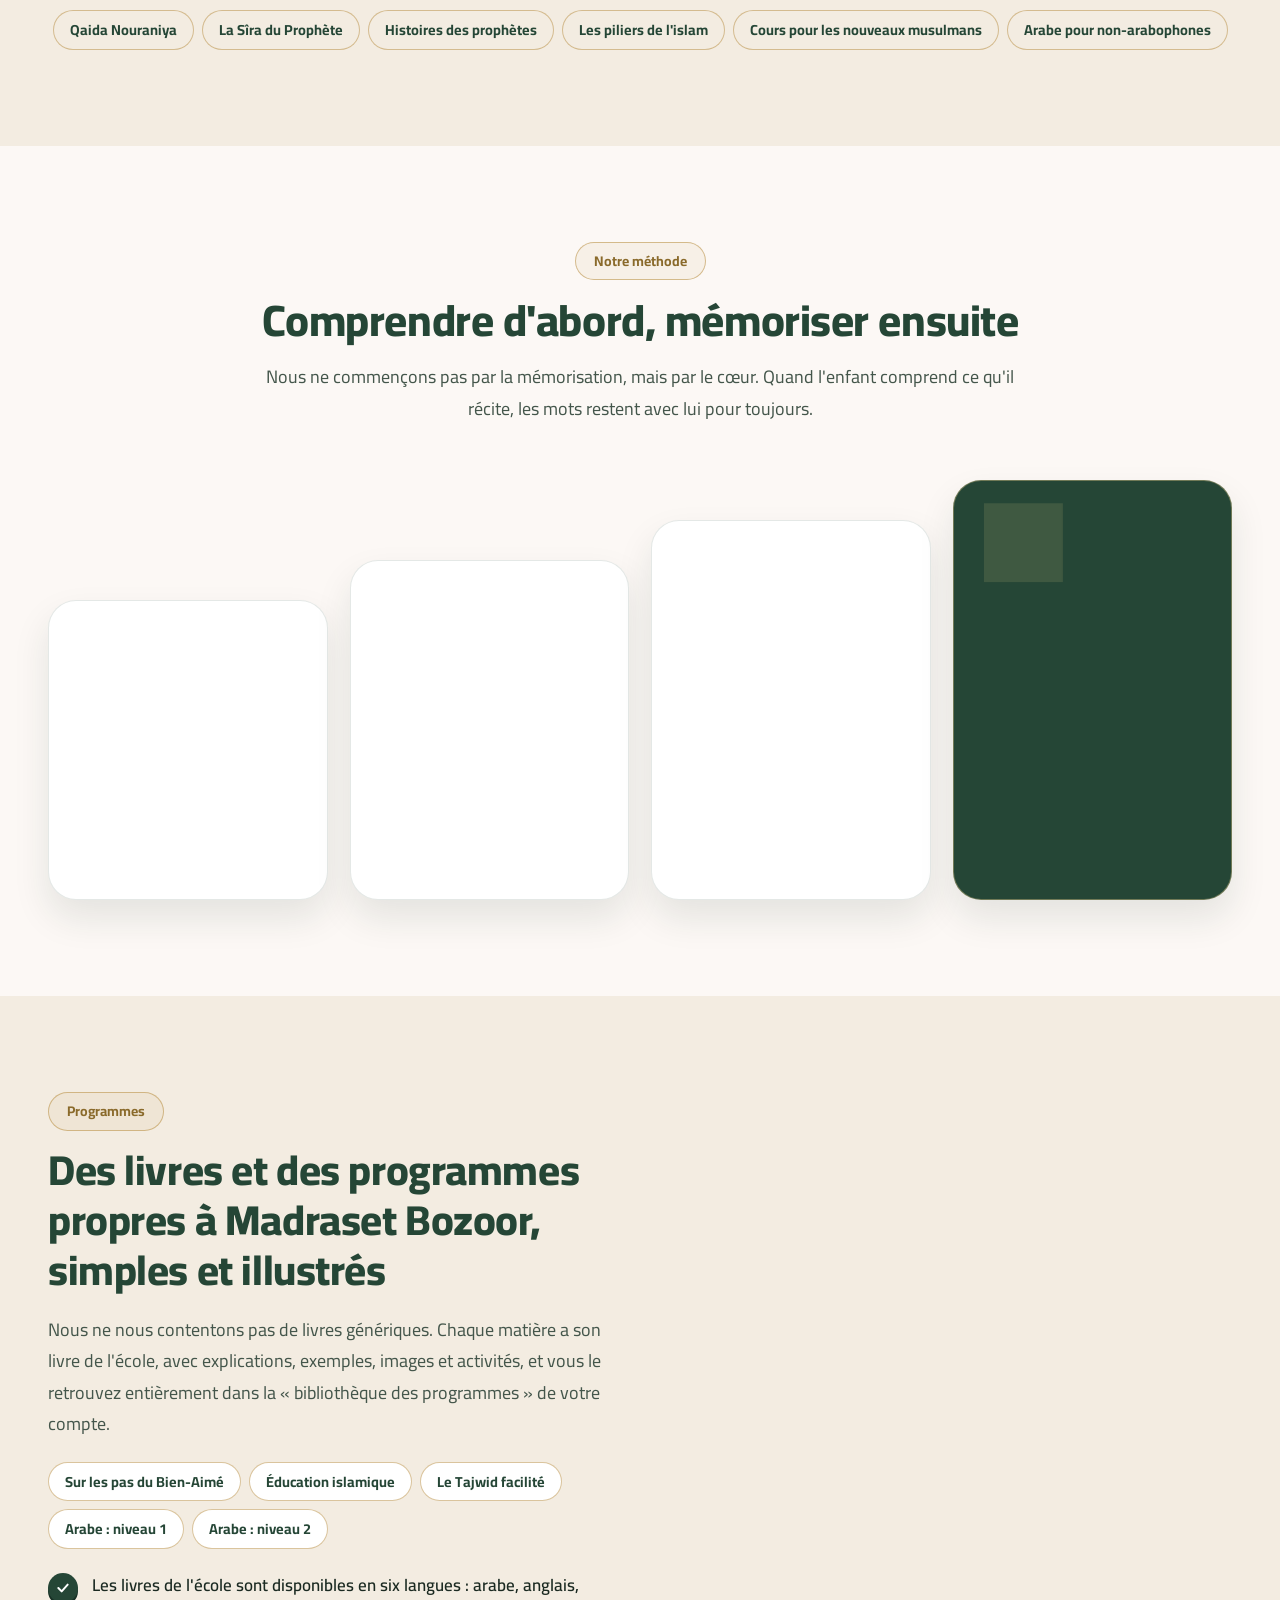
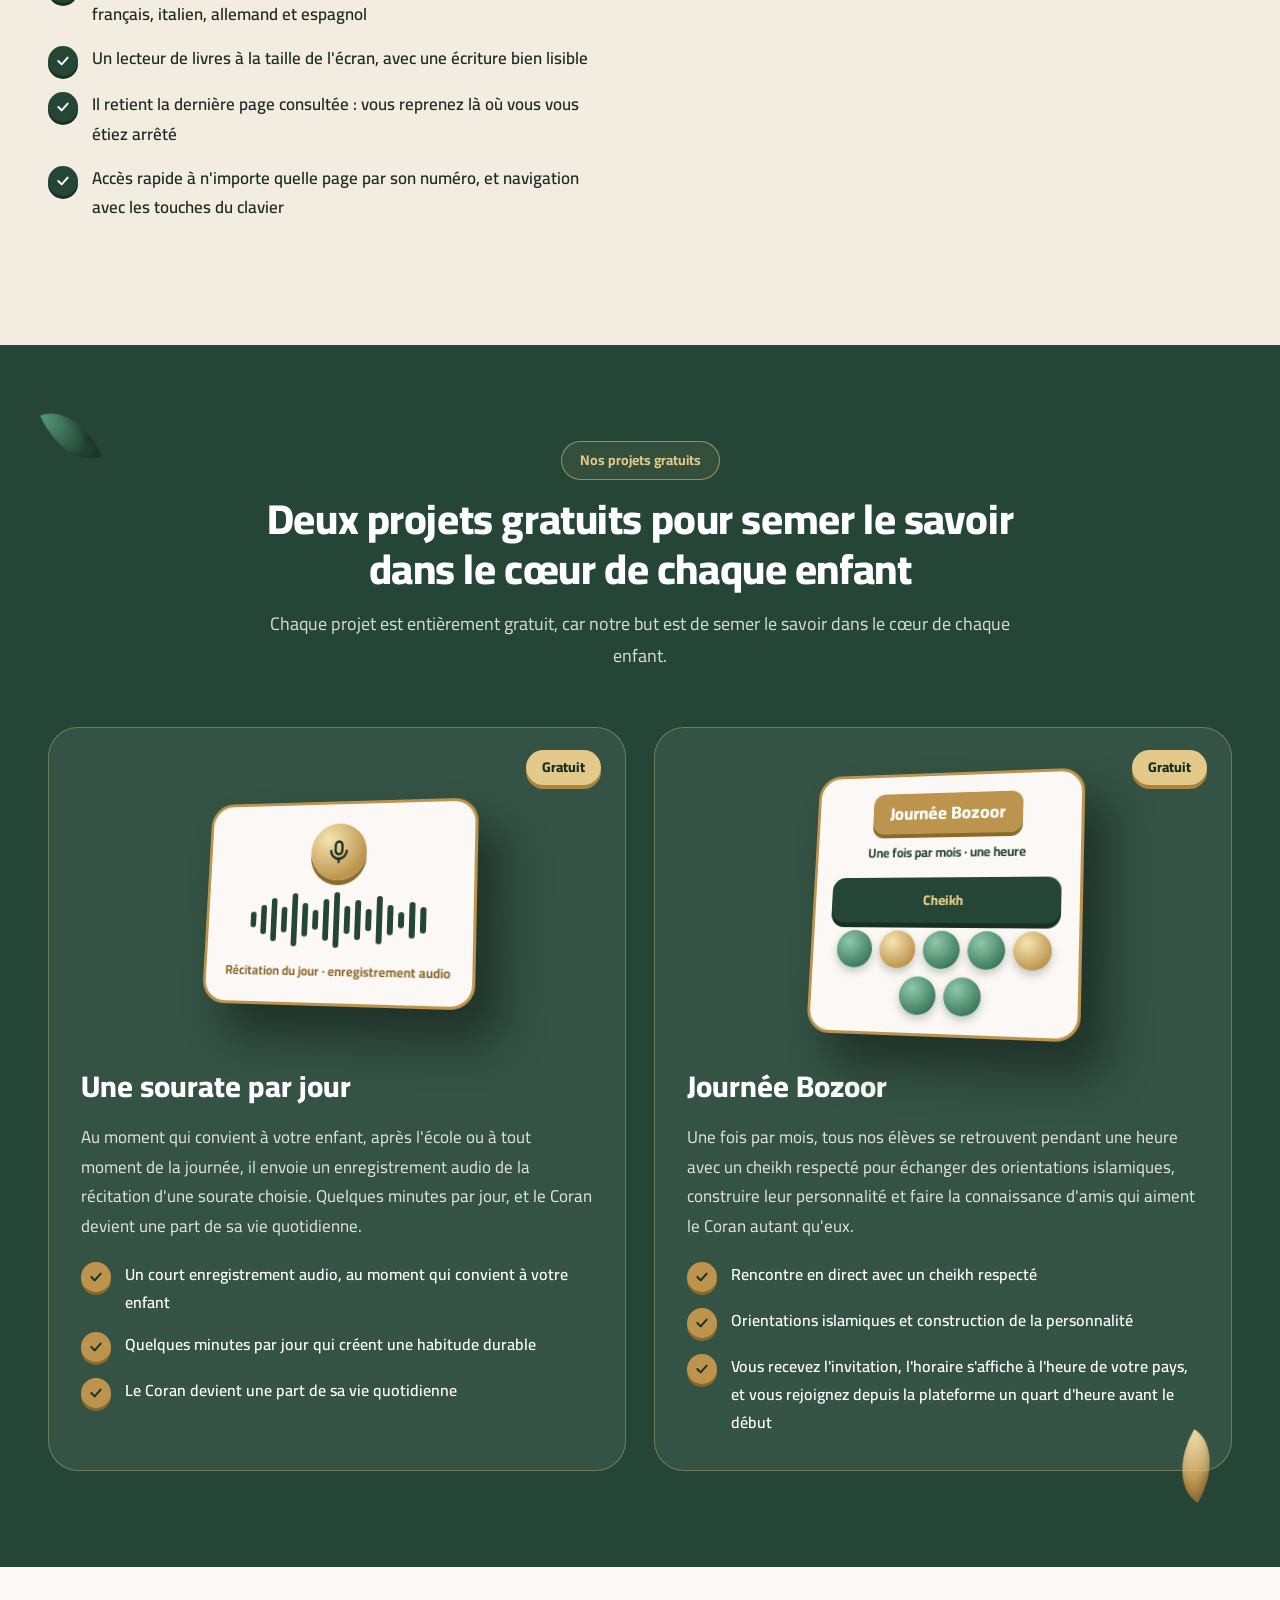
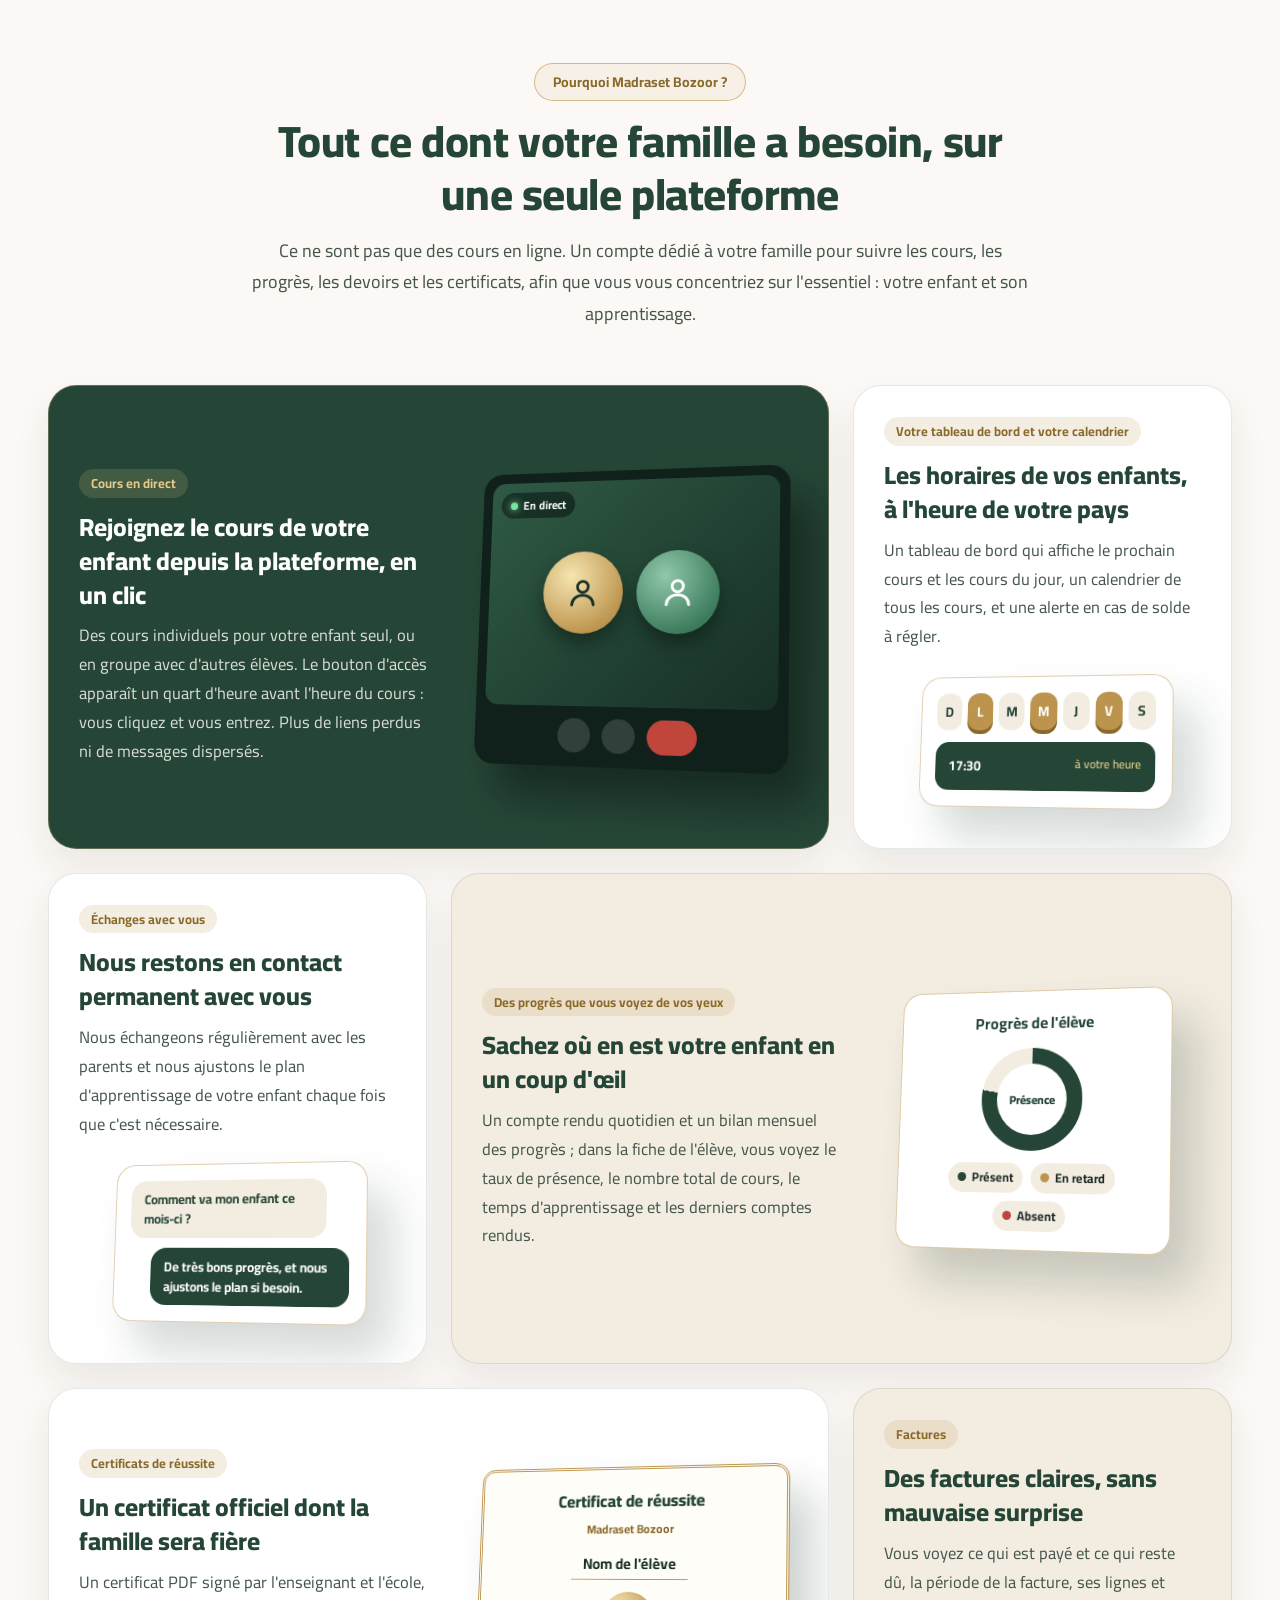
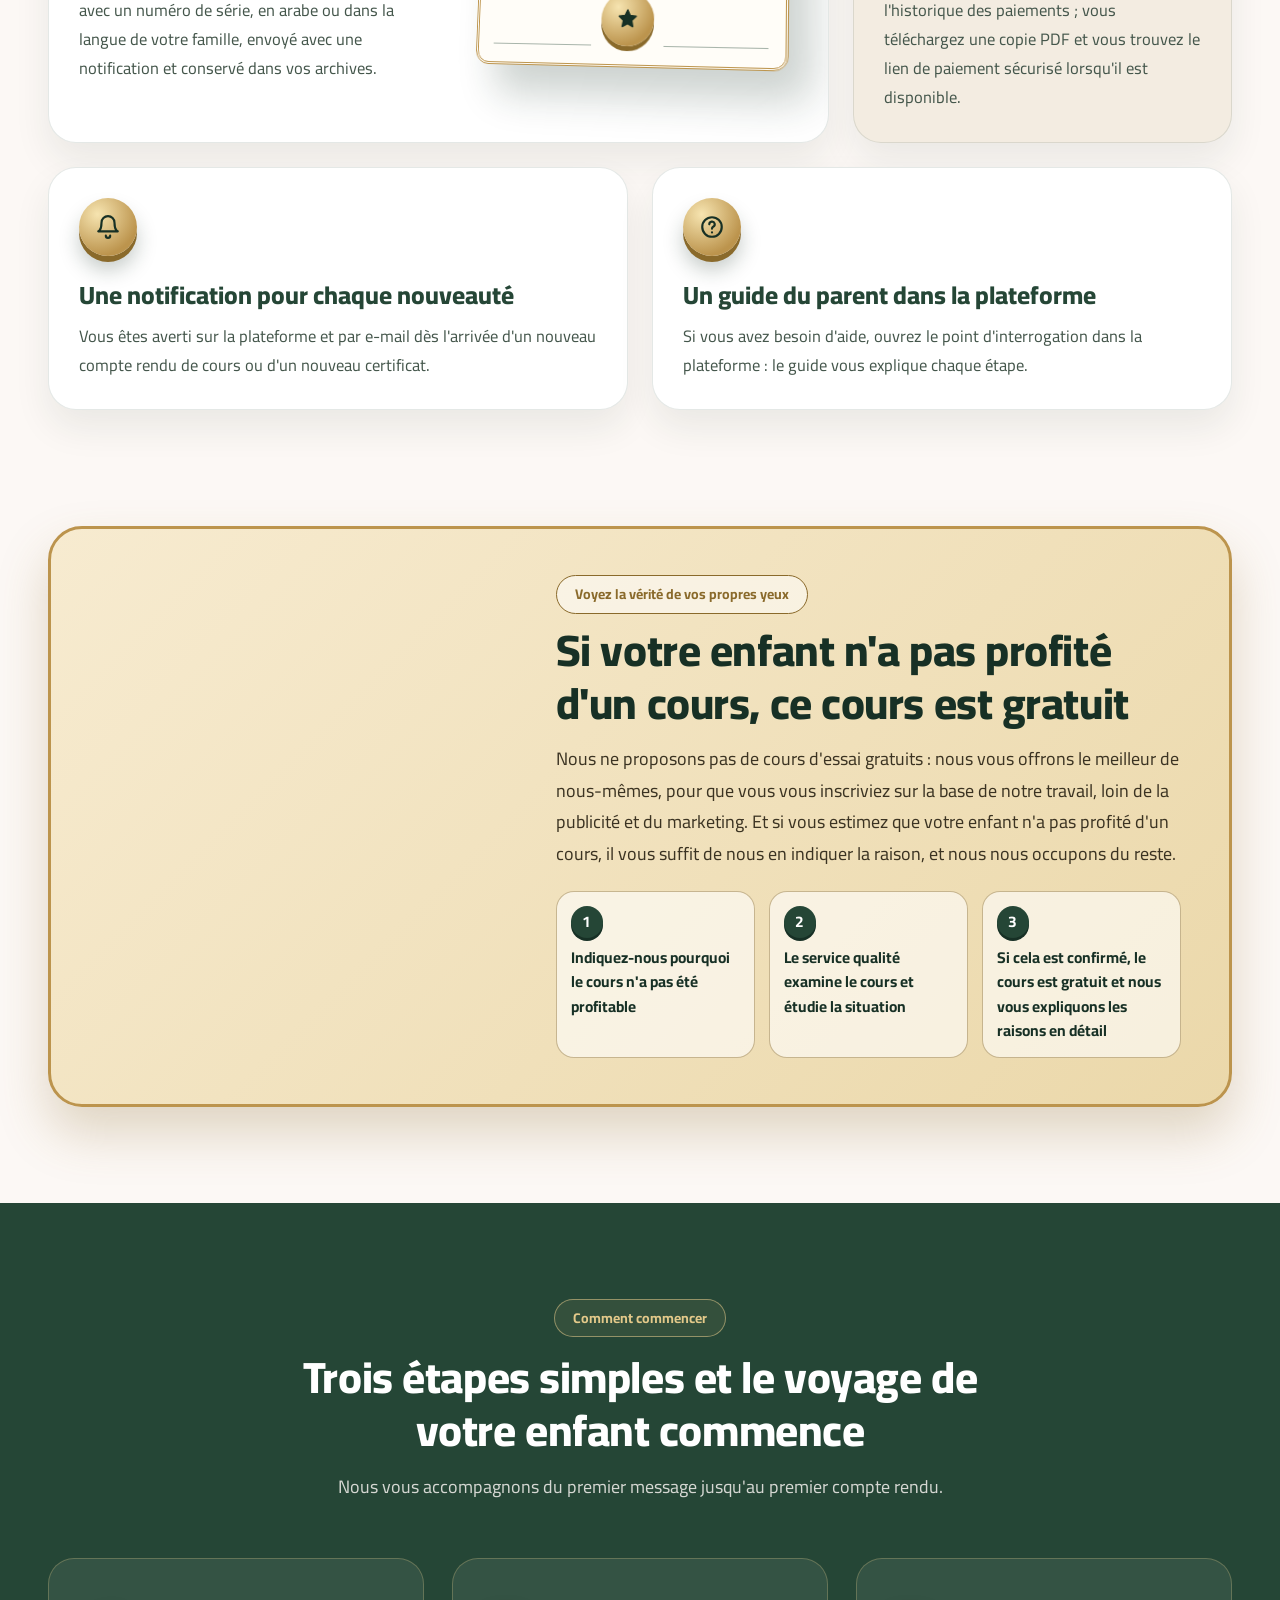
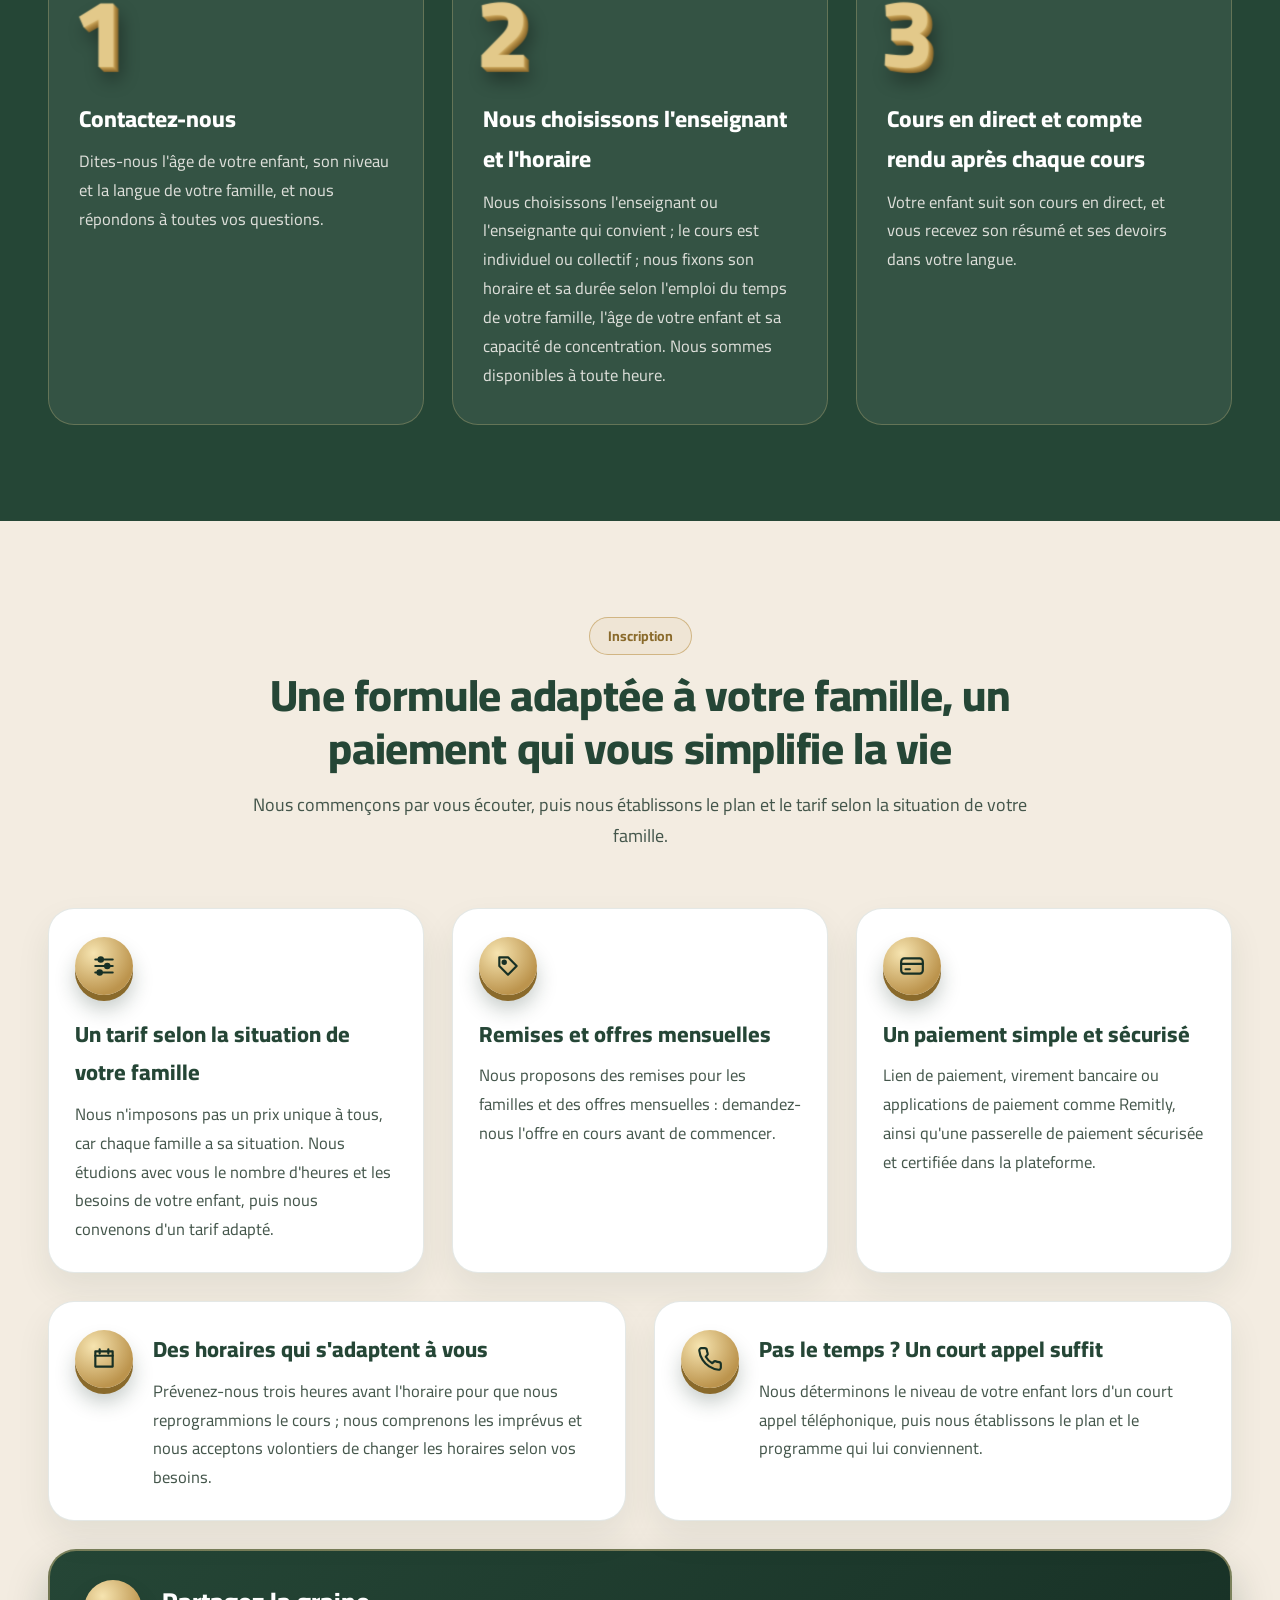
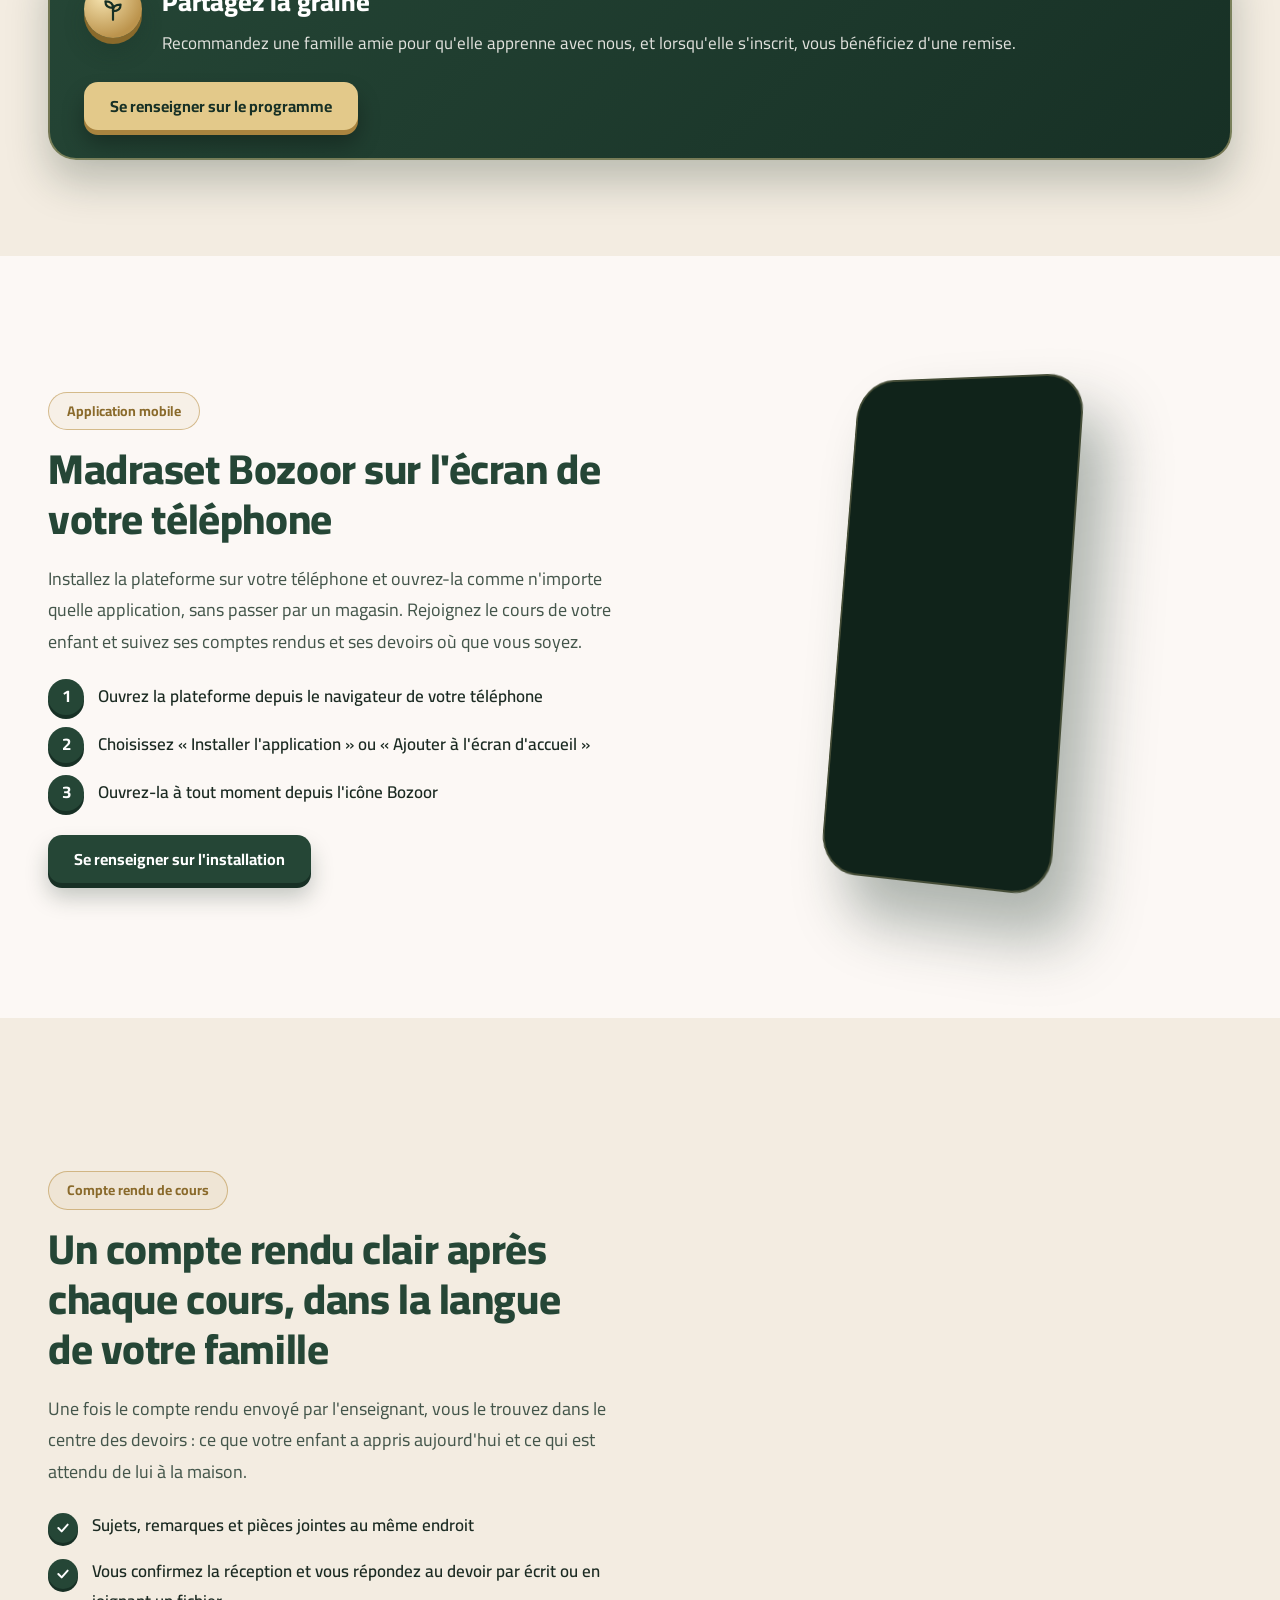
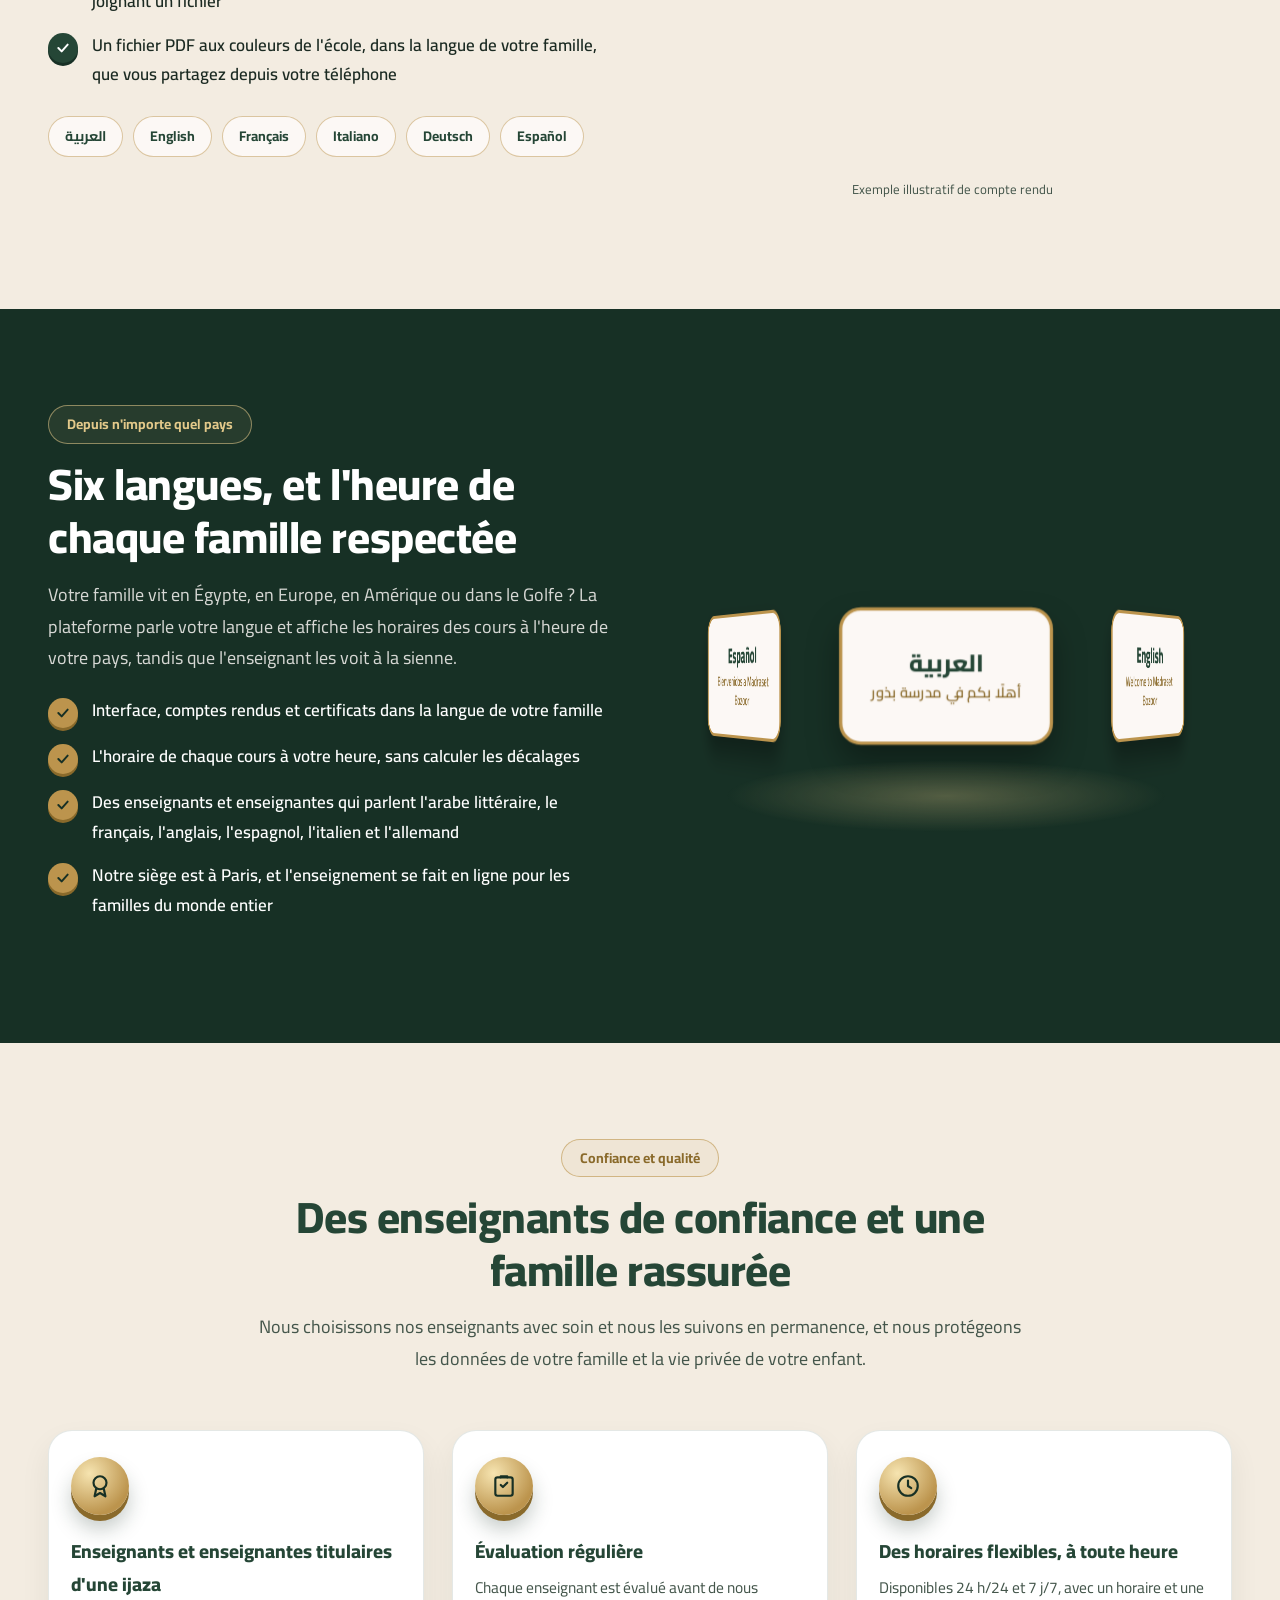
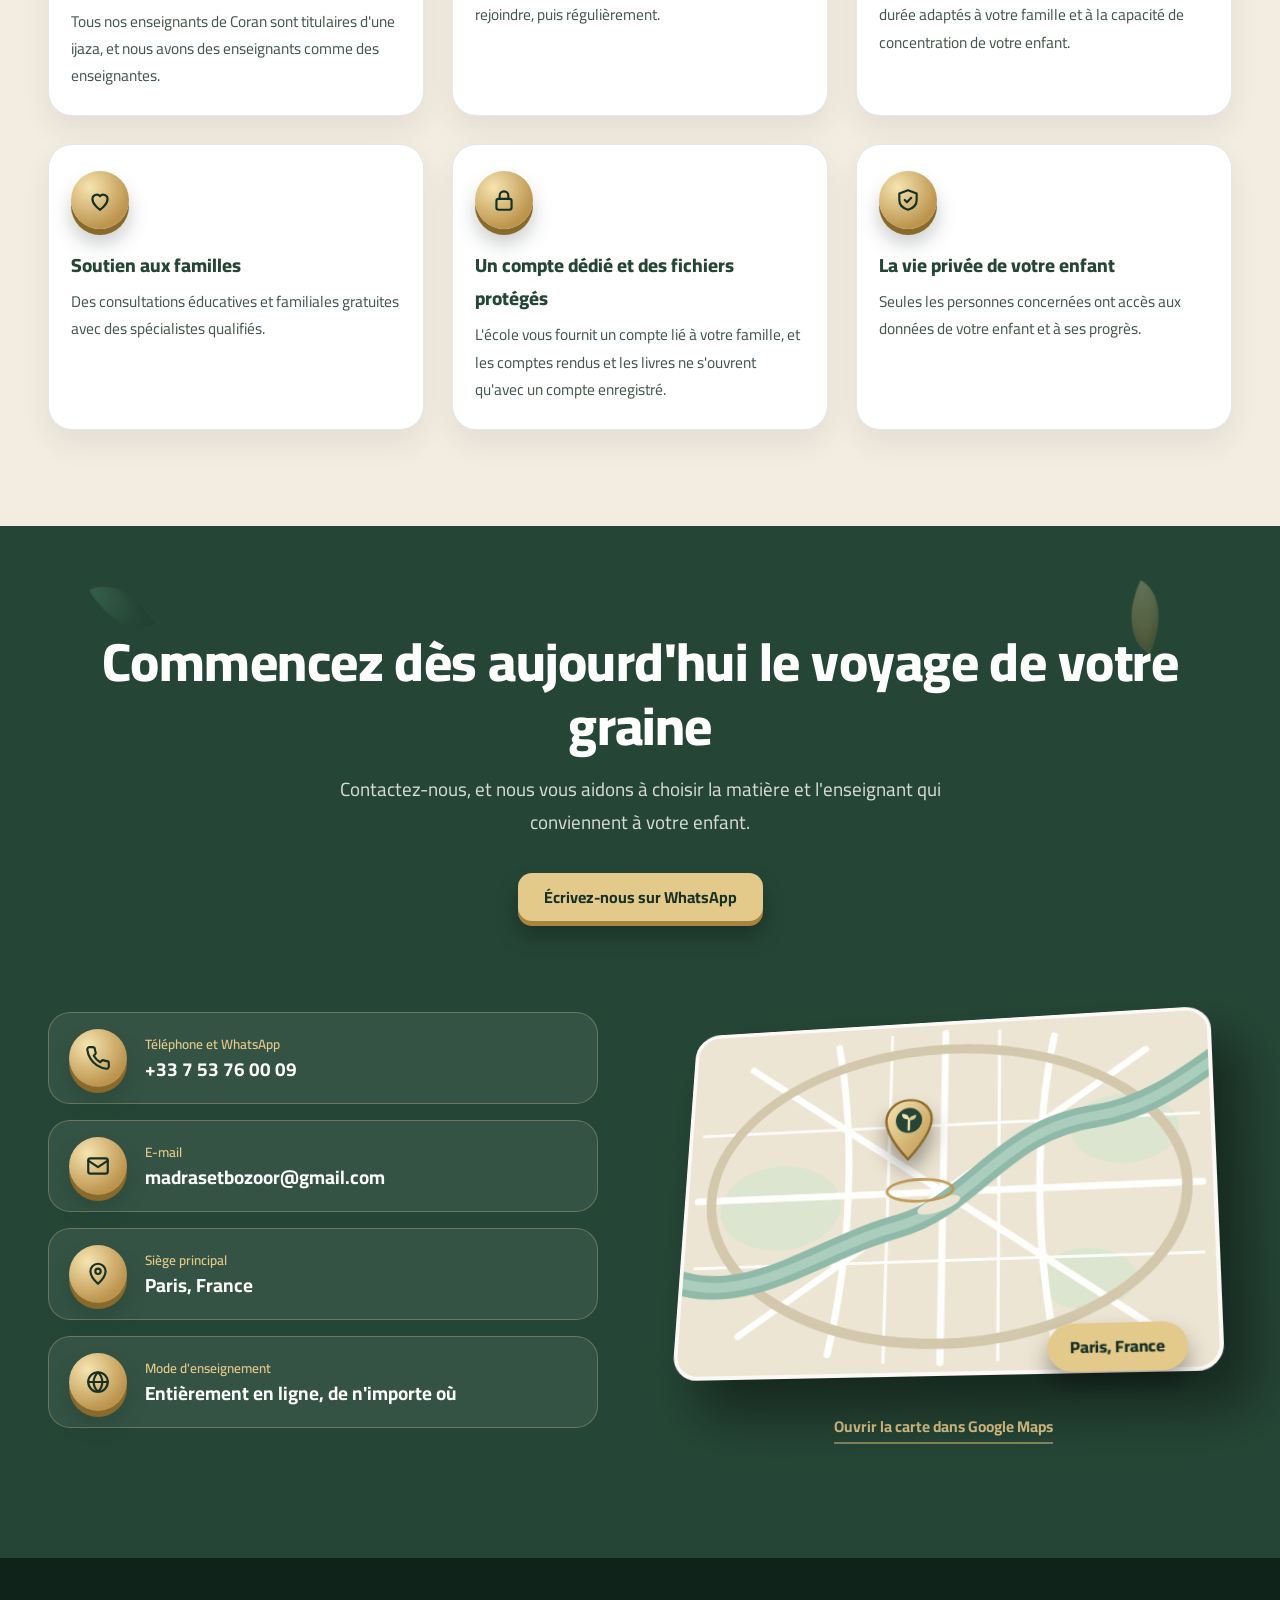
==== commit 7d732a41: "Landing: language links always use ?lang= so cookie never overrides an explicit choice Co-Authored-B" ====
--- a/landing/index.fr.html
+++ b/landing/index.fr.html
@@ -41,7 +41,7 @@
 <a href="#plans">Inscription</a>
 <a href="#contact">Contactez-nous</a>
 </nav>
-<div class="navbtns"><details class="langsw"><summary aria-label="Langue"><svg width="18" height="18" viewBox="0 0 24 24" fill="none" stroke="currentColor" stroke-width="2" stroke-linecap="round" stroke-linejoin="round" aria-hidden="true"><circle cx="12" cy="12" r="9"/><path d="M3 12h18"/><path d="M12 3c2.7 2.7 4 5.7 4 9s-1.3 6.3-4 9c-2.7-2.7-4-5.7-4-9s1.3-6.3 4-9z"/></svg><span class="code">FR</span><svg class="chev" width="14" height="14" viewBox="0 0 24 24" fill="none" stroke="currentColor" stroke-width="2.6" stroke-linecap="round" stroke-linejoin="round" aria-hidden="true"><path d="m6 9 6 6 6-6"/></svg></summary><ul><li><a href="/" hreflang="ar" lang="ar" data-lang="ar">العربية</a></li><li><a href="/?lang=en" hreflang="en" lang="en" data-lang="en">English</a></li><li><a href="/?lang=fr" hreflang="fr" lang="fr" data-lang="fr" aria-current="true">Français</a></li><li><a href="/?lang=it" hreflang="it" lang="it" data-lang="it">Italiano</a></li><li><a href="/?lang=de" hreflang="de" lang="de" data-lang="de">Deutsch</a></li><li><a href="/?lang=es" hreflang="es" lang="es" data-lang="es">Español</a></li></ul></details>
+<div class="navbtns"><details class="langsw"><summary aria-label="Langue"><svg width="18" height="18" viewBox="0 0 24 24" fill="none" stroke="currentColor" stroke-width="2" stroke-linecap="round" stroke-linejoin="round" aria-hidden="true"><circle cx="12" cy="12" r="9"/><path d="M3 12h18"/><path d="M12 3c2.7 2.7 4 5.7 4 9s-1.3 6.3-4 9c-2.7-2.7-4-5.7-4-9s1.3-6.3 4-9z"/></svg><span class="code">FR</span><svg class="chev" width="14" height="14" viewBox="0 0 24 24" fill="none" stroke="currentColor" stroke-width="2.6" stroke-linecap="round" stroke-linejoin="round" aria-hidden="true"><path d="m6 9 6 6 6-6"/></svg></summary><ul><li><a href="/?lang=ar" hreflang="ar" lang="ar" data-lang="ar">العربية</a></li><li><a href="/?lang=en" hreflang="en" lang="en" data-lang="en">English</a></li><li><a href="/?lang=fr" hreflang="fr" lang="fr" data-lang="fr" aria-current="true">Français</a></li><li><a href="/?lang=it" hreflang="it" lang="it" data-lang="it">Italiano</a></li><li><a href="/?lang=de" hreflang="de" lang="de" data-lang="de">Deutsch</a></li><li><a href="/?lang=es" hreflang="es" lang="es" data-lang="es">Español</a></li></ul></details>
 <a class="btn btn-ghost" href="/login">Espace familles</a>
 <a class="btn btn-primary" href="#contact">Commencer</a>
 </div>
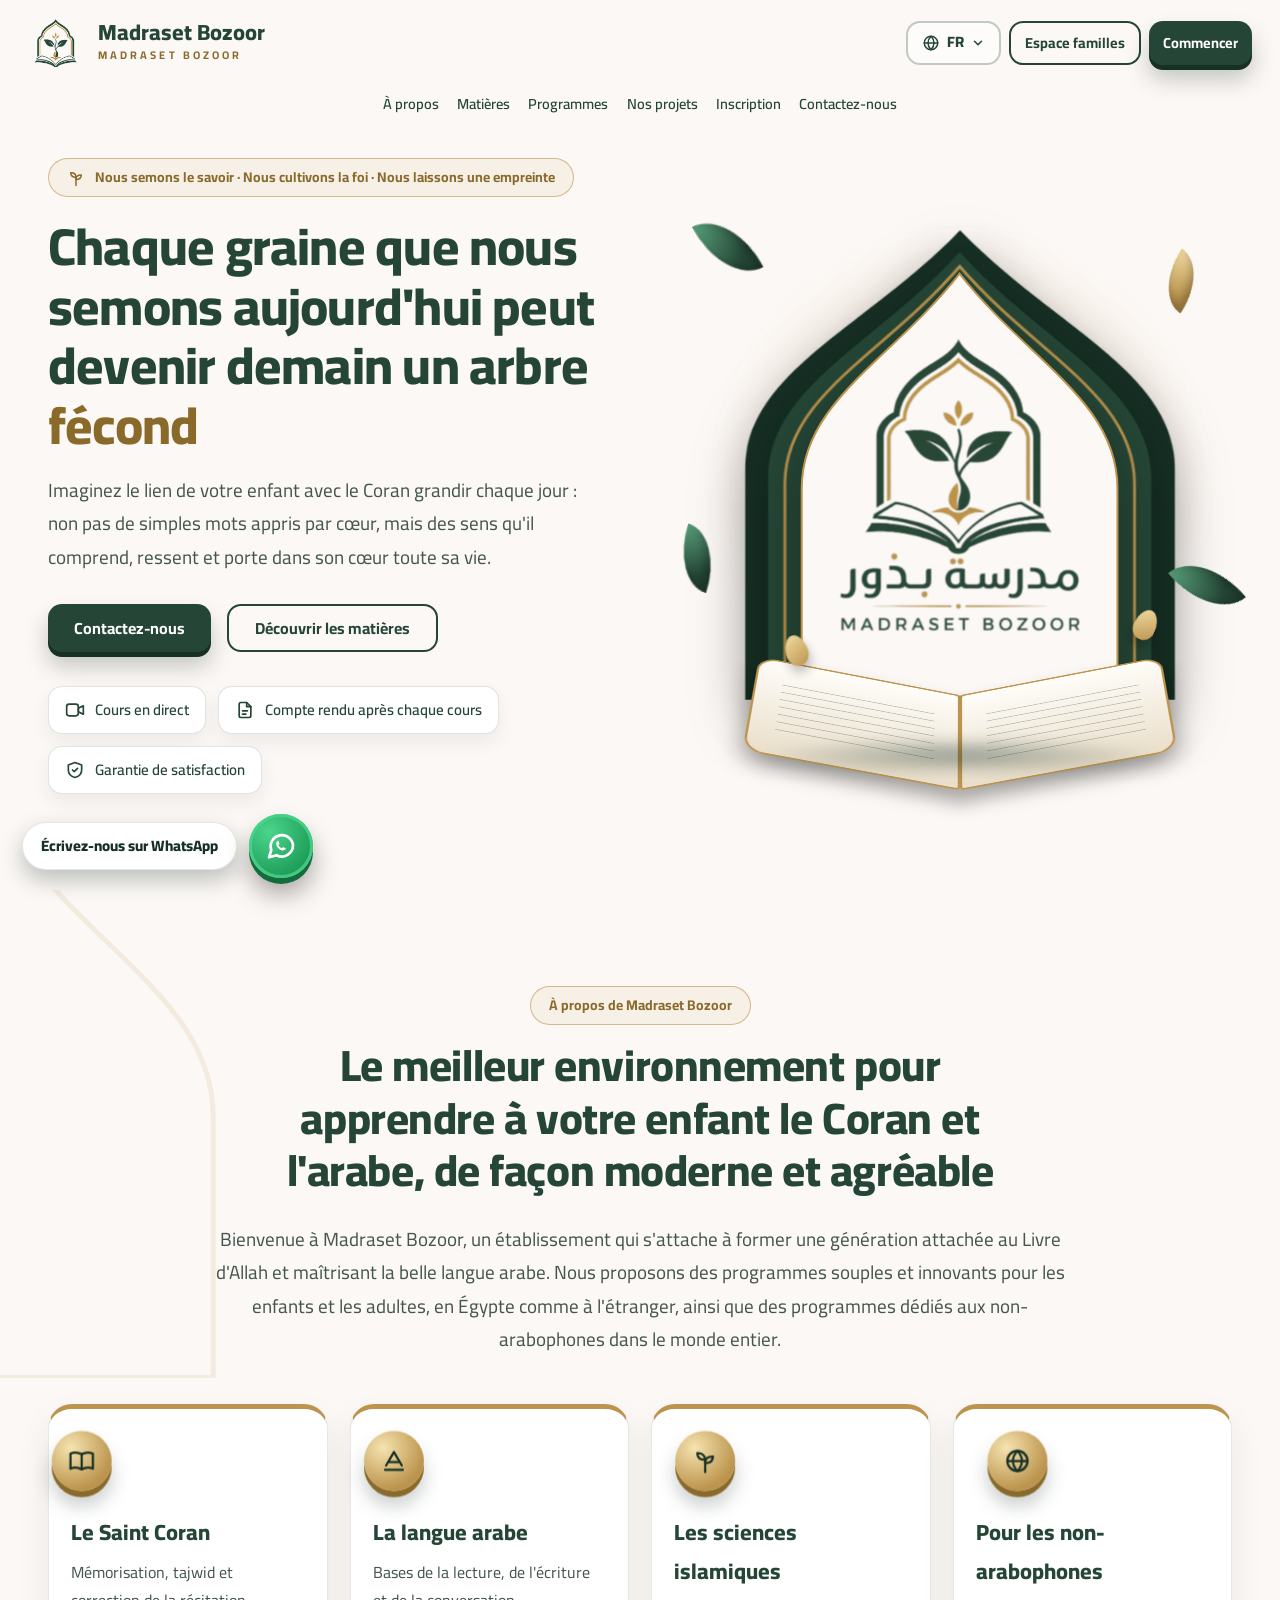
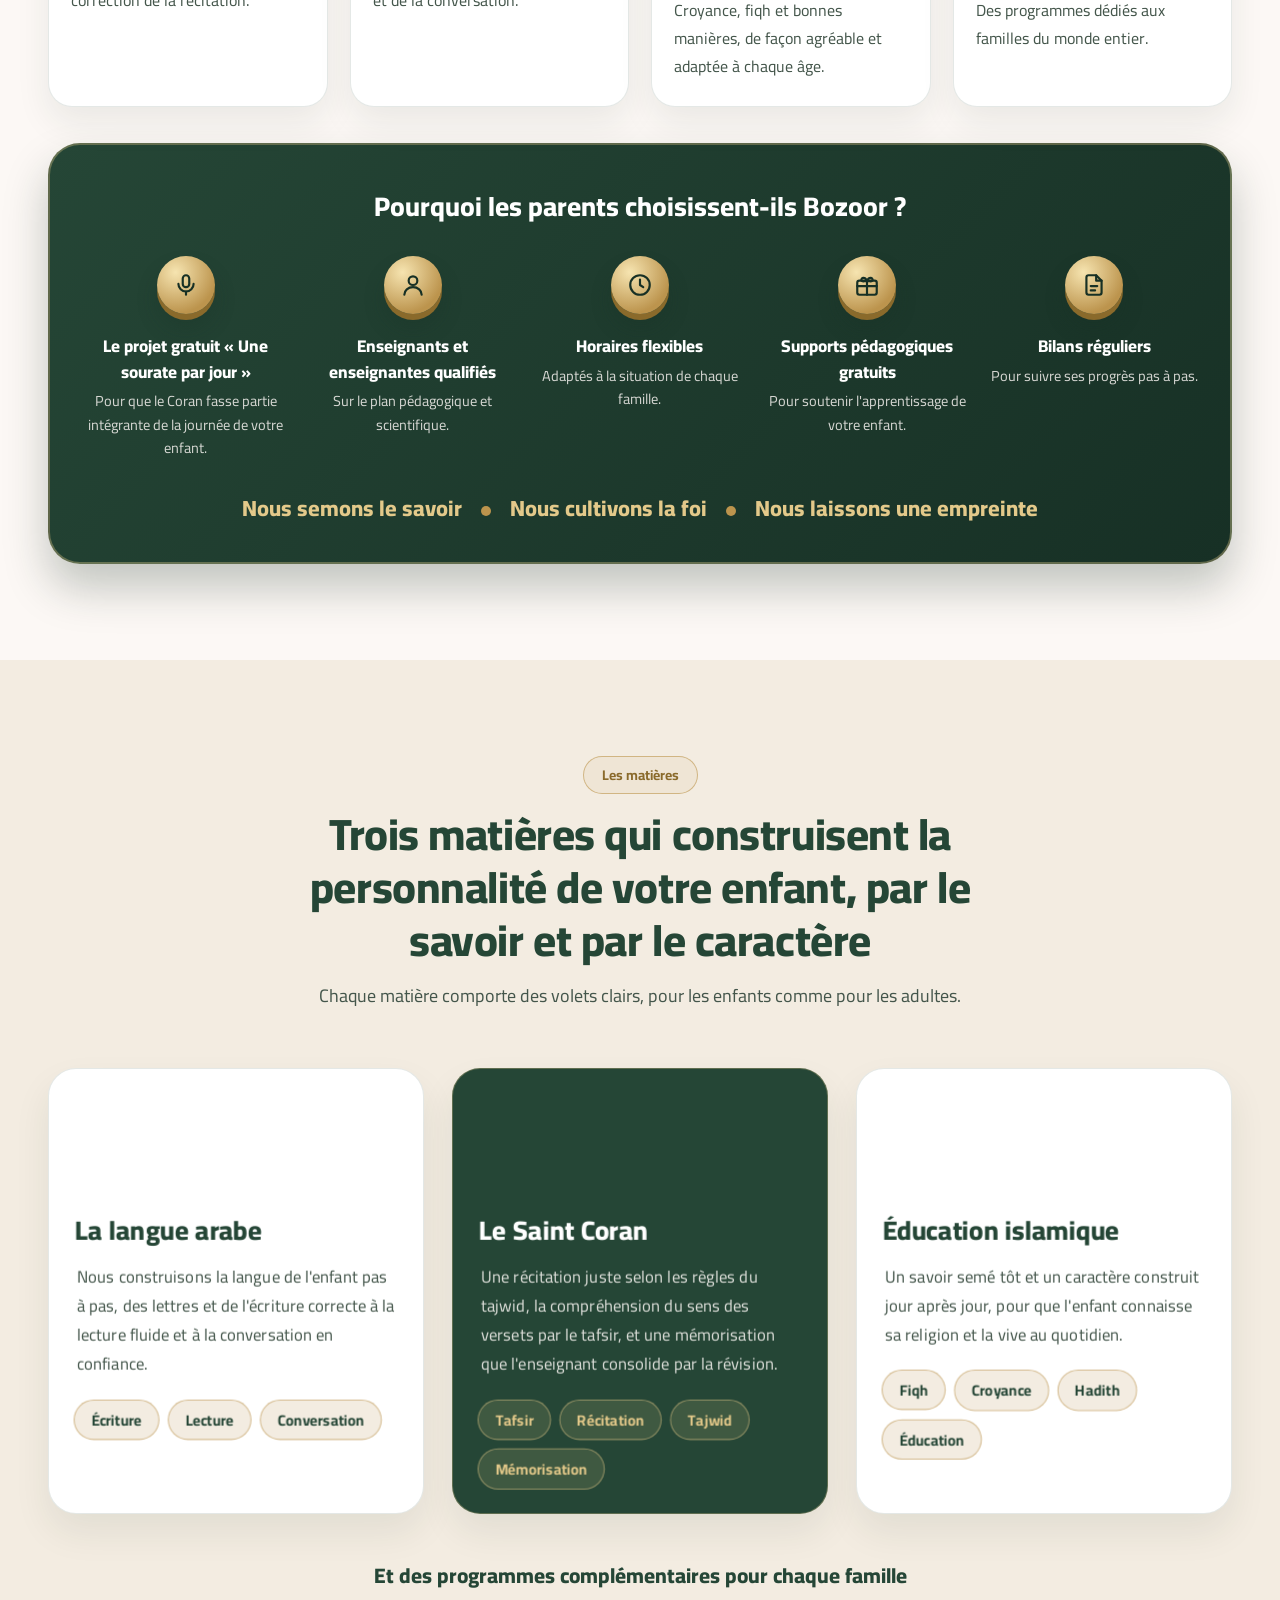
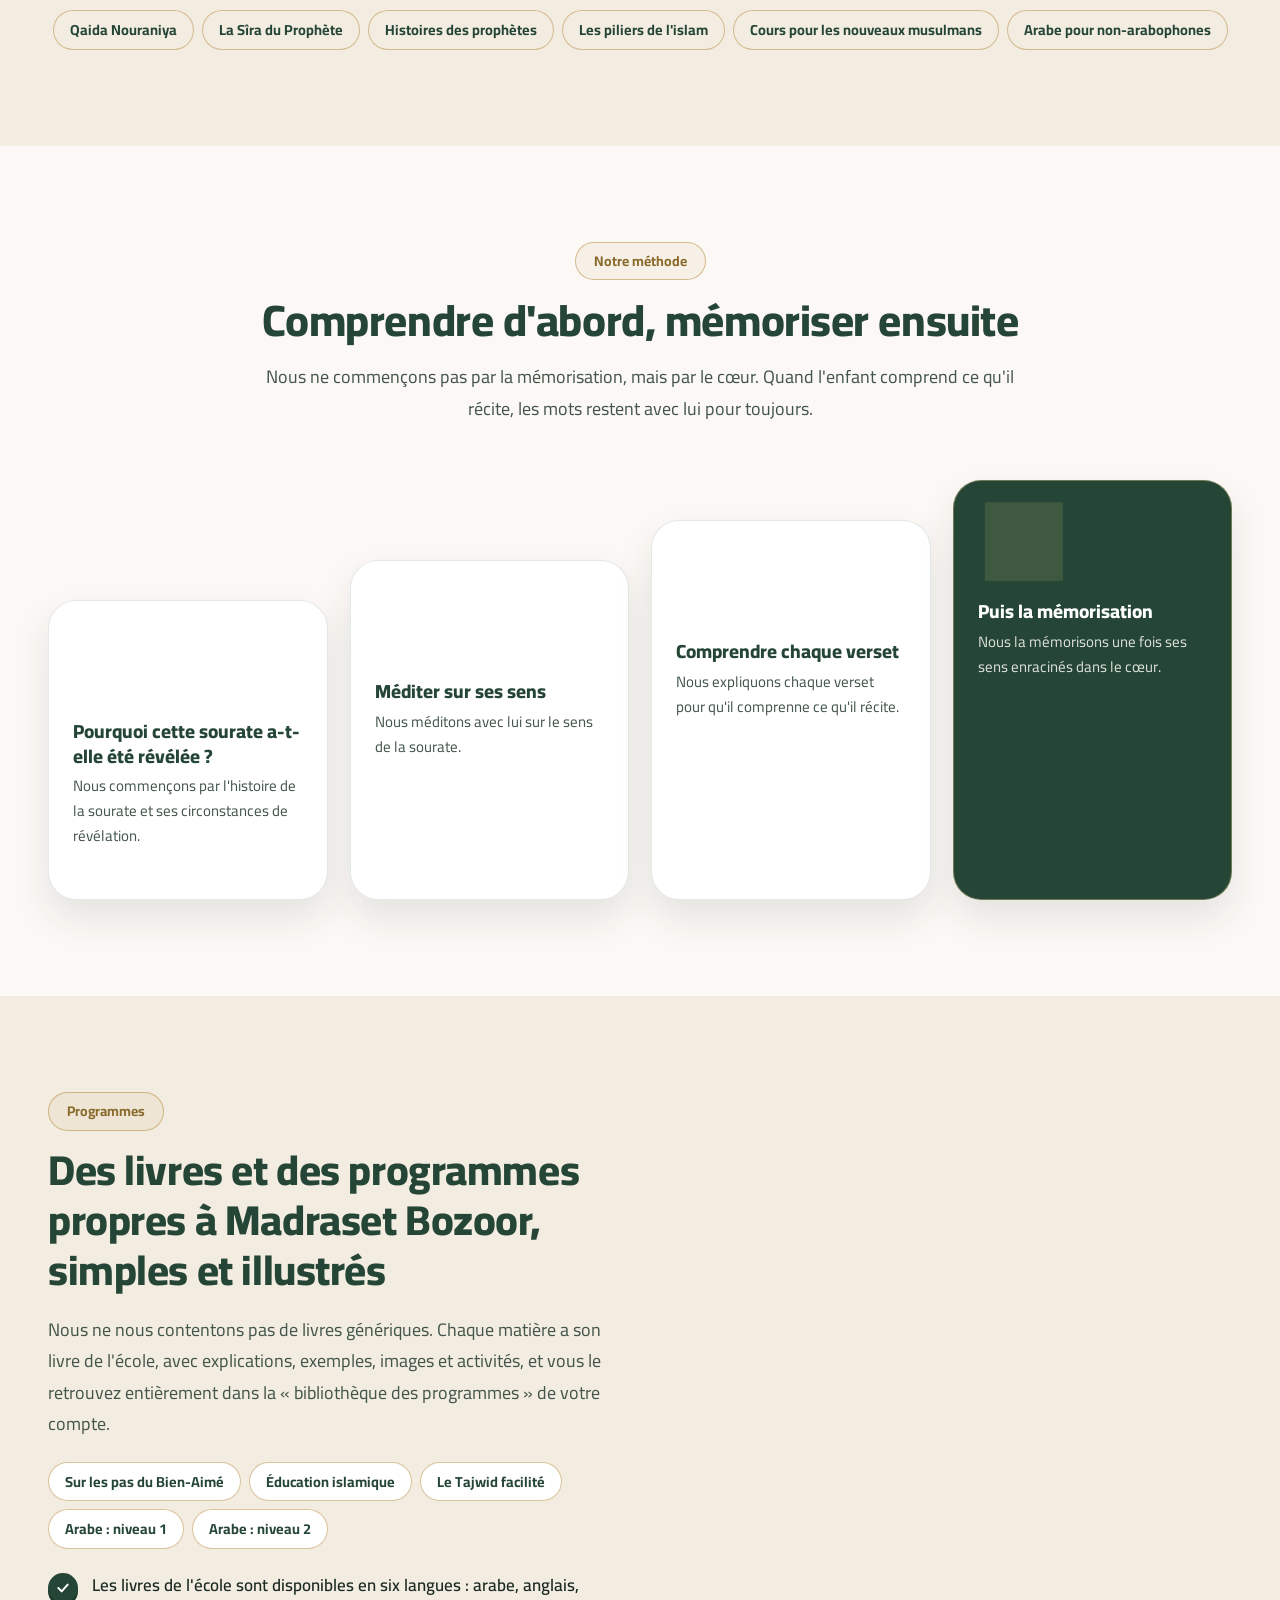
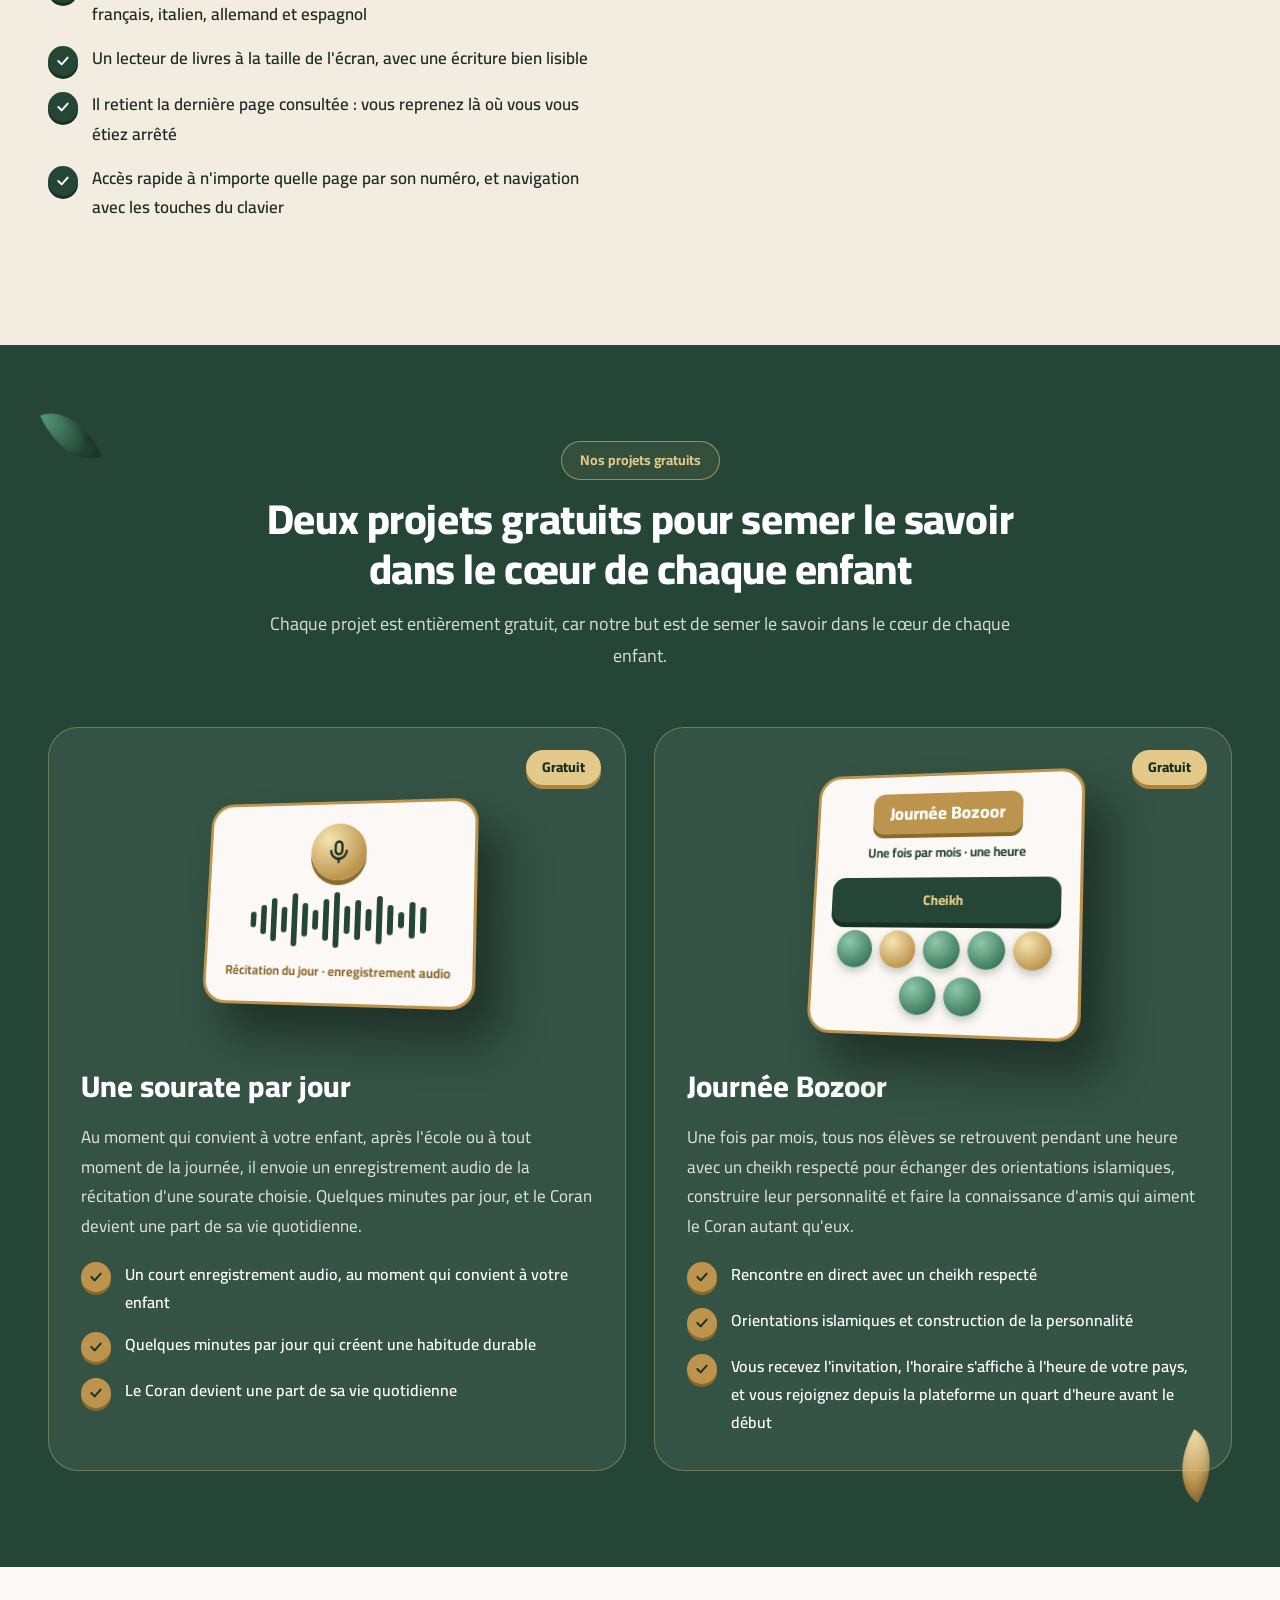
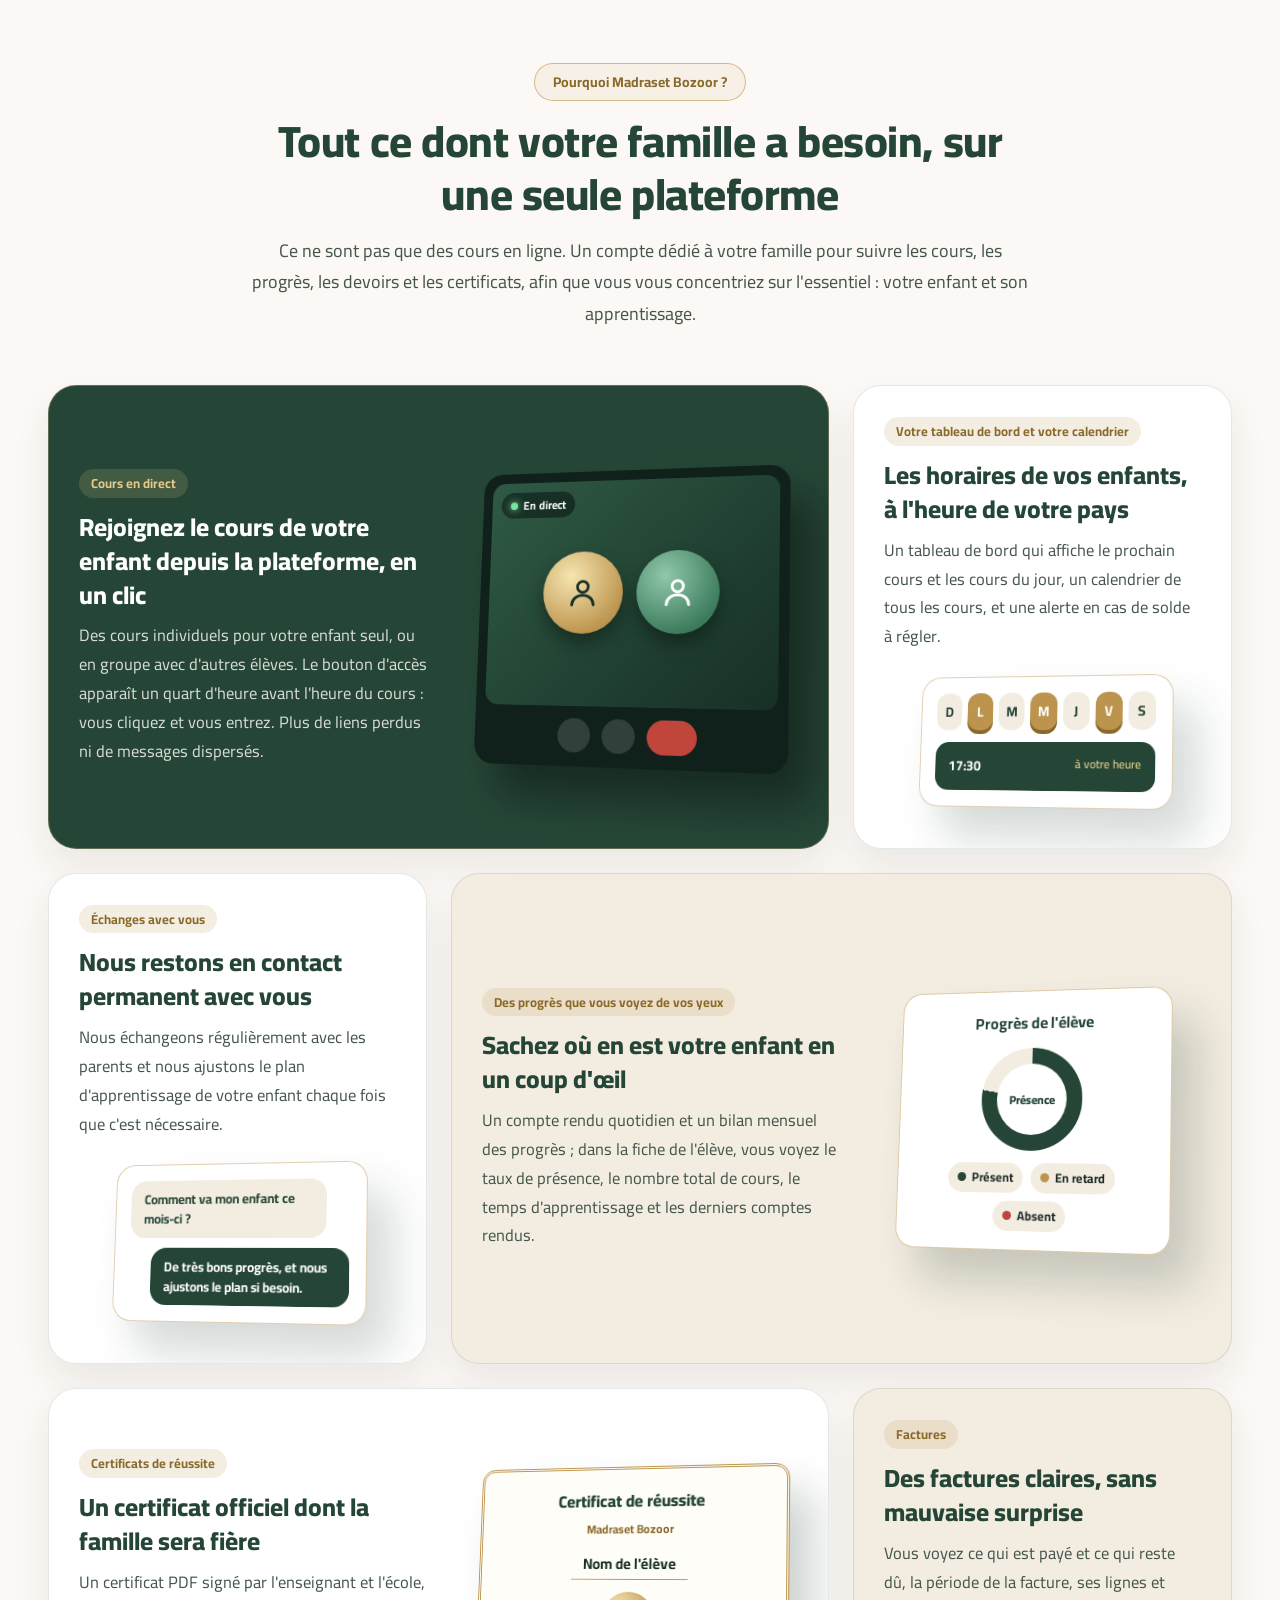
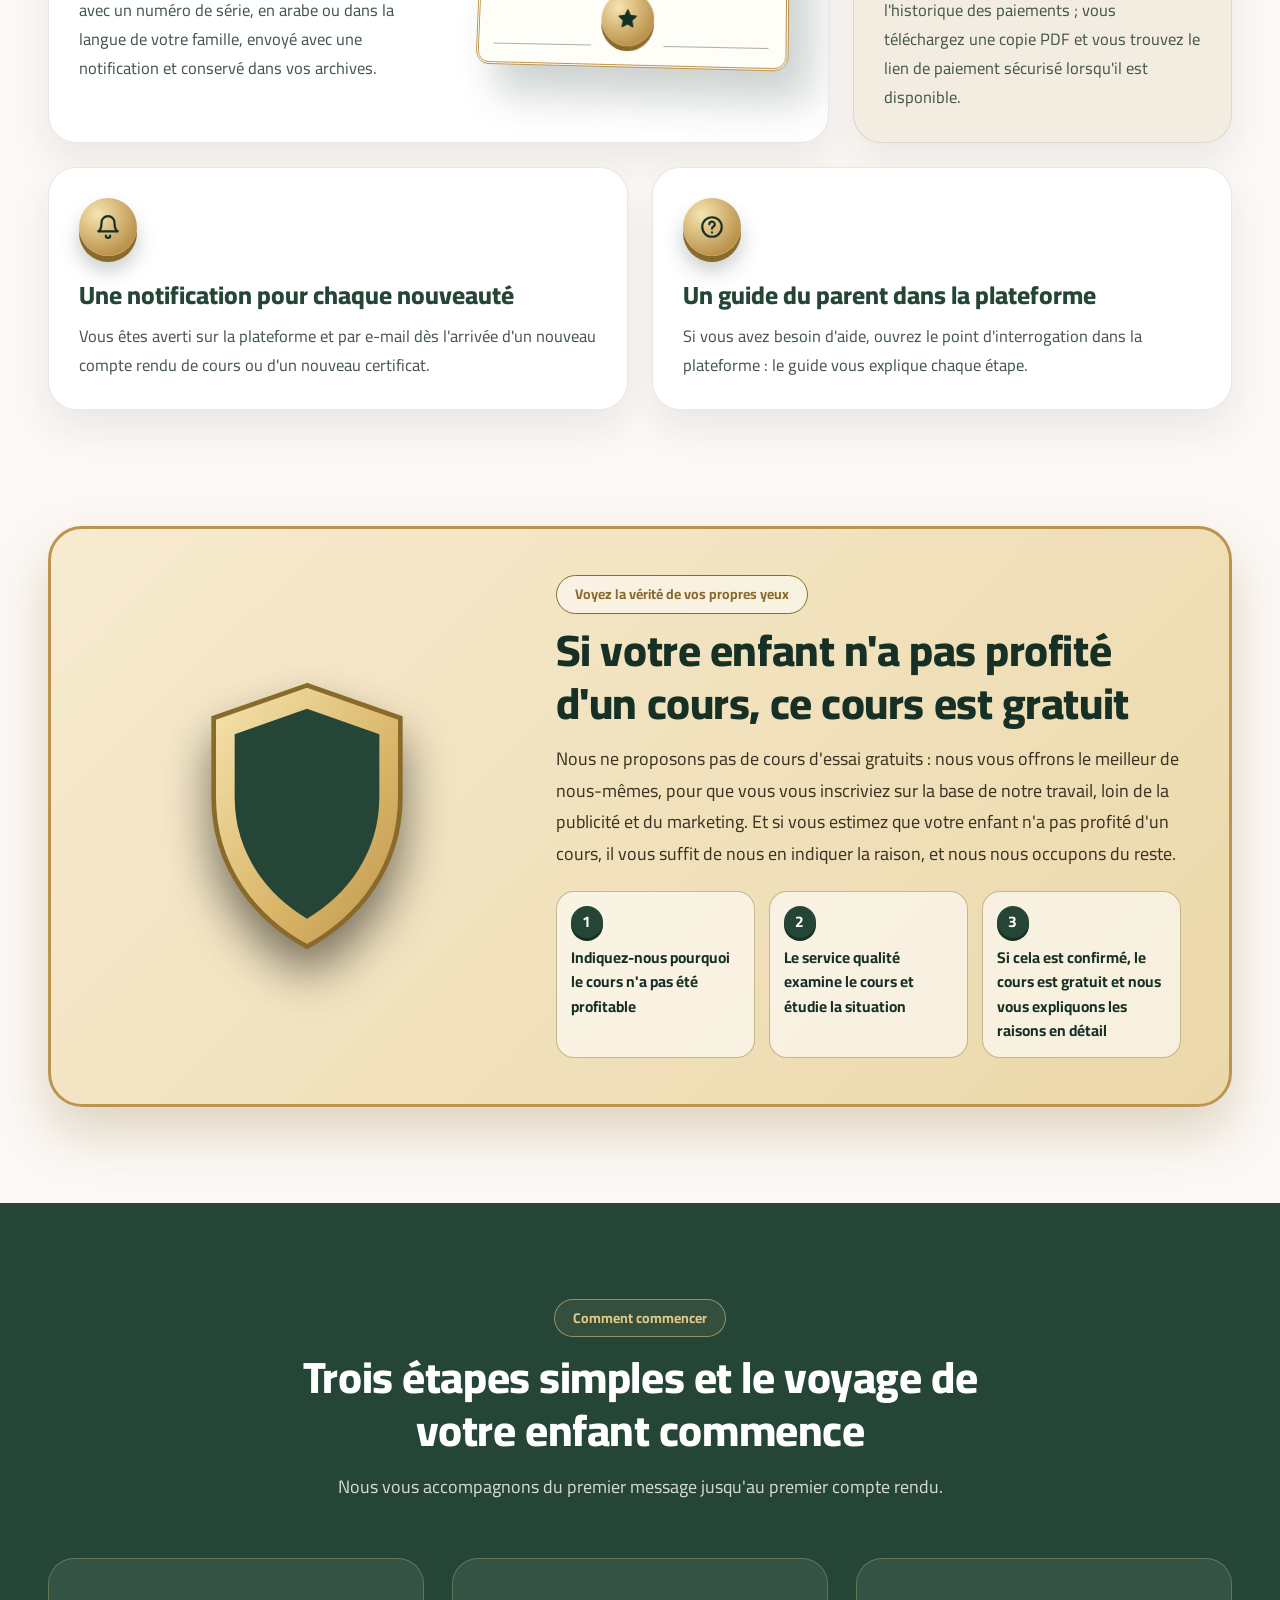
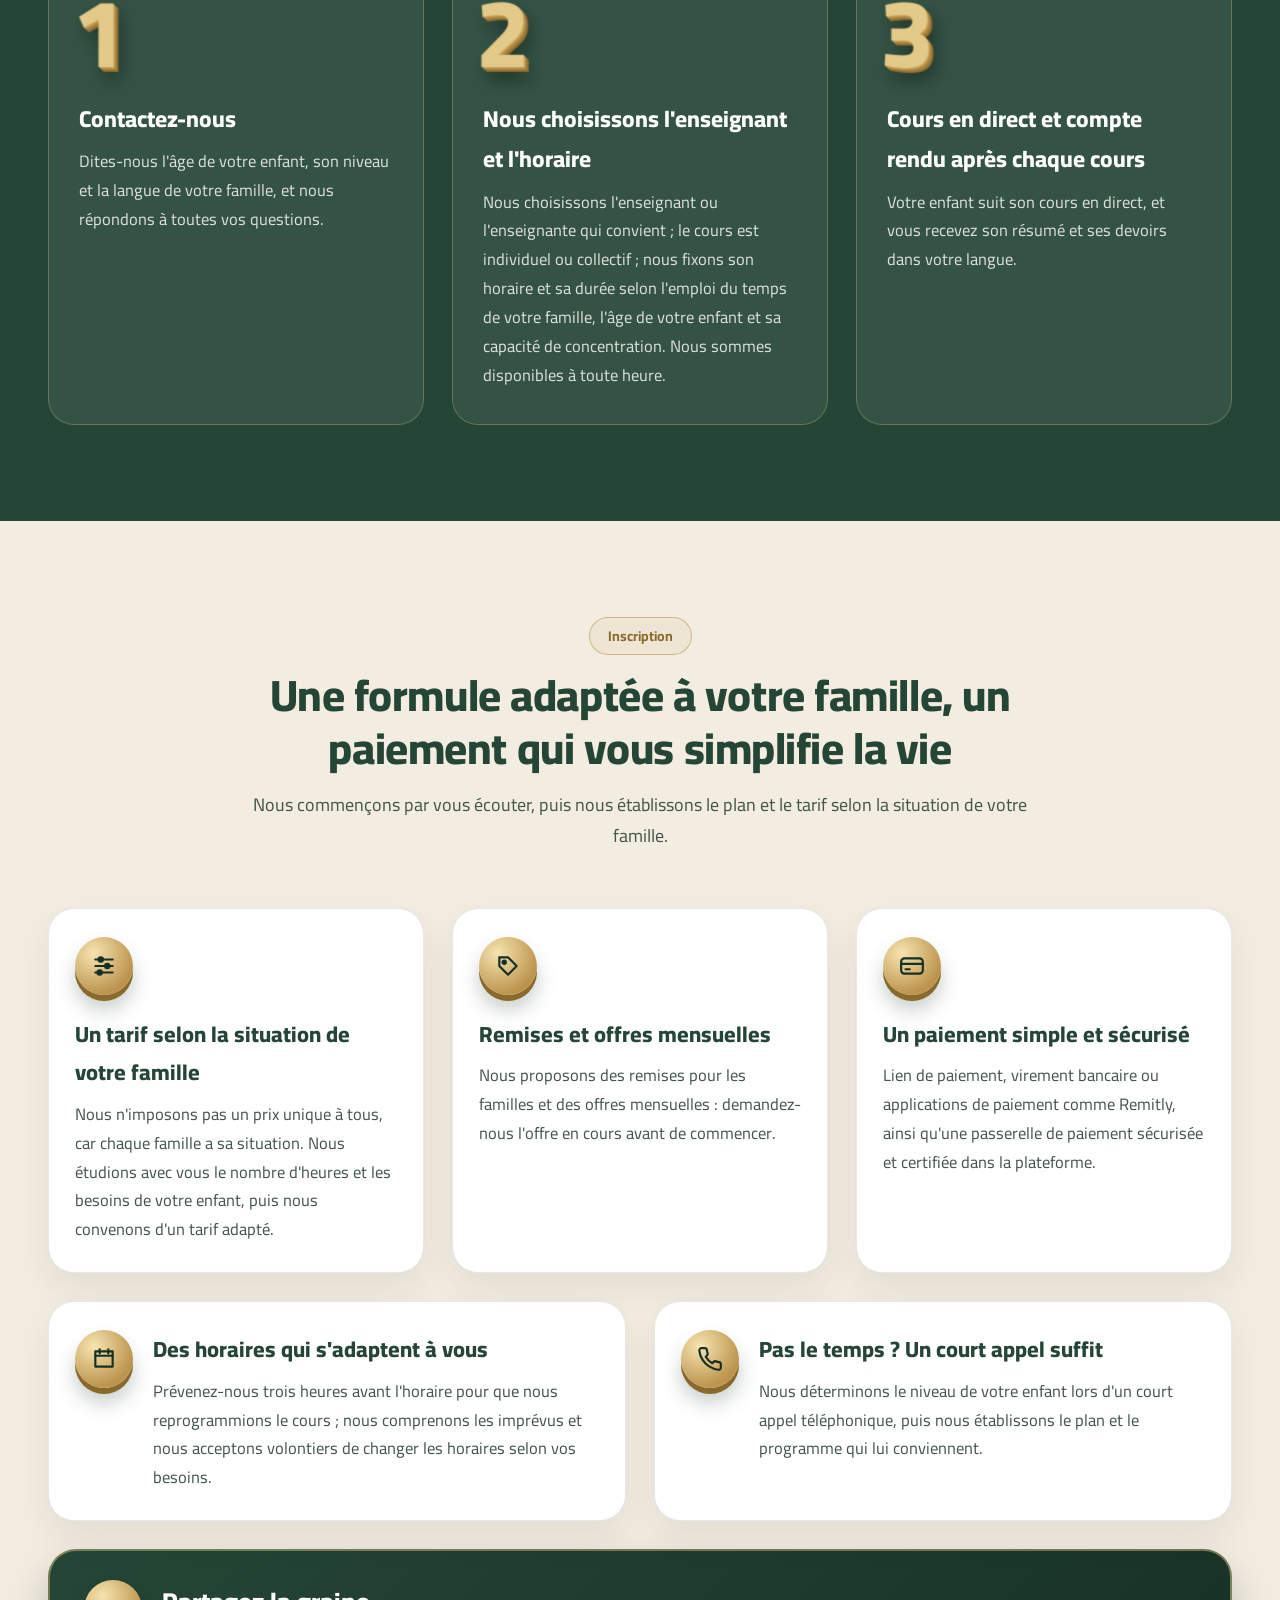
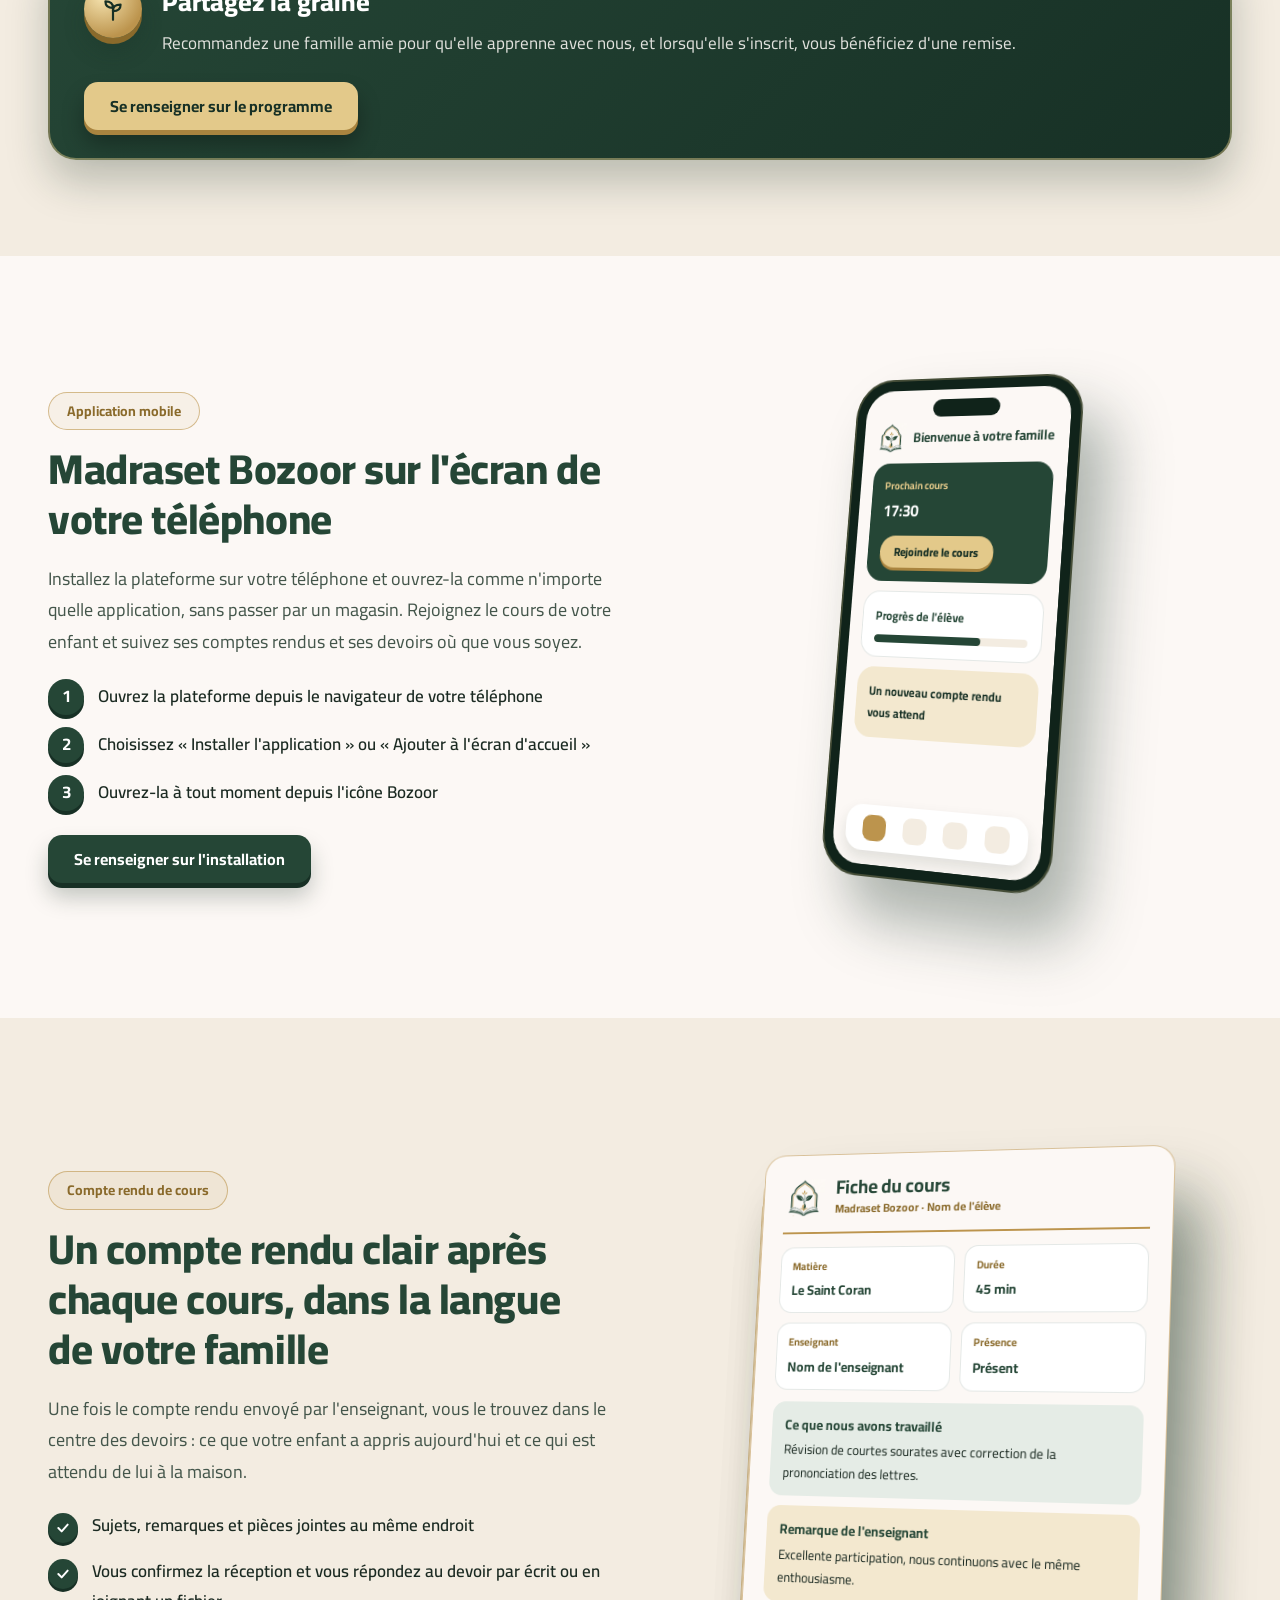
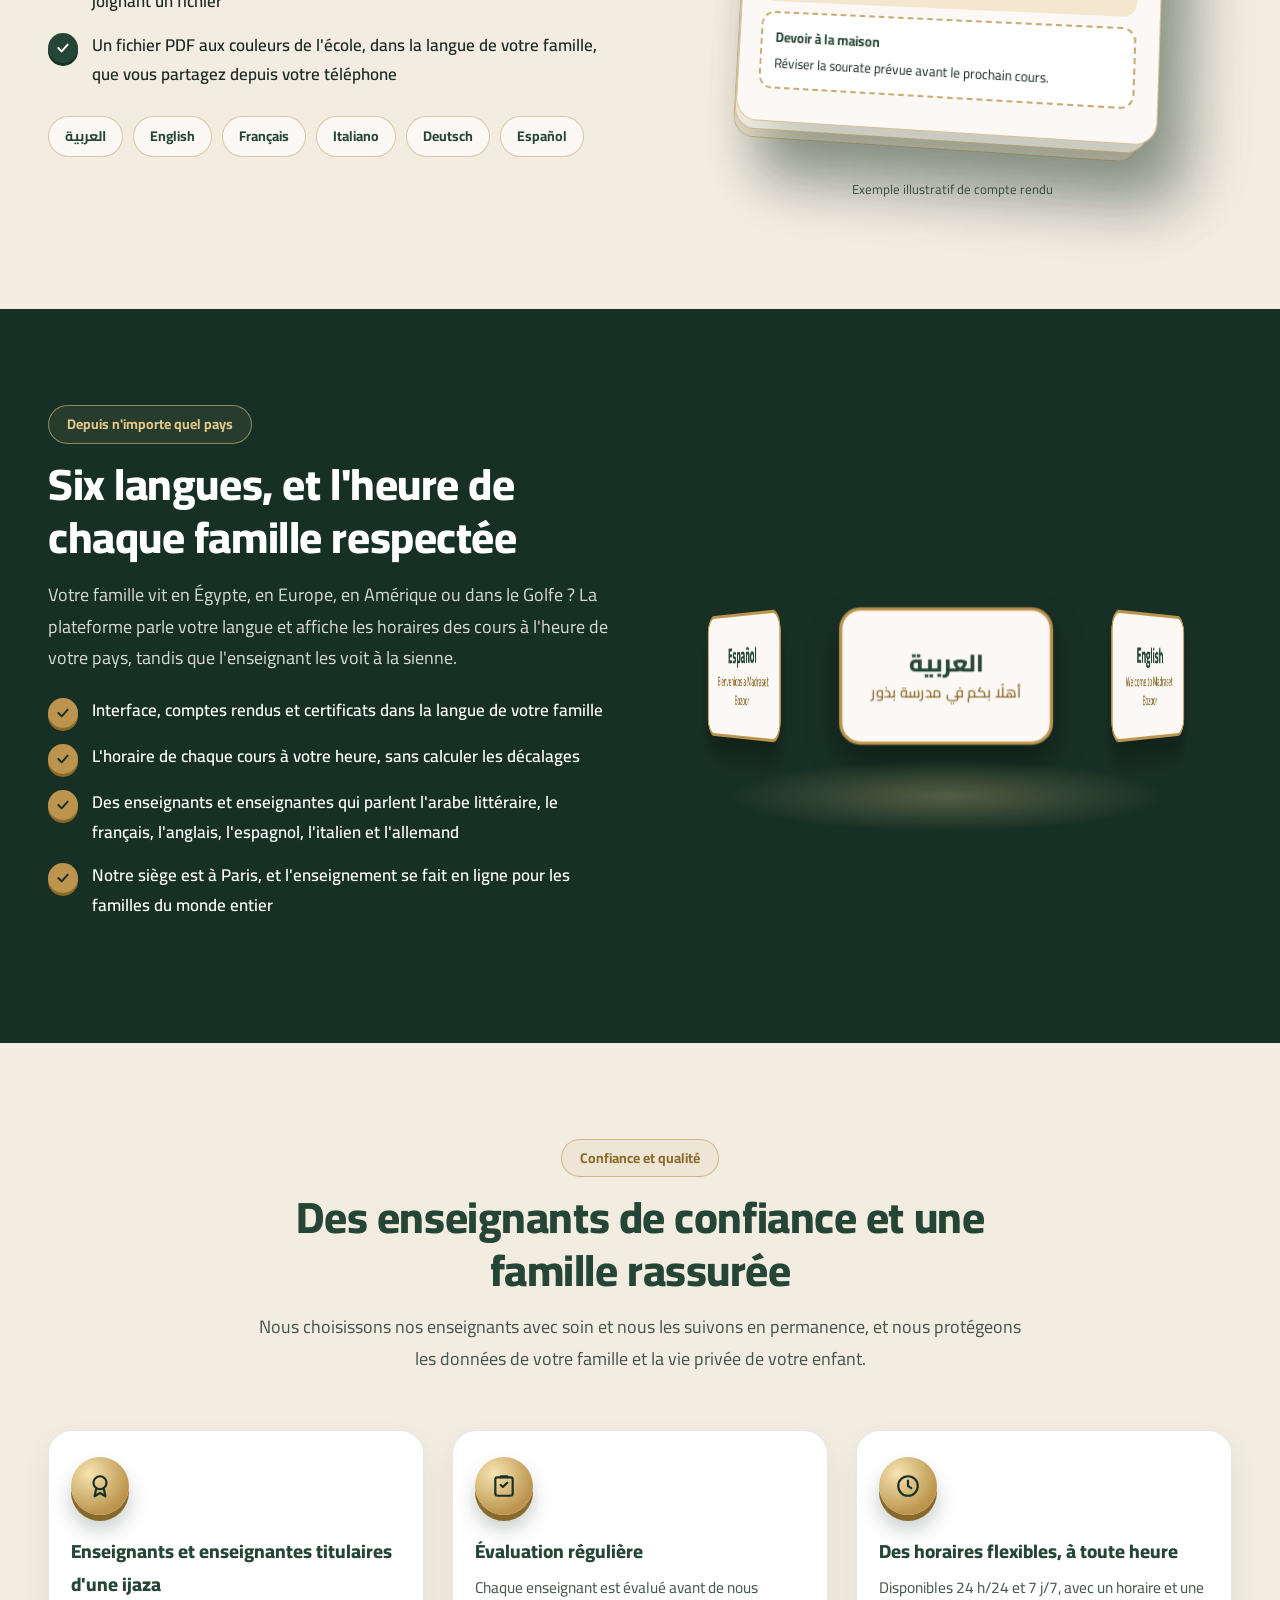
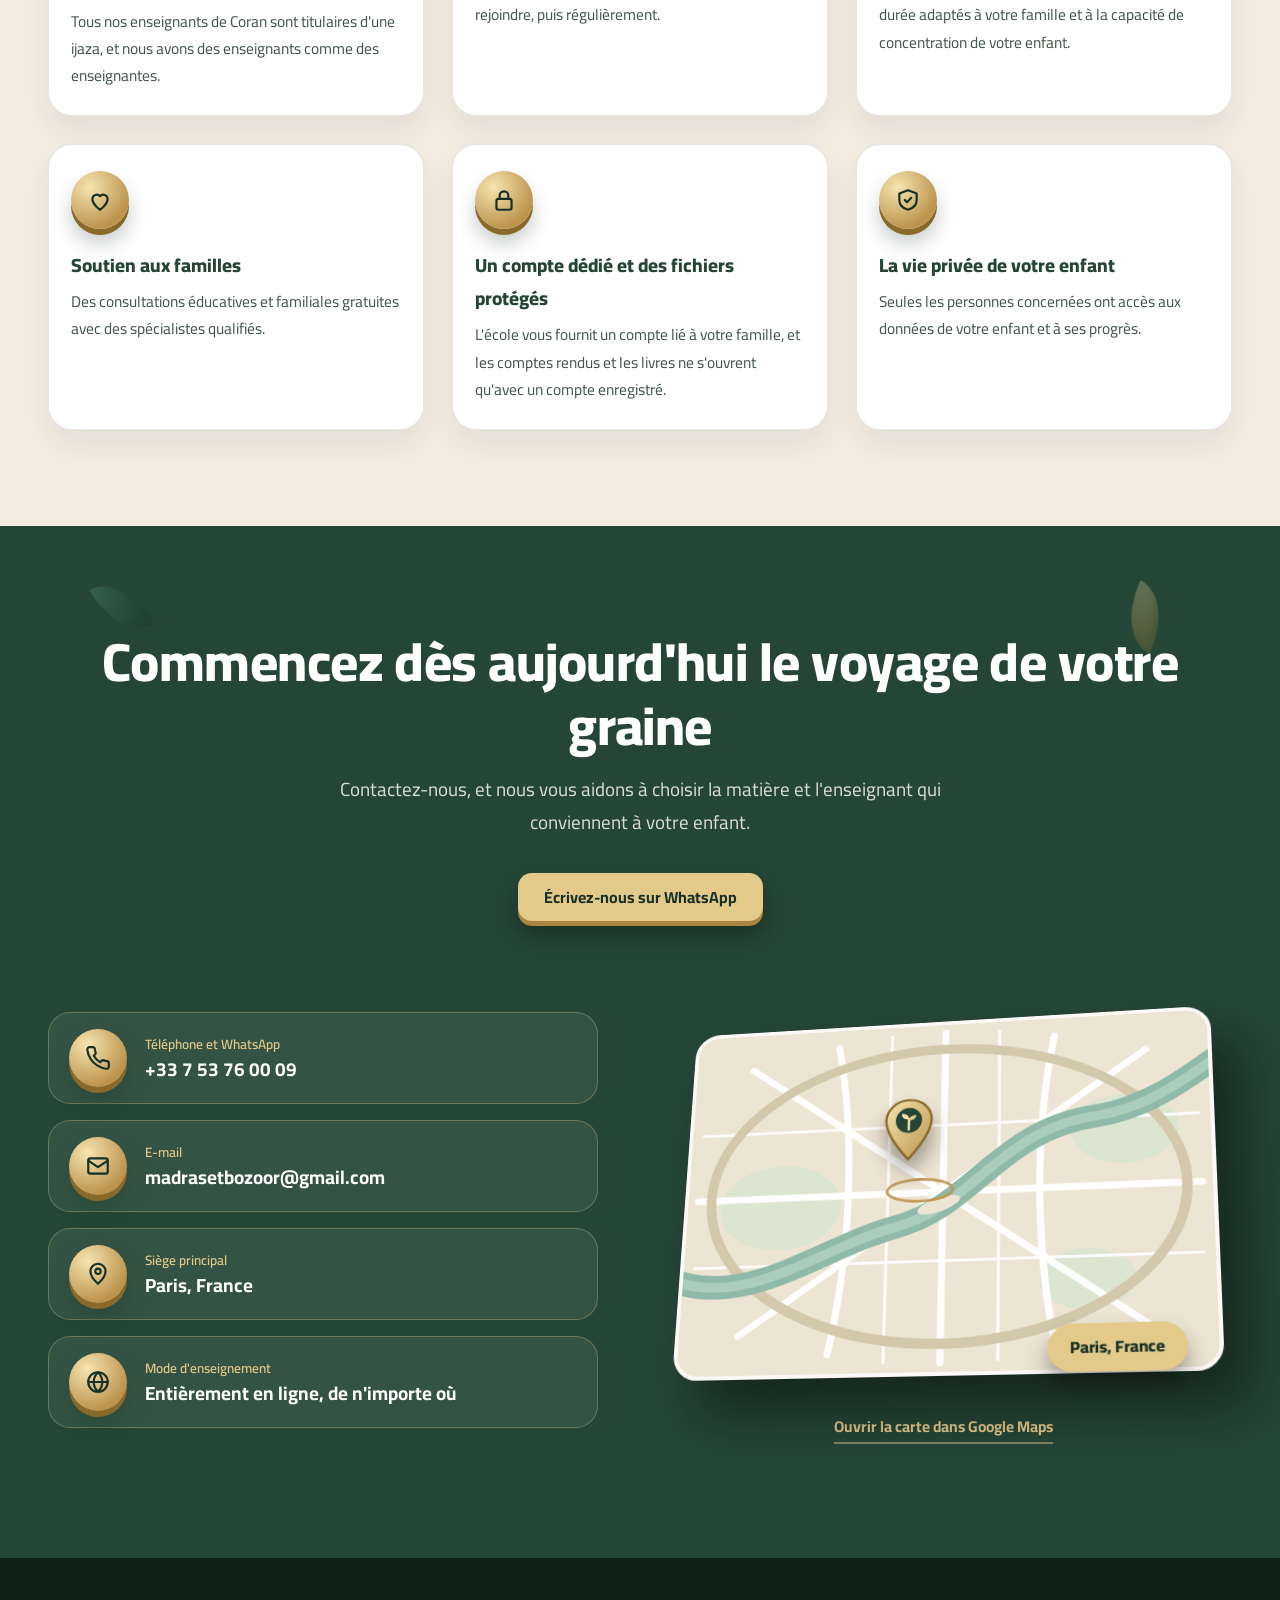
==== commit 04a45e95: "Landing: list only available languages in the switcher Co-Authored-By: Claude Sonnet 5.5 <noreply@an" ====
--- a/landing/index.fr.html
+++ b/landing/index.fr.html
@@ -41,7 +41,7 @@
 <a href="#plans">Inscription</a>
 <a href="#contact">Contactez-nous</a>
 </nav>
-<div class="navbtns"><details class="langsw"><summary aria-label="Langue"><svg width="18" height="18" viewBox="0 0 24 24" fill="none" stroke="currentColor" stroke-width="2" stroke-linecap="round" stroke-linejoin="round" aria-hidden="true"><circle cx="12" cy="12" r="9"/><path d="M3 12h18"/><path d="M12 3c2.7 2.7 4 5.7 4 9s-1.3 6.3-4 9c-2.7-2.7-4-5.7-4-9s1.3-6.3 4-9z"/></svg><span class="code">FR</span><svg class="chev" width="14" height="14" viewBox="0 0 24 24" fill="none" stroke="currentColor" stroke-width="2.6" stroke-linecap="round" stroke-linejoin="round" aria-hidden="true"><path d="m6 9 6 6 6-6"/></svg></summary><ul><li><a href="/?lang=ar" hreflang="ar" lang="ar" data-lang="ar">العربية</a></li><li><a href="/?lang=en" hreflang="en" lang="en" data-lang="en">English</a></li><li><a href="/?lang=fr" hreflang="fr" lang="fr" data-lang="fr" aria-current="true">Français</a></li><li><a href="/?lang=it" hreflang="it" lang="it" data-lang="it">Italiano</a></li><li><a href="/?lang=de" hreflang="de" lang="de" data-lang="de">Deutsch</a></li><li><a href="/?lang=es" hreflang="es" lang="es" data-lang="es">Español</a></li></ul></details>
+<div class="navbtns"><details class="langsw"><summary aria-label="Langue"><svg width="18" height="18" viewBox="0 0 24 24" fill="none" stroke="currentColor" stroke-width="2" stroke-linecap="round" stroke-linejoin="round" aria-hidden="true"><circle cx="12" cy="12" r="9"/><path d="M3 12h18"/><path d="M12 3c2.7 2.7 4 5.7 4 9s-1.3 6.3-4 9c-2.7-2.7-4-5.7-4-9s1.3-6.3 4-9z"/></svg><span class="code">FR</span><svg class="chev" width="14" height="14" viewBox="0 0 24 24" fill="none" stroke="currentColor" stroke-width="2.6" stroke-linecap="round" stroke-linejoin="round" aria-hidden="true"><path d="m6 9 6 6 6-6"/></svg></summary><ul><li><a href="/?lang=ar" hreflang="ar" lang="ar" data-lang="ar">العربية</a></li><li><a href="/?lang=fr" hreflang="fr" lang="fr" data-lang="fr" aria-current="true">Français</a></li></ul></details>
 <a class="btn btn-ghost" href="/login">Espace familles</a>
 <a class="btn btn-primary" href="#contact">Commencer</a>
 </div>
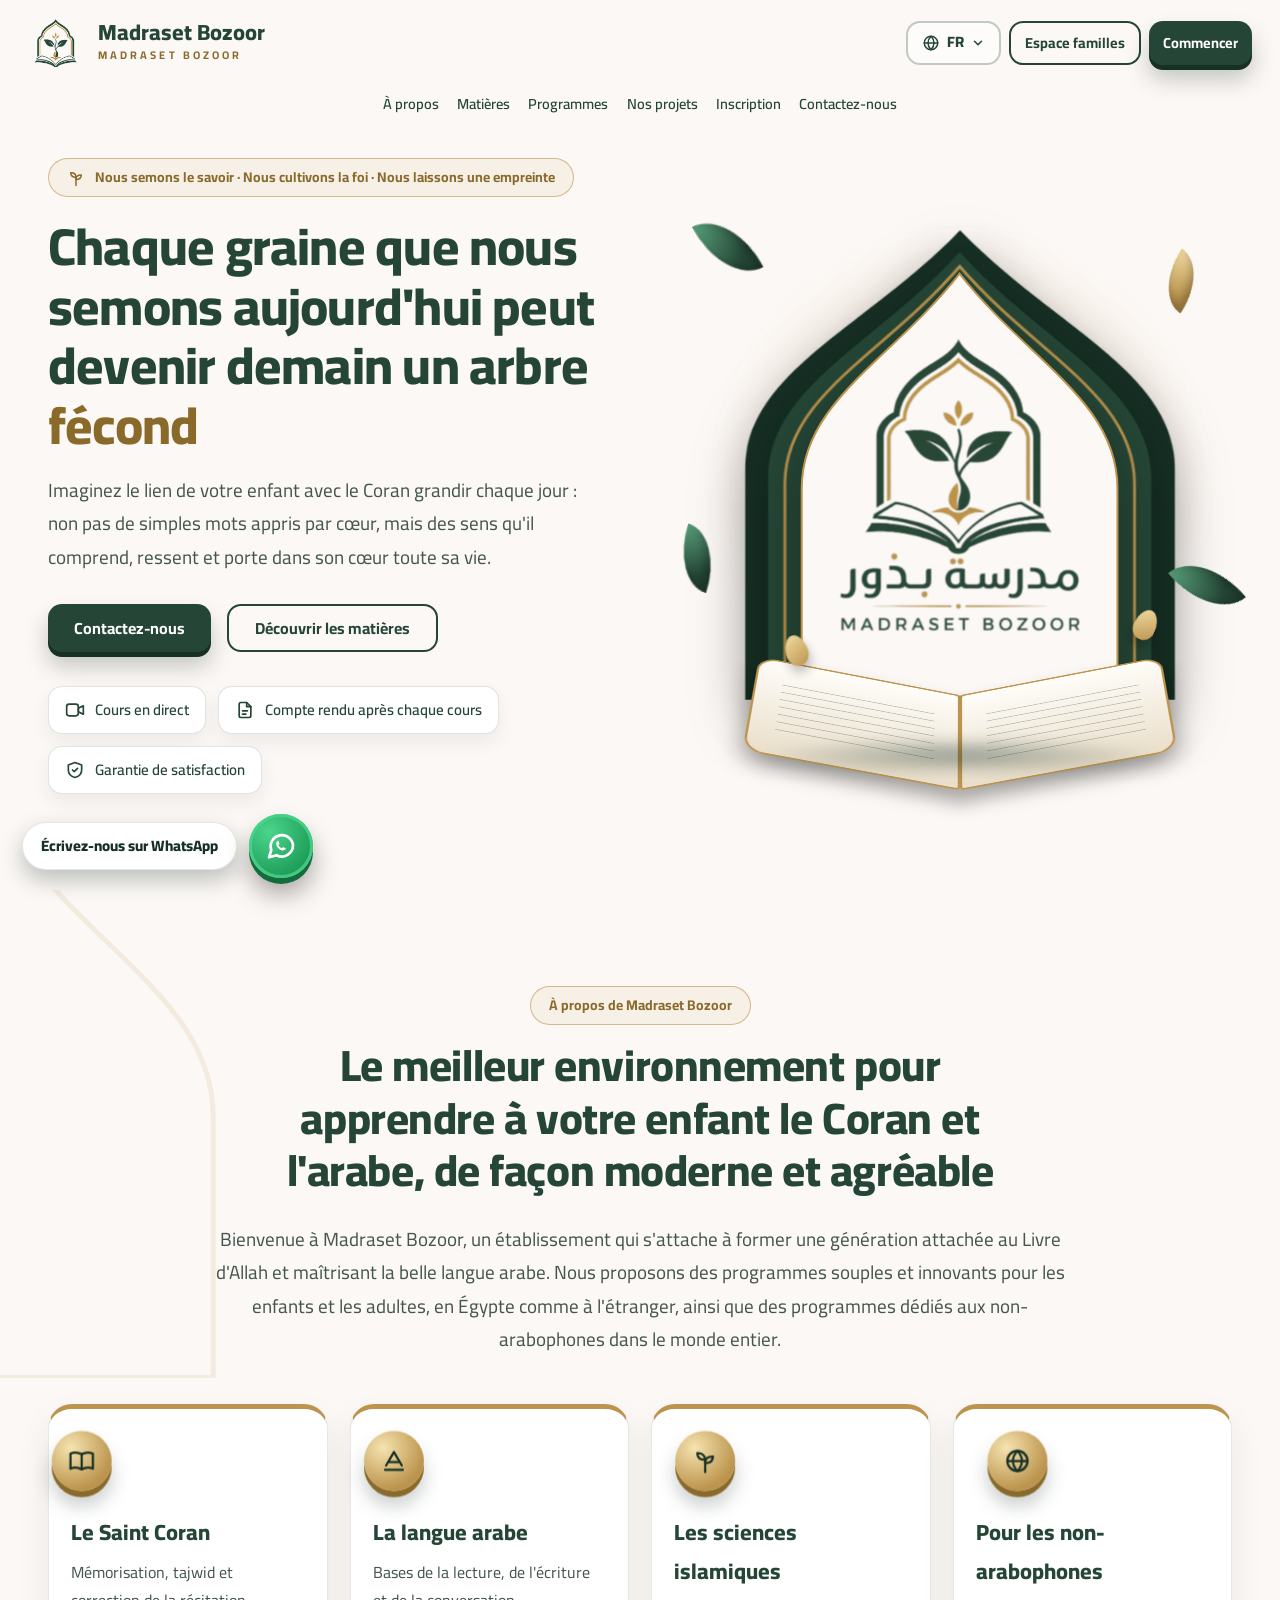
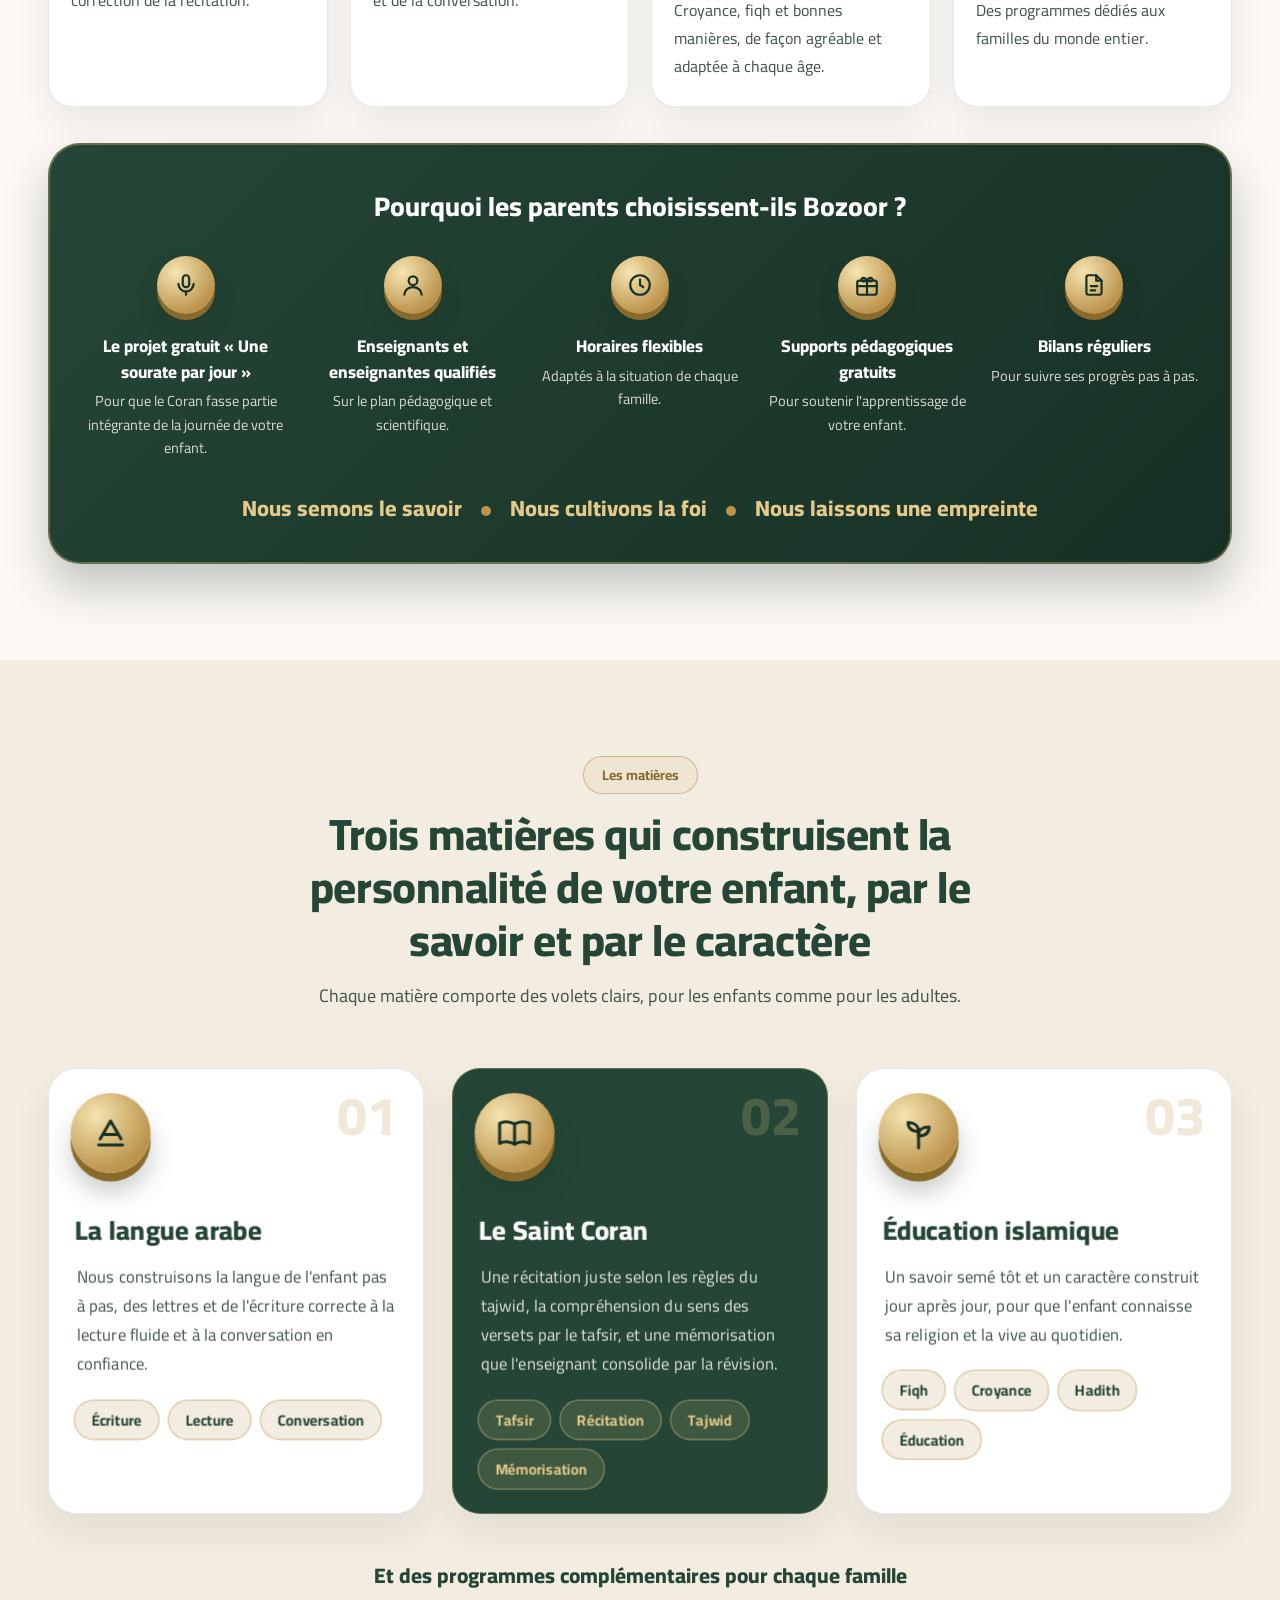
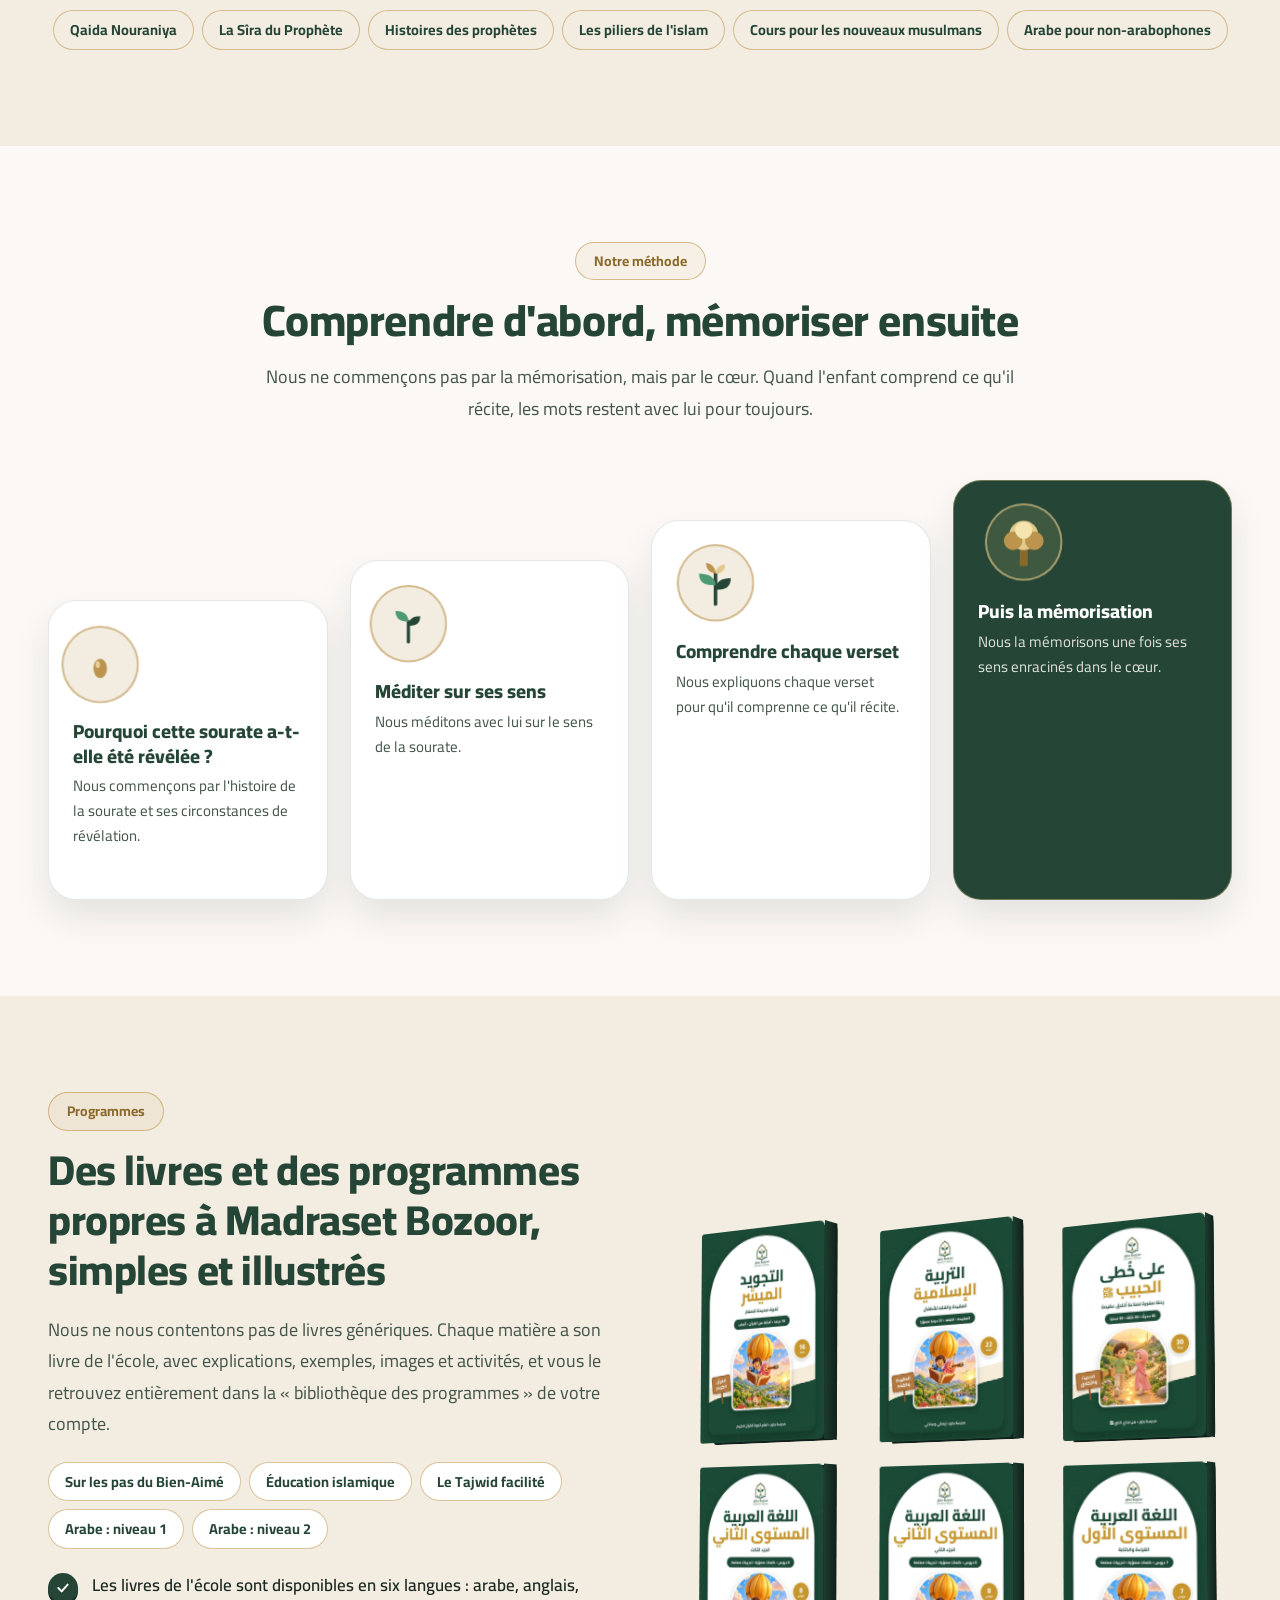
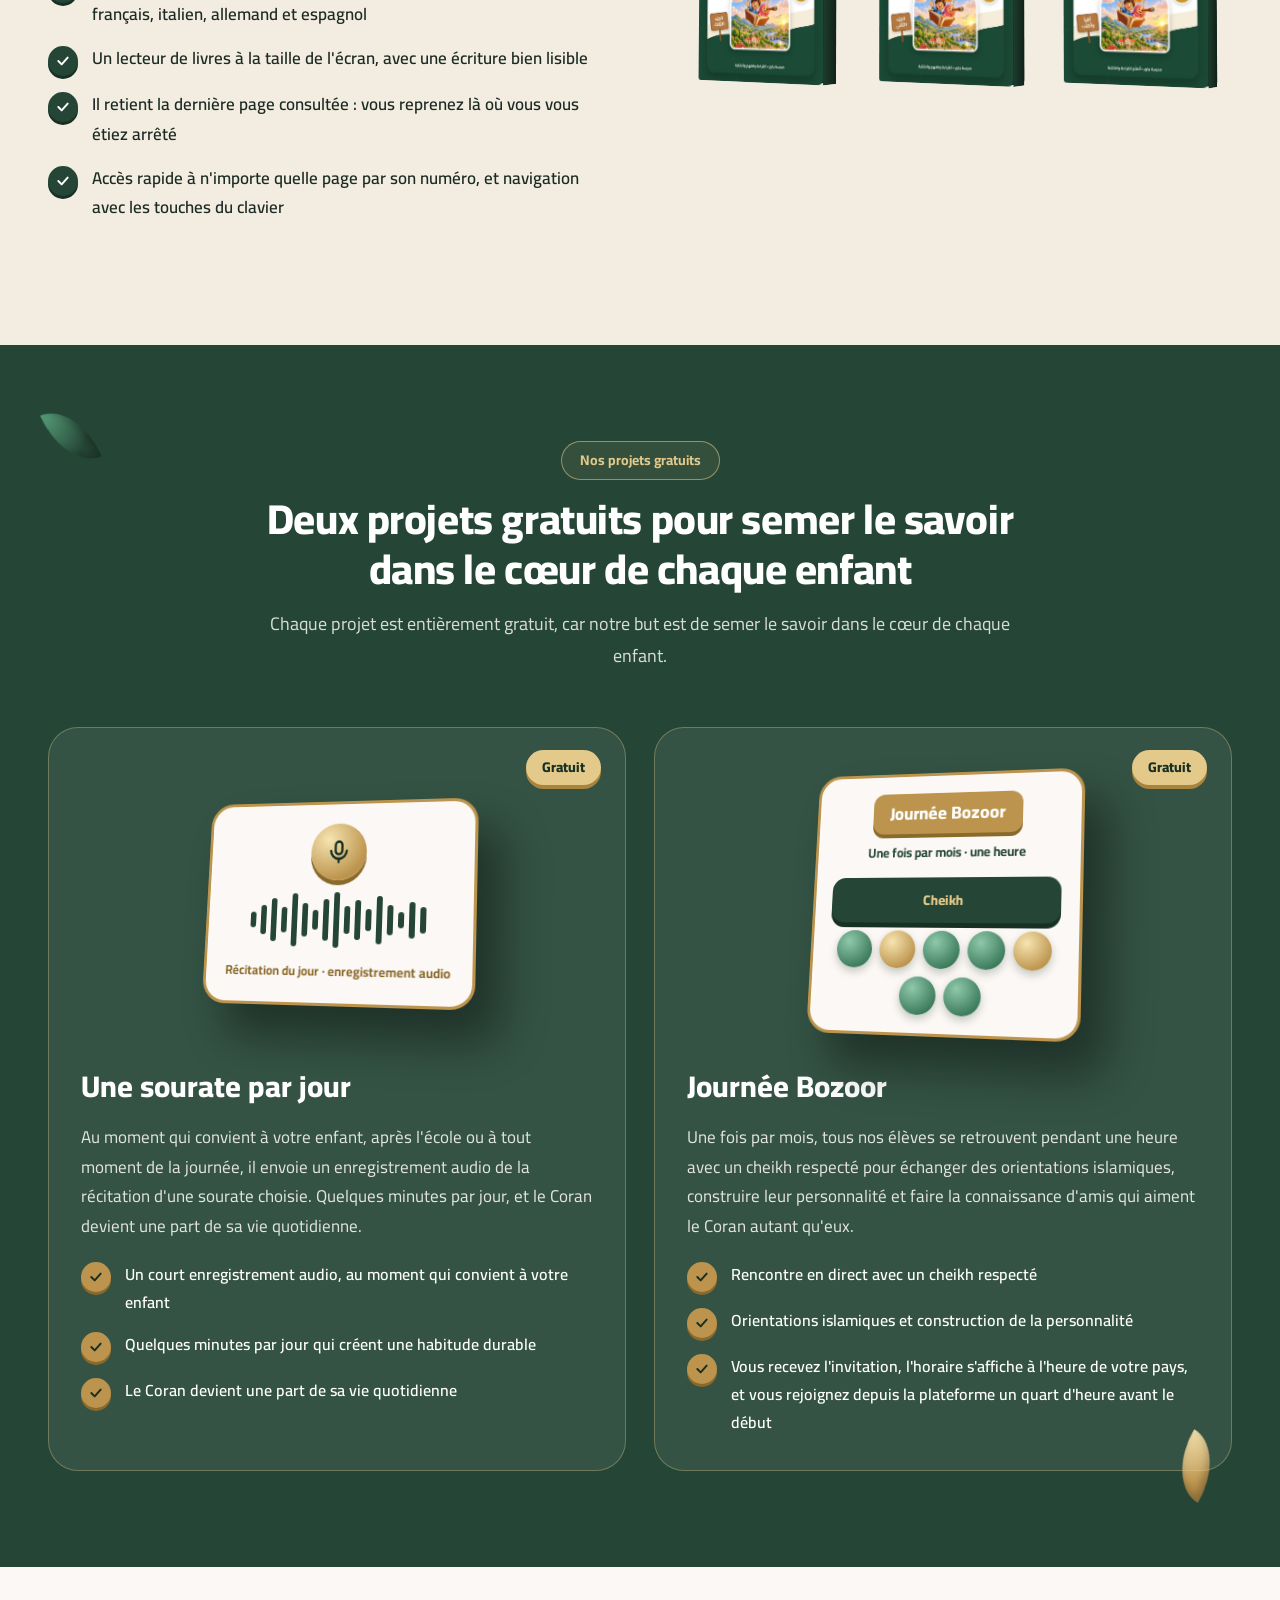
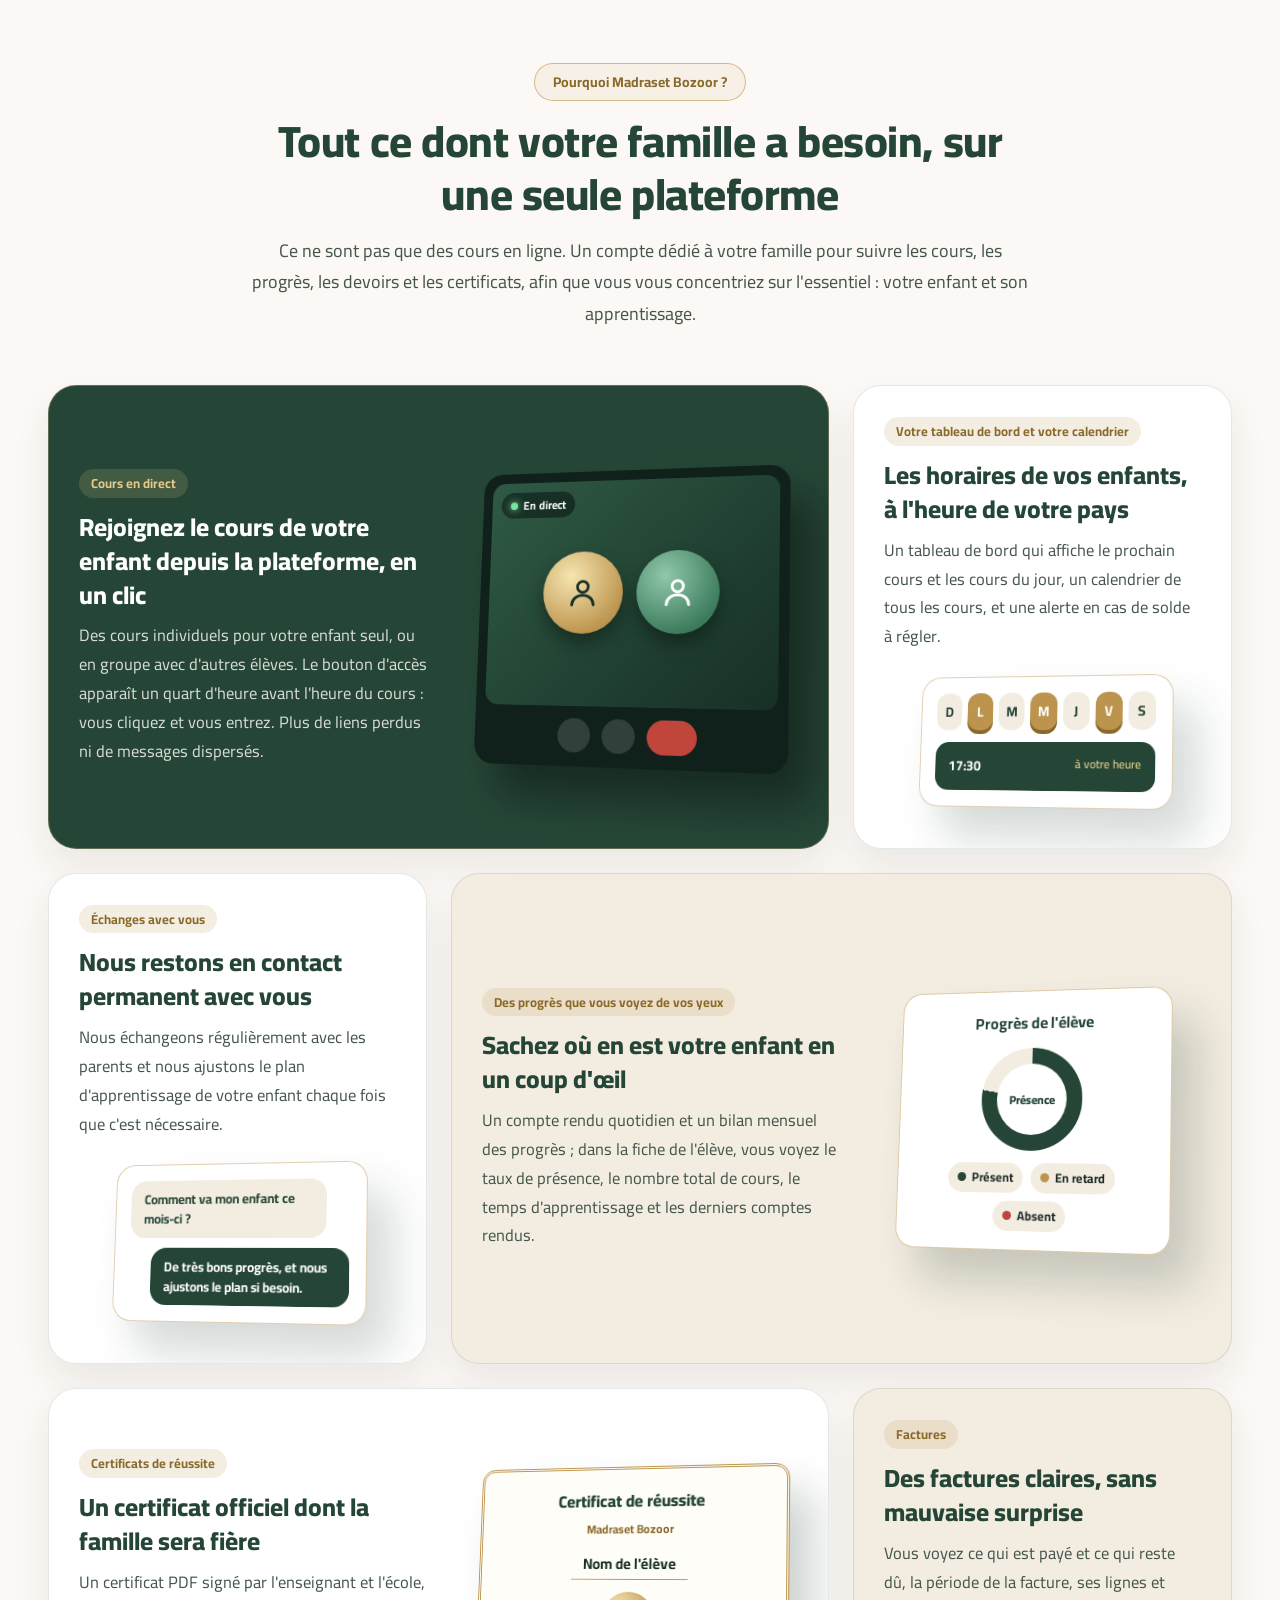
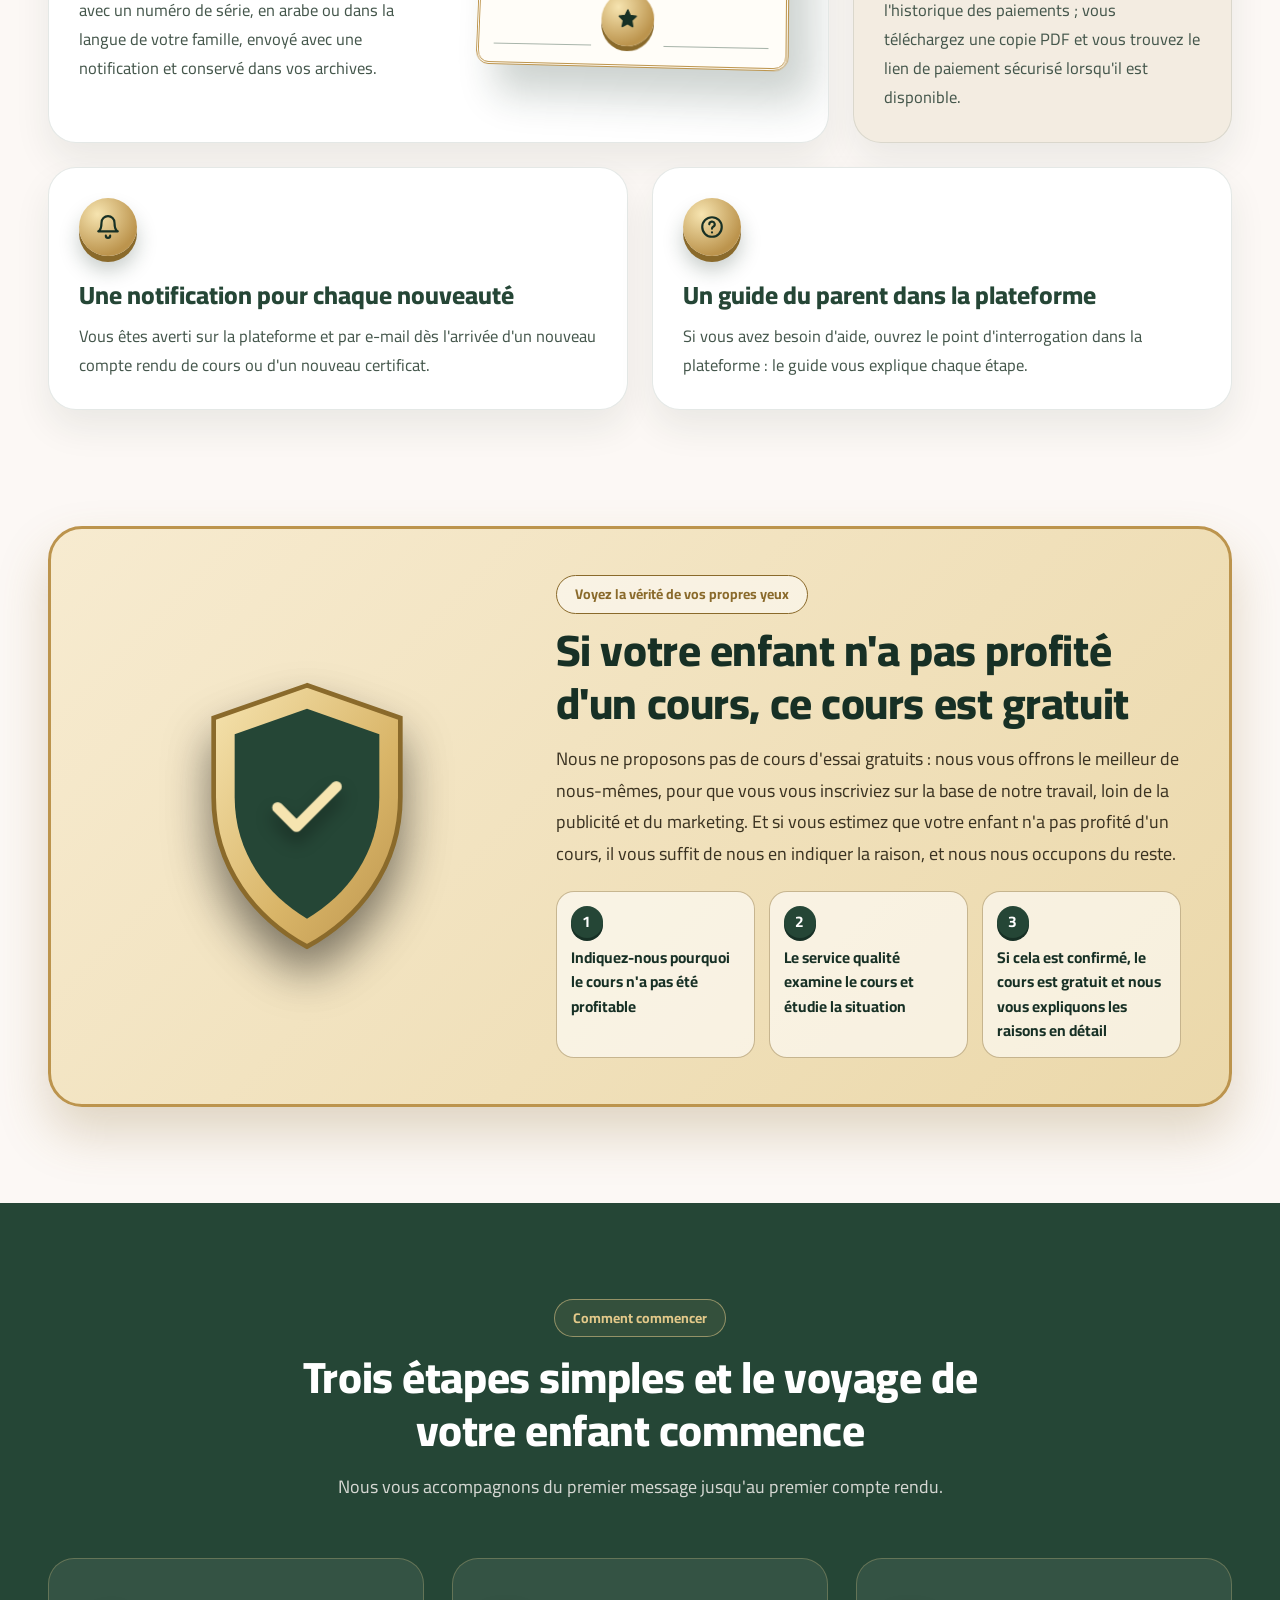
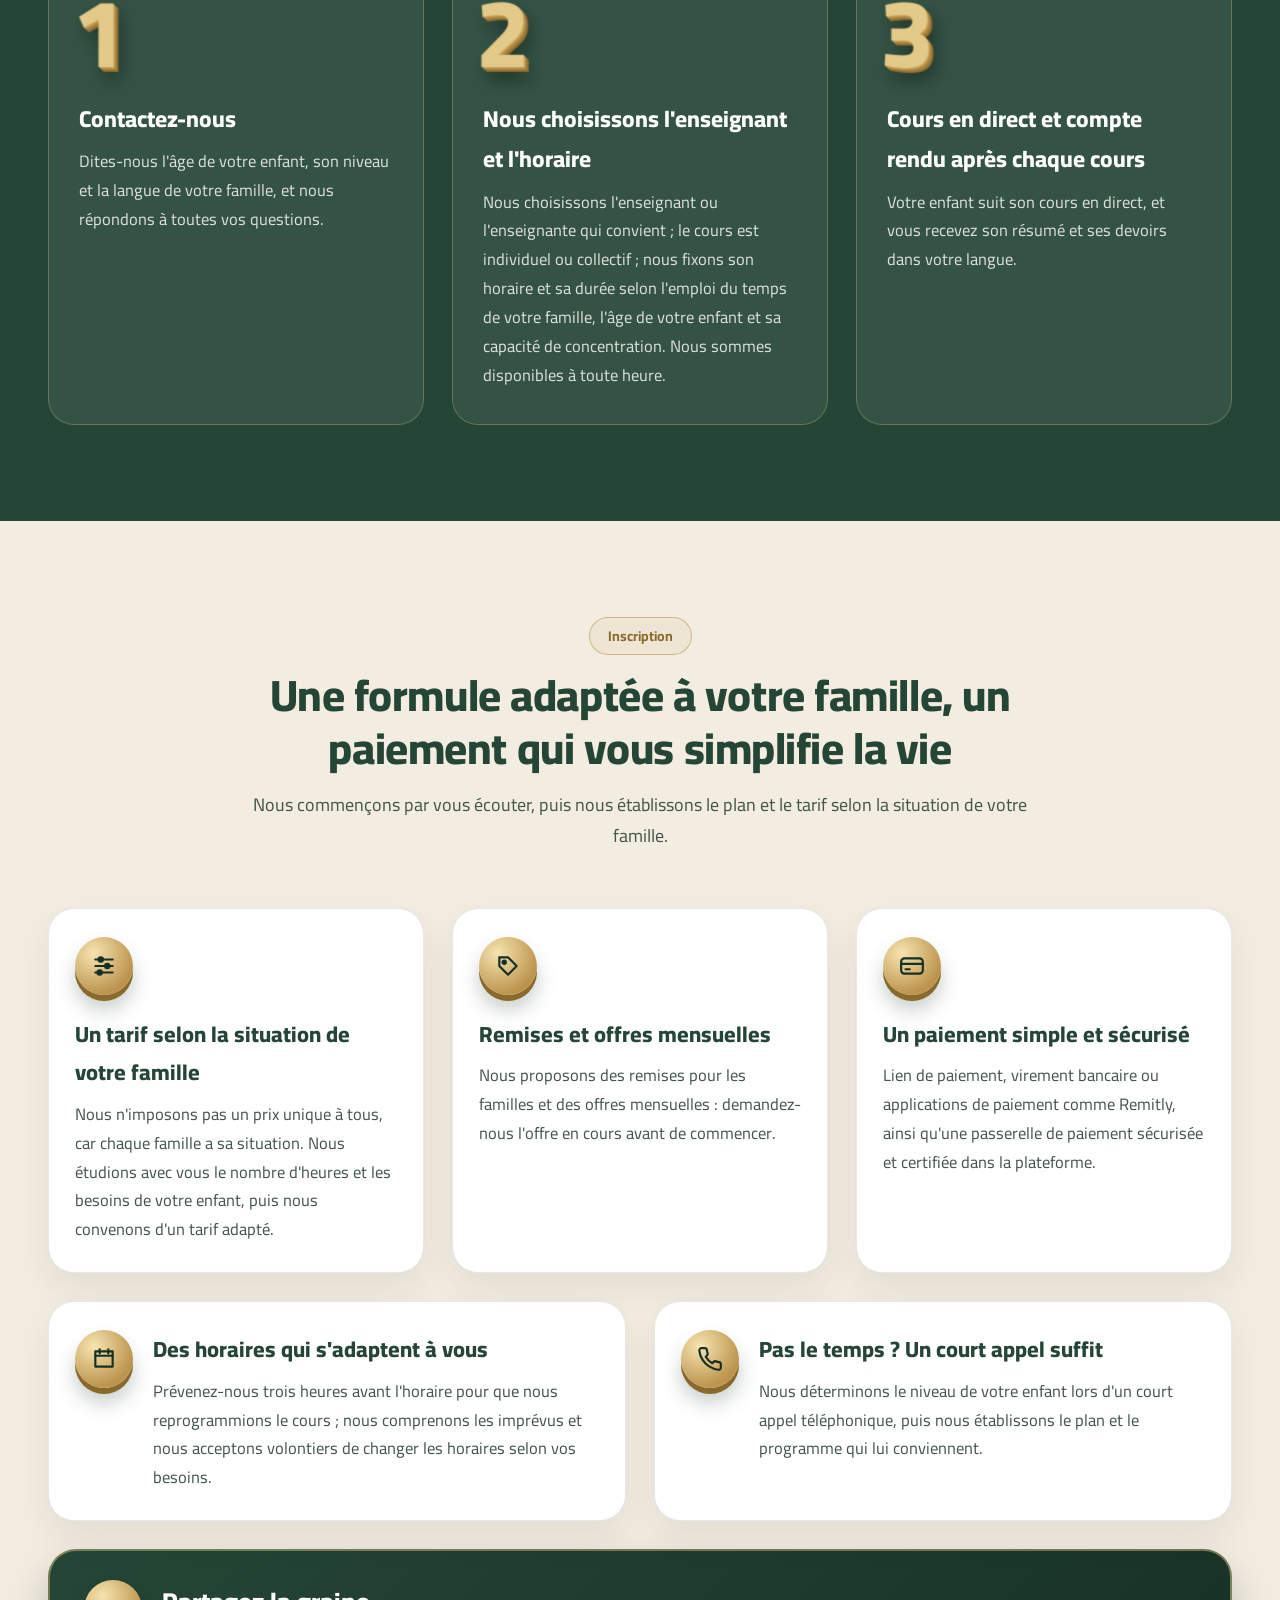
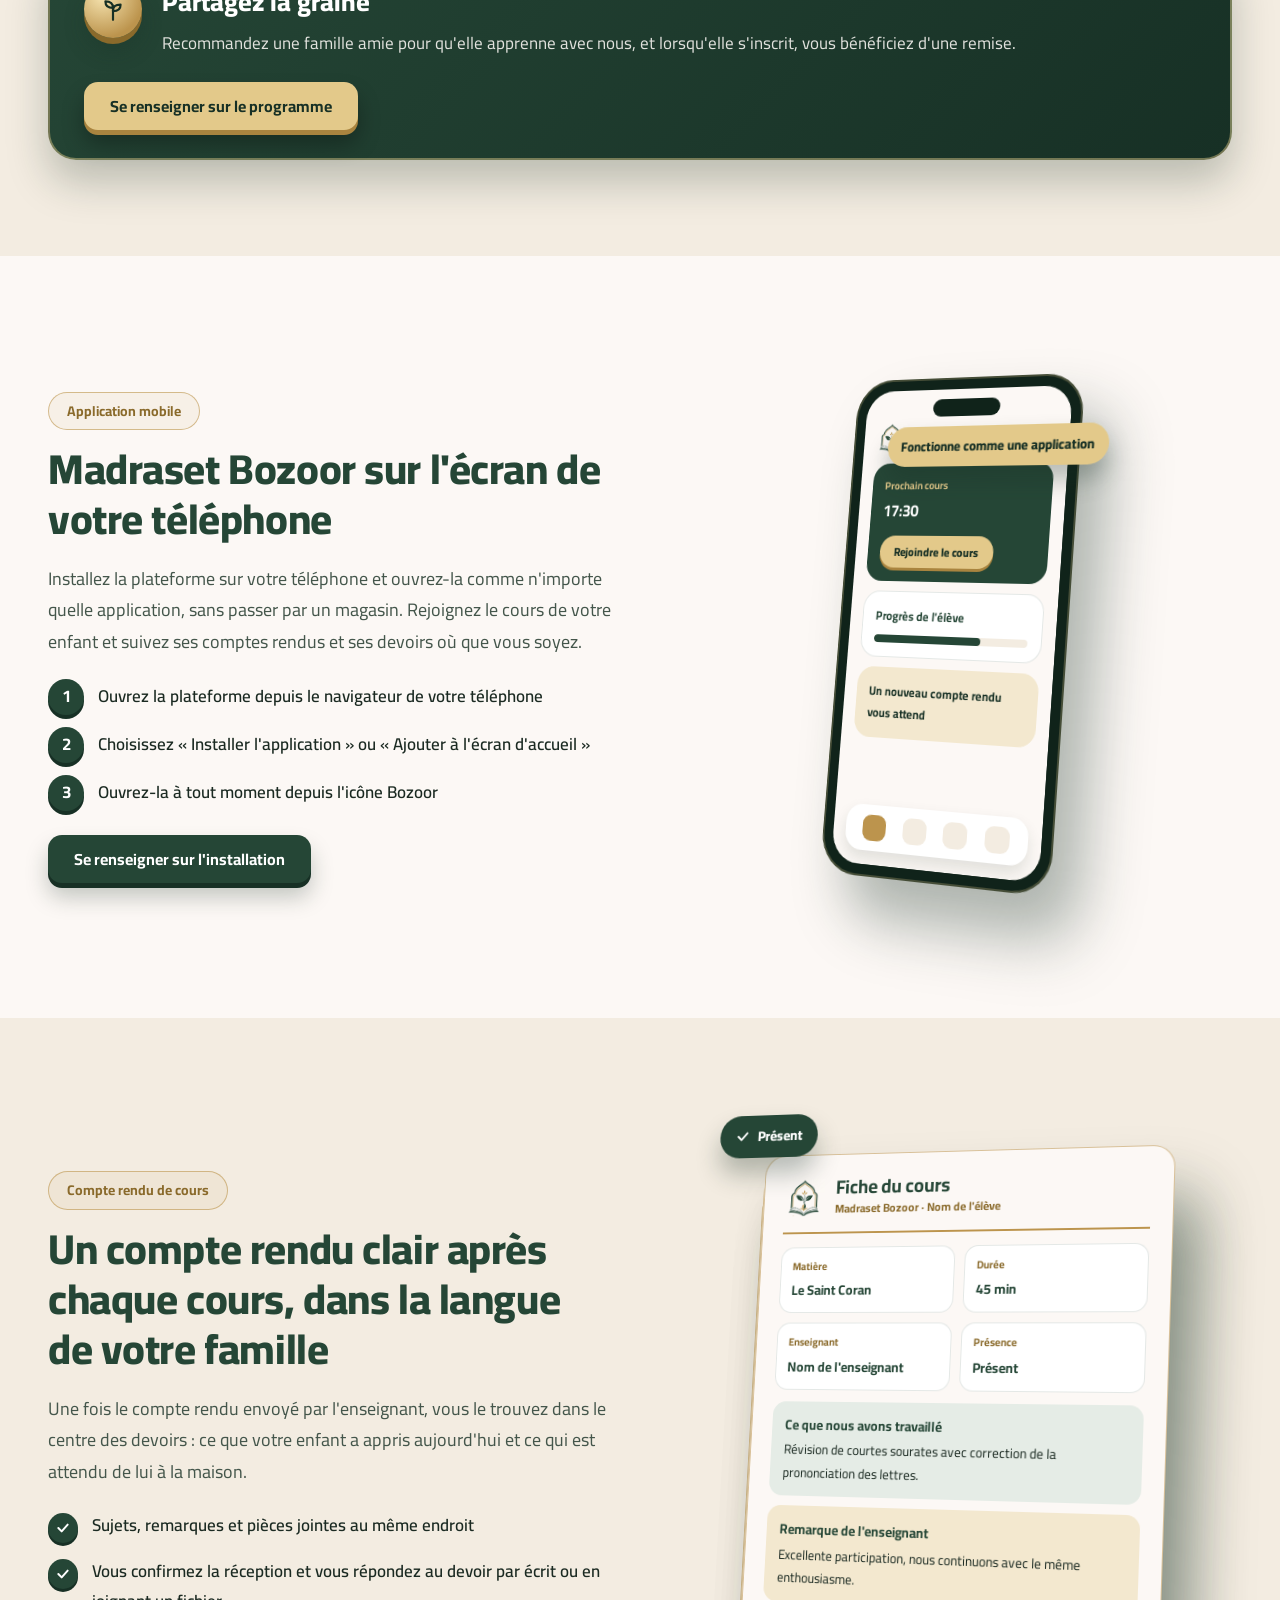
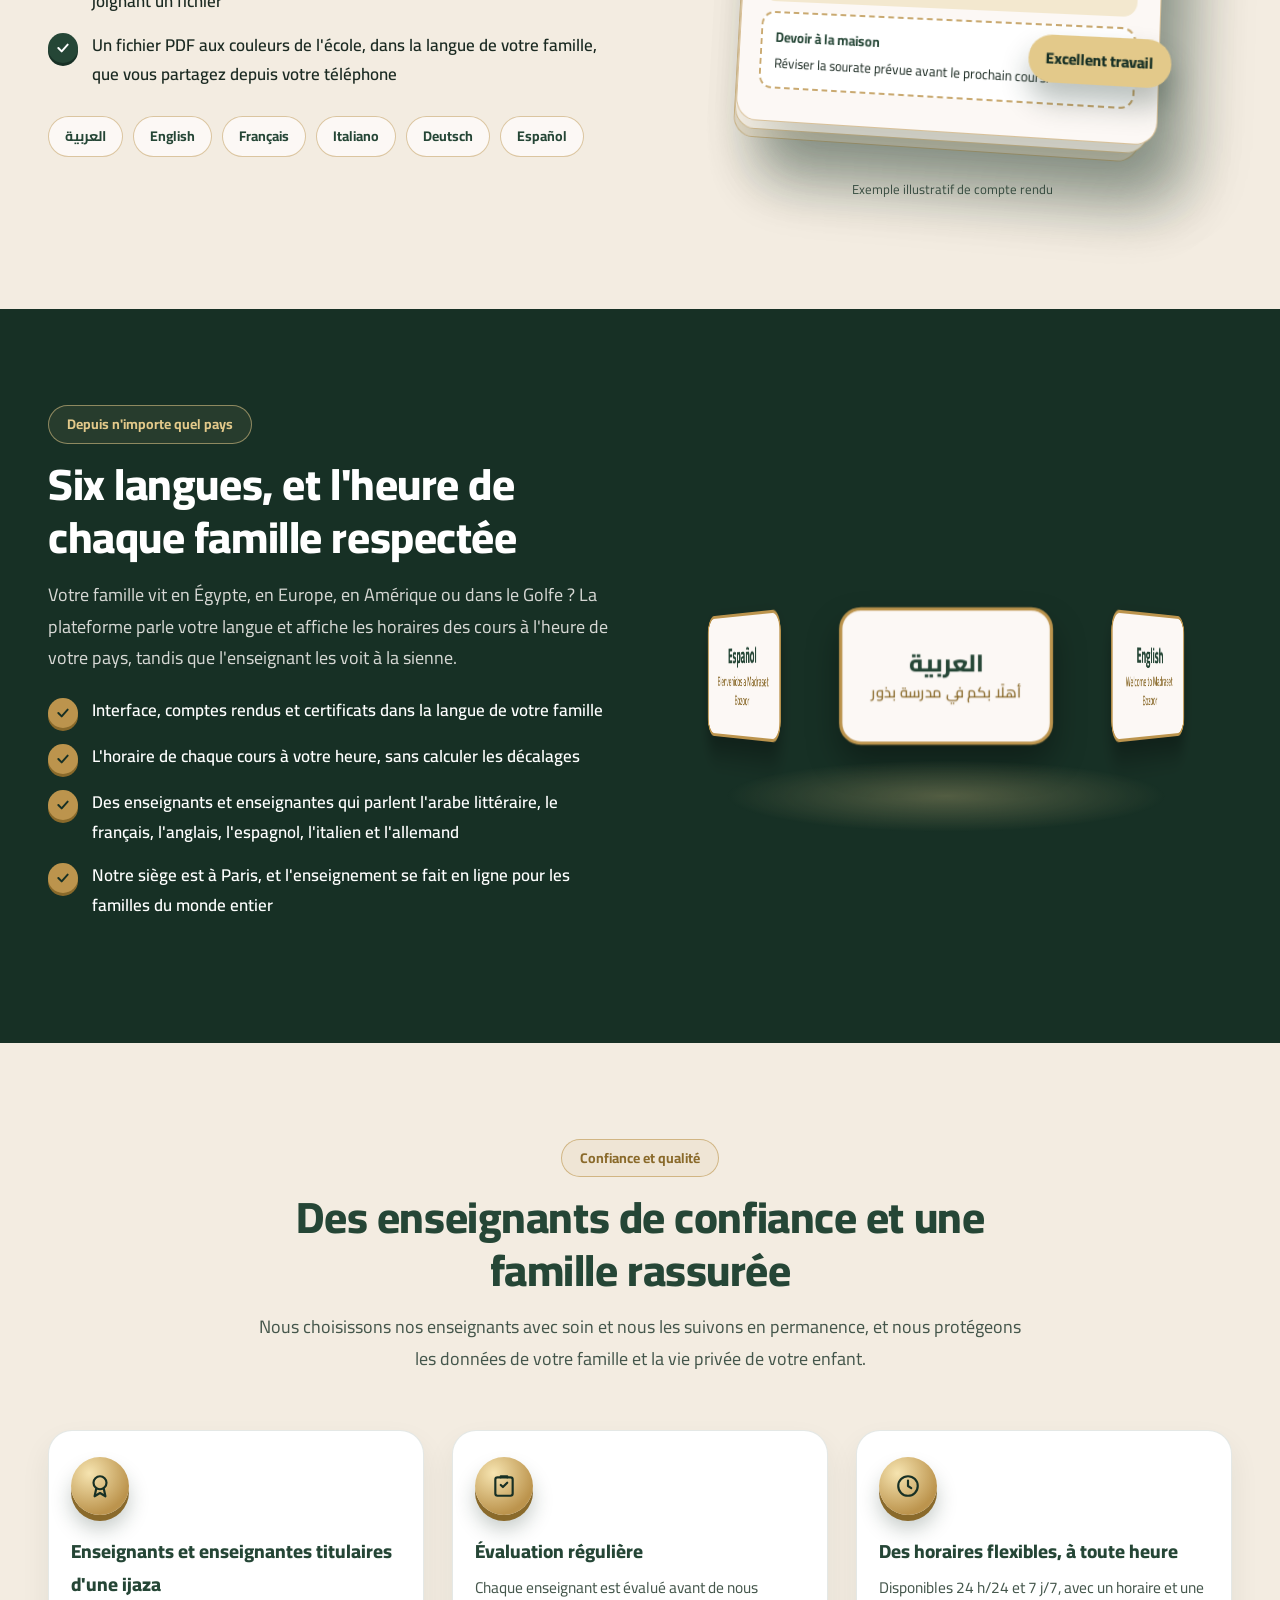
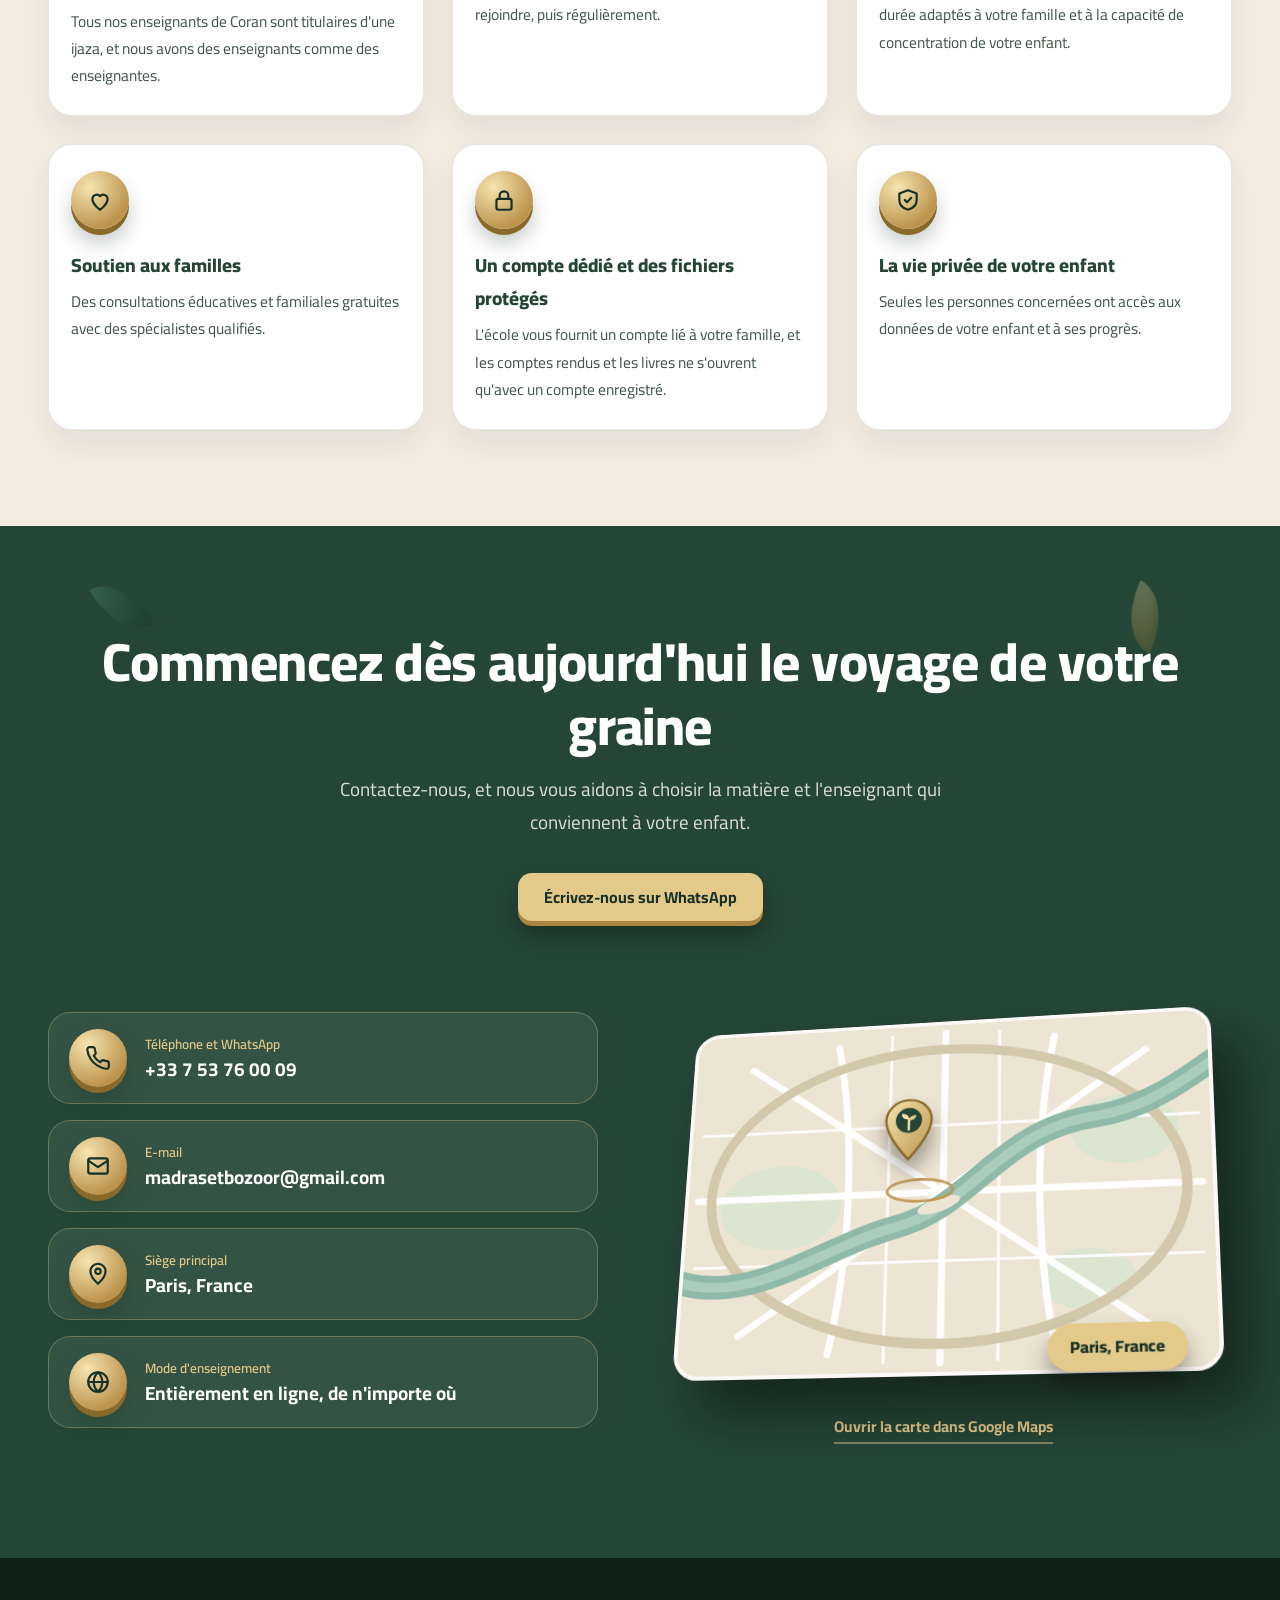
==== commit b168b94e: "Landing: add English, Spanish, Italian and German versions; SEO titles for all six languages Co-Auth" ====
--- a/landing/index.fr.html
+++ b/landing/index.fr.html
@@ -41,7 +41,7 @@
 <a href="#plans">Inscription</a>
 <a href="#contact">Contactez-nous</a>
 </nav>
-<div class="navbtns"><details class="langsw"><summary aria-label="Langue"><svg width="18" height="18" viewBox="0 0 24 24" fill="none" stroke="currentColor" stroke-width="2" stroke-linecap="round" stroke-linejoin="round" aria-hidden="true"><circle cx="12" cy="12" r="9"/><path d="M3 12h18"/><path d="M12 3c2.7 2.7 4 5.7 4 9s-1.3 6.3-4 9c-2.7-2.7-4-5.7-4-9s1.3-6.3 4-9z"/></svg><span class="code">FR</span><svg class="chev" width="14" height="14" viewBox="0 0 24 24" fill="none" stroke="currentColor" stroke-width="2.6" stroke-linecap="round" stroke-linejoin="round" aria-hidden="true"><path d="m6 9 6 6 6-6"/></svg></summary><ul><li><a href="/?lang=ar" hreflang="ar" lang="ar" data-lang="ar">العربية</a></li><li><a href="/?lang=fr" hreflang="fr" lang="fr" data-lang="fr" aria-current="true">Français</a></li></ul></details>
+<div class="navbtns"><details class="langsw"><summary aria-label="Langue"><svg width="18" height="18" viewBox="0 0 24 24" fill="none" stroke="currentColor" stroke-width="2" stroke-linecap="round" stroke-linejoin="round" aria-hidden="true"><circle cx="12" cy="12" r="9"/><path d="M3 12h18"/><path d="M12 3c2.7 2.7 4 5.7 4 9s-1.3 6.3-4 9c-2.7-2.7-4-5.7-4-9s1.3-6.3 4-9z"/></svg><span class="code">FR</span><svg class="chev" width="14" height="14" viewBox="0 0 24 24" fill="none" stroke="currentColor" stroke-width="2.6" stroke-linecap="round" stroke-linejoin="round" aria-hidden="true"><path d="m6 9 6 6 6-6"/></svg></summary><ul><li><a href="/?lang=ar" hreflang="ar" lang="ar" data-lang="ar">العربية</a></li><li><a href="/?lang=en" hreflang="en" lang="en" data-lang="en">English</a></li><li><a href="/?lang=fr" hreflang="fr" lang="fr" data-lang="fr" aria-current="true">Français</a></li><li><a href="/?lang=it" hreflang="it" lang="it" data-lang="it">Italiano</a></li><li><a href="/?lang=de" hreflang="de" lang="de" data-lang="de">Deutsch</a></li><li><a href="/?lang=es" hreflang="es" lang="es" data-lang="es">Español</a></li></ul></details>
 <a class="btn btn-ghost" href="/login">Espace familles</a>
 <a class="btn btn-primary" href="#contact">Commencer</a>
 </div>
